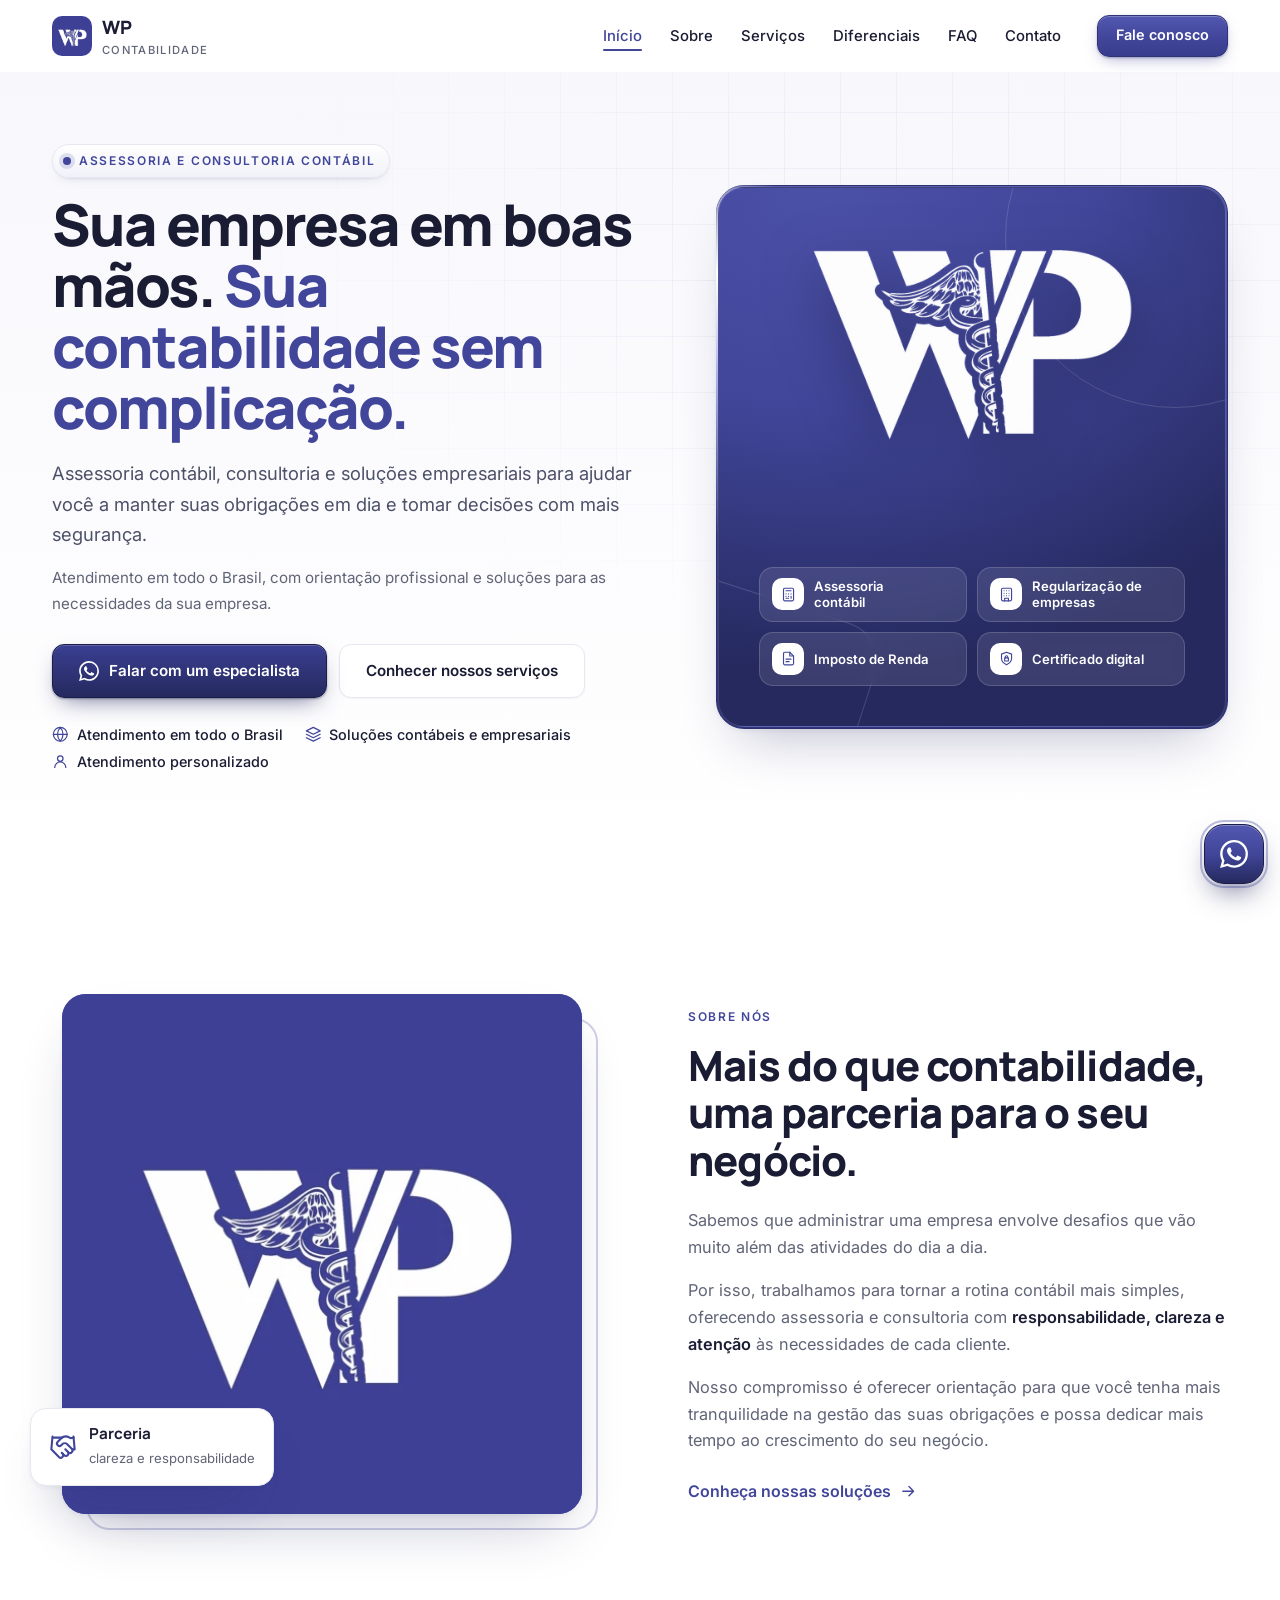
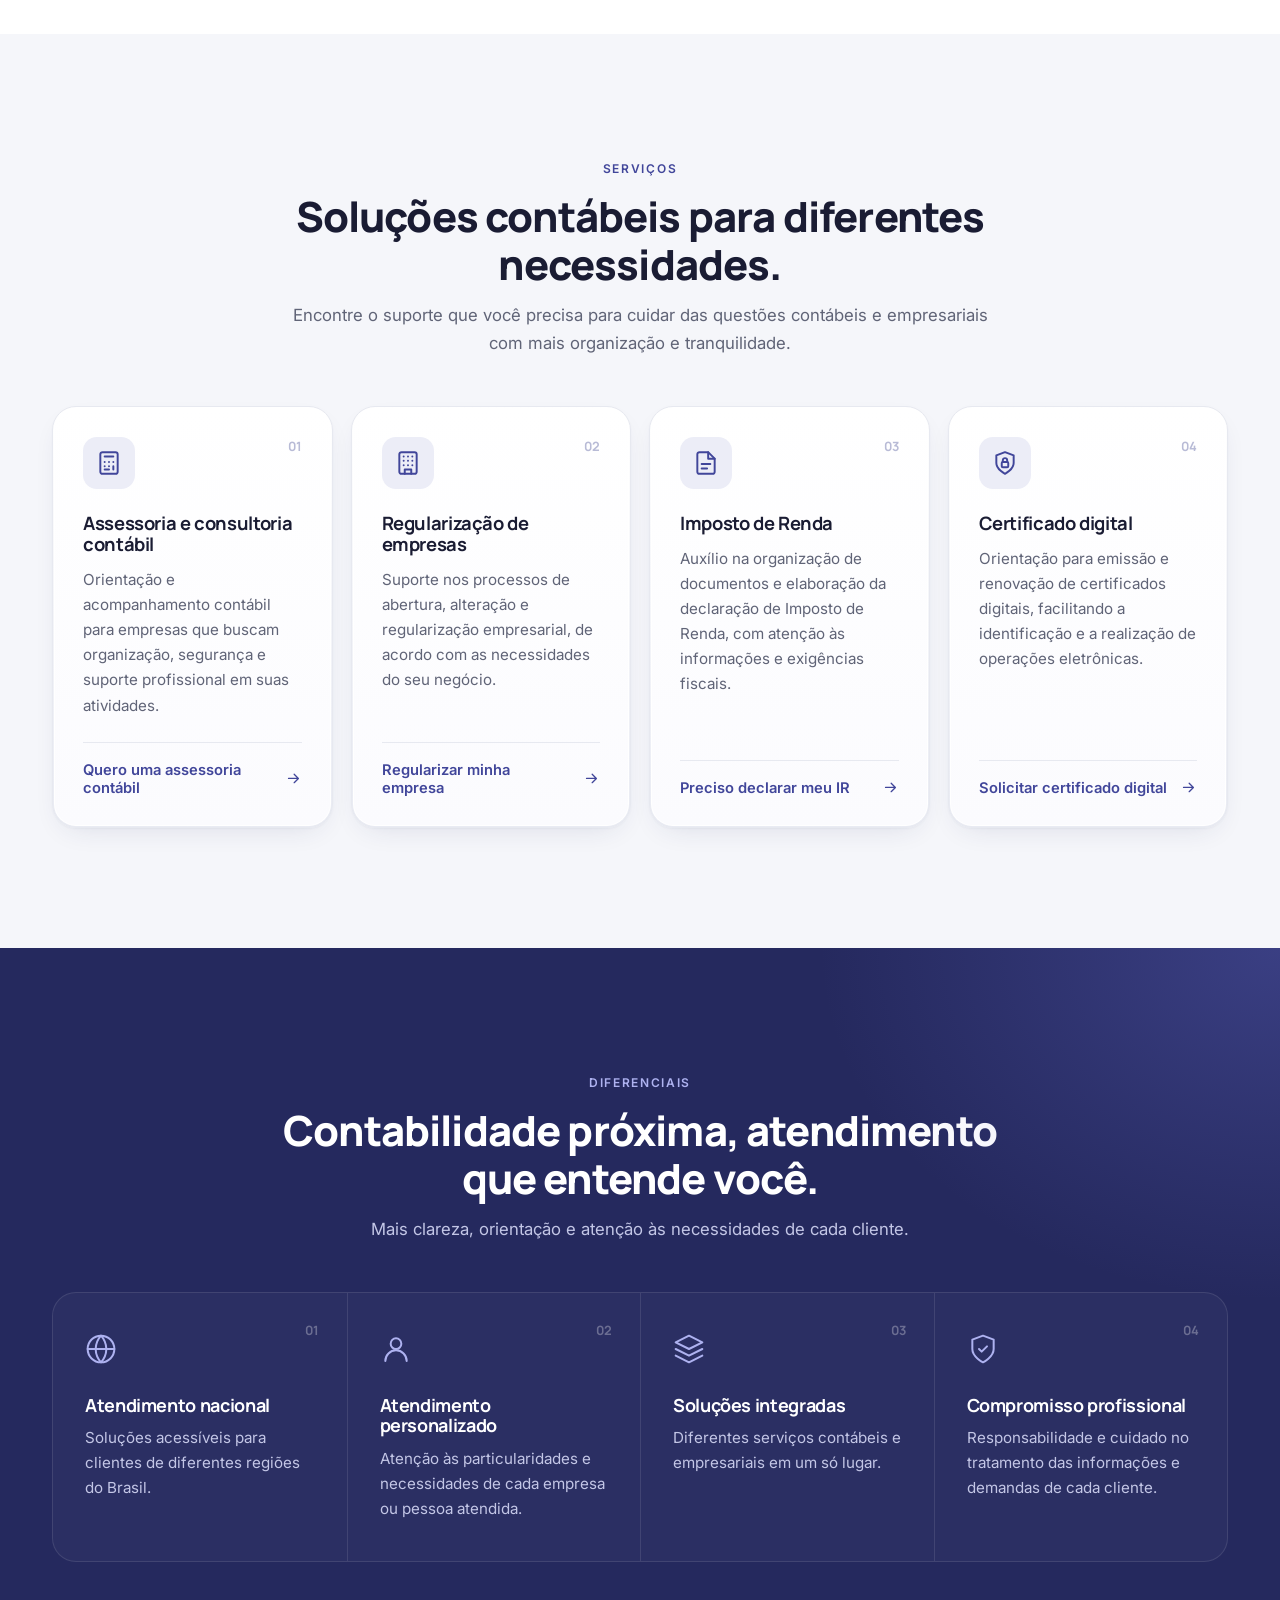
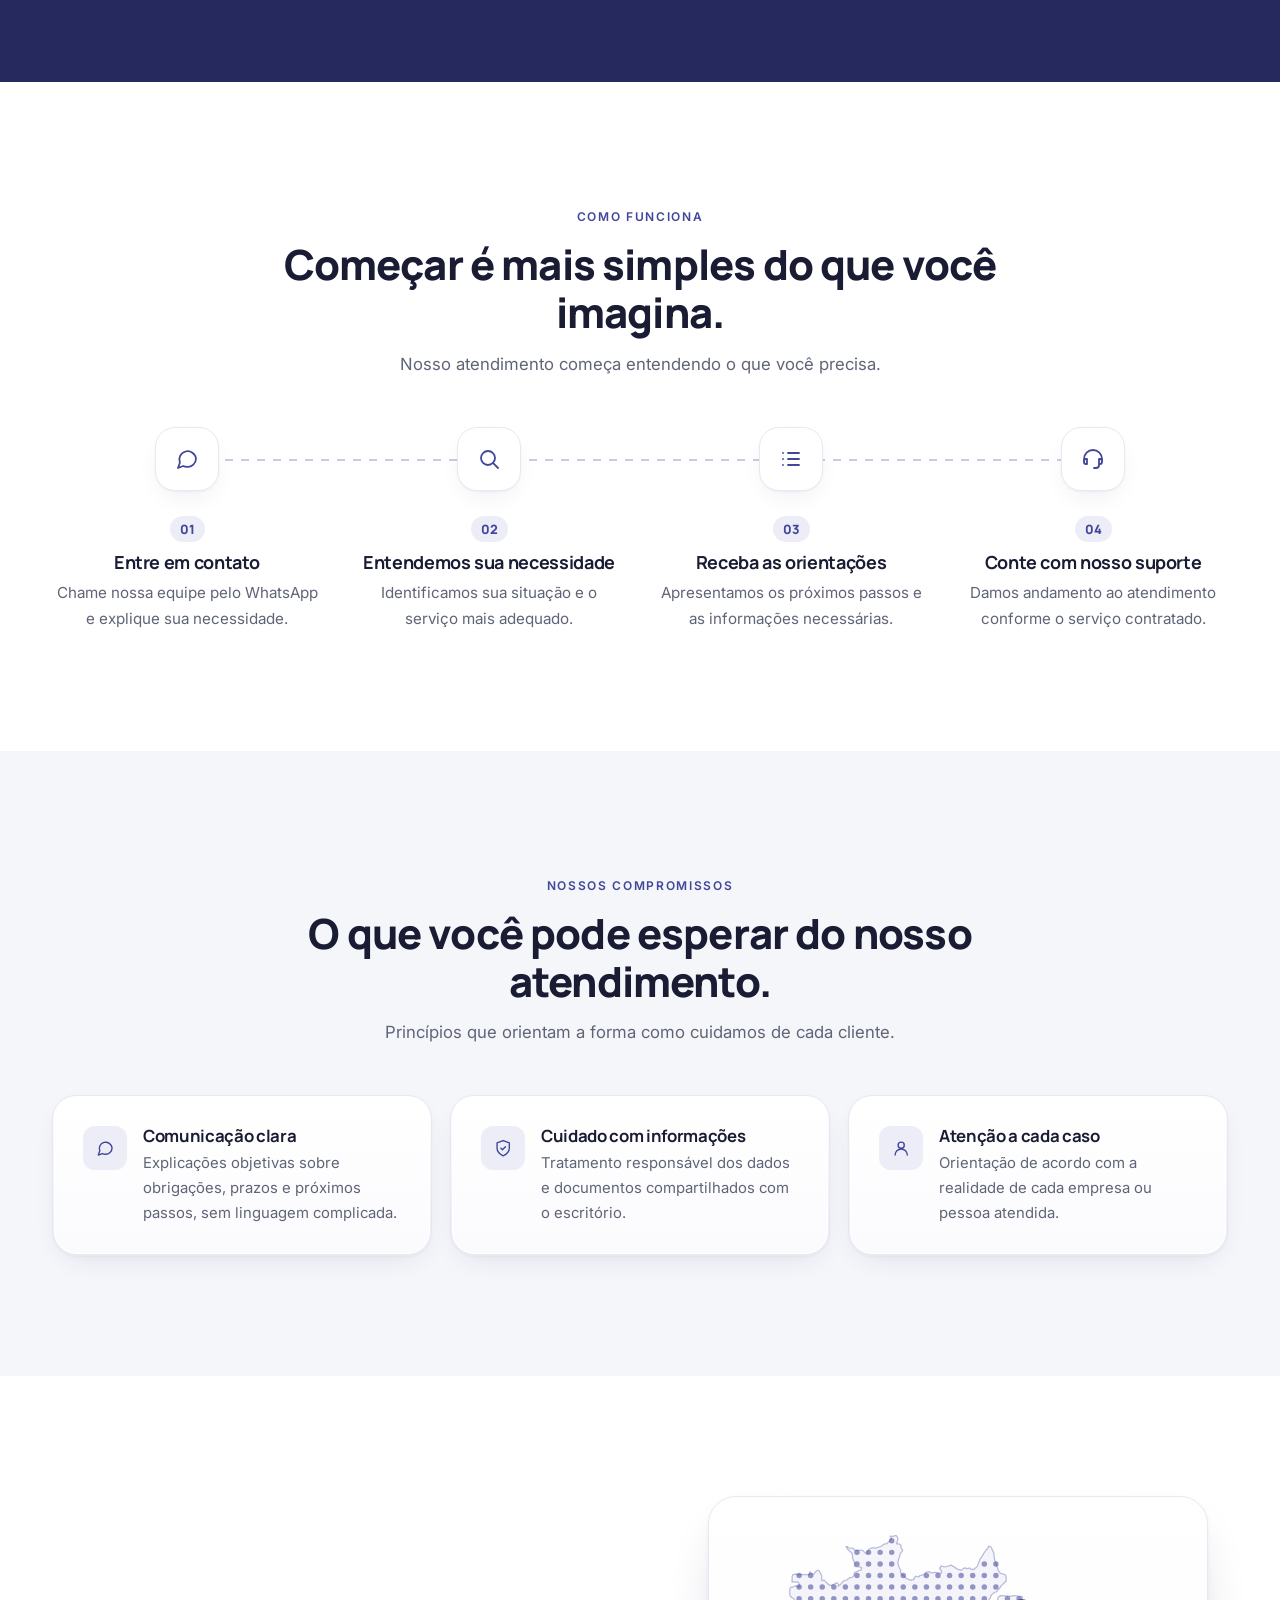
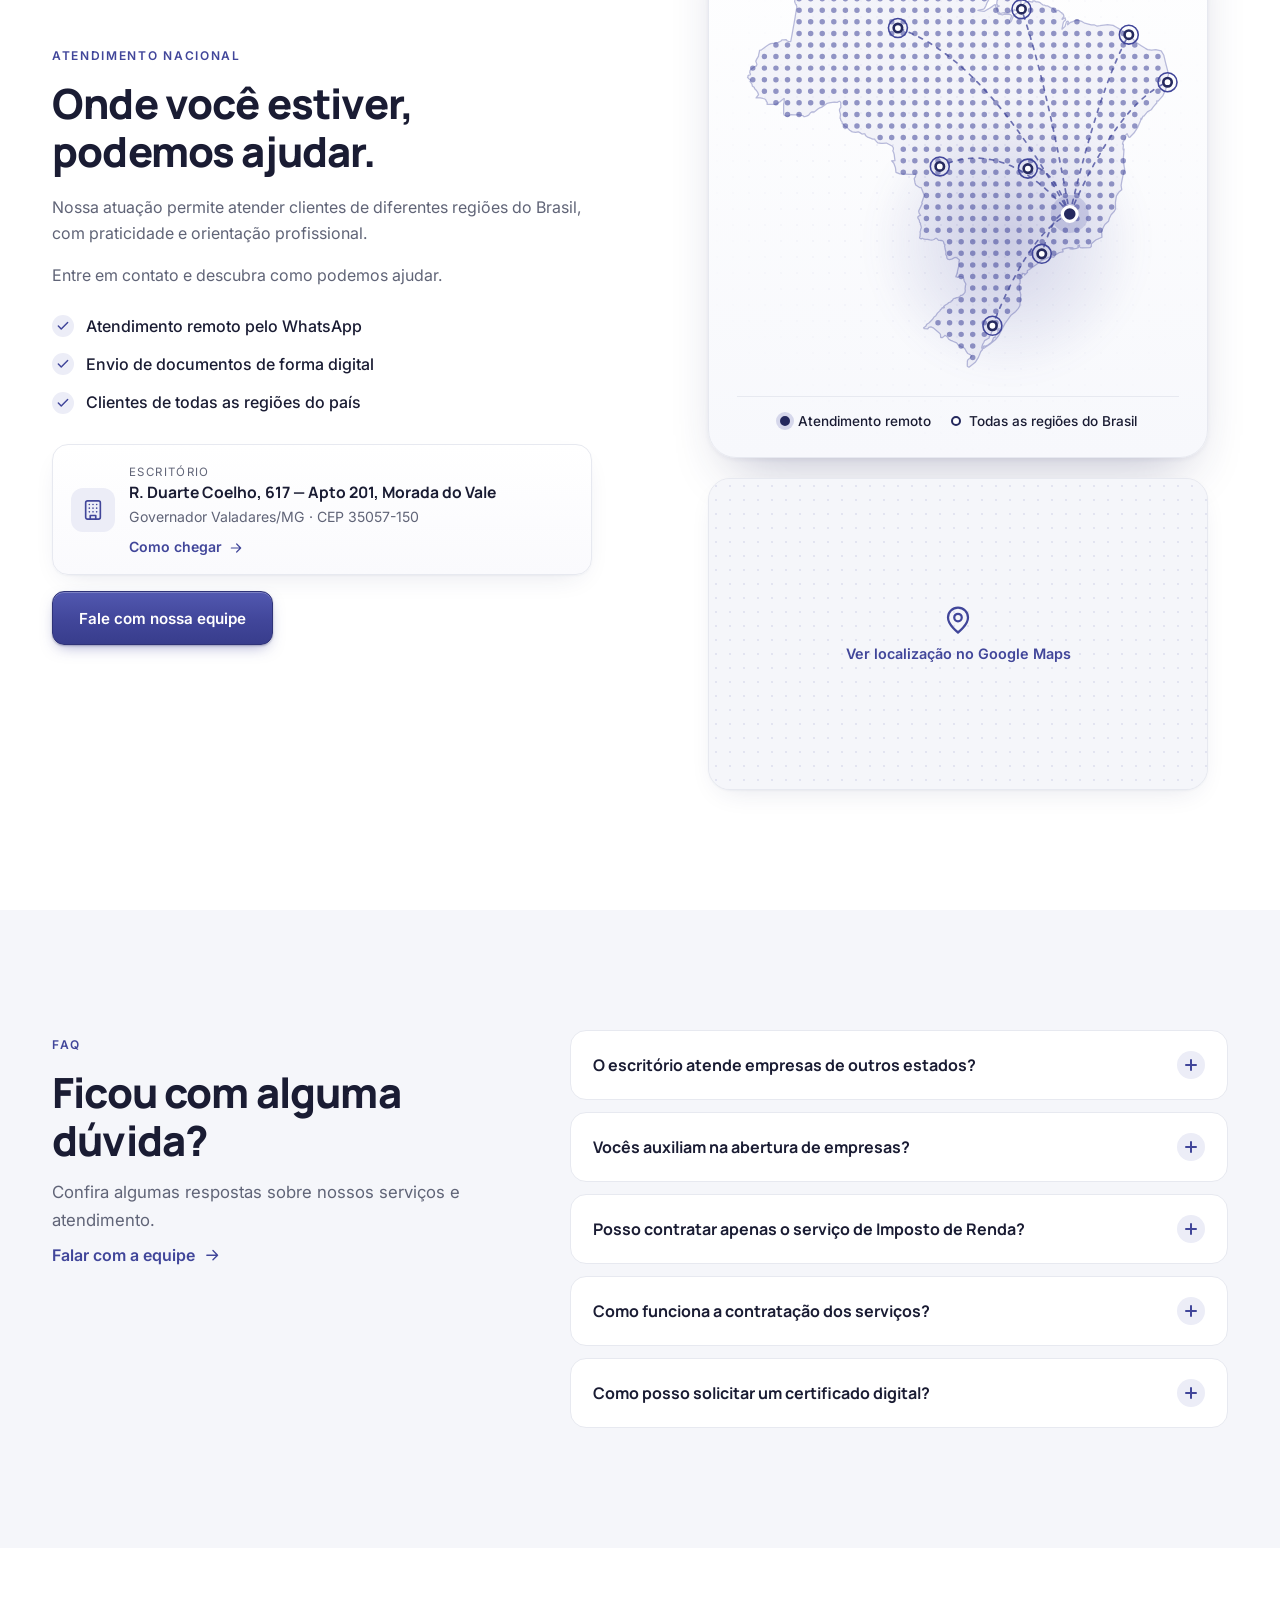
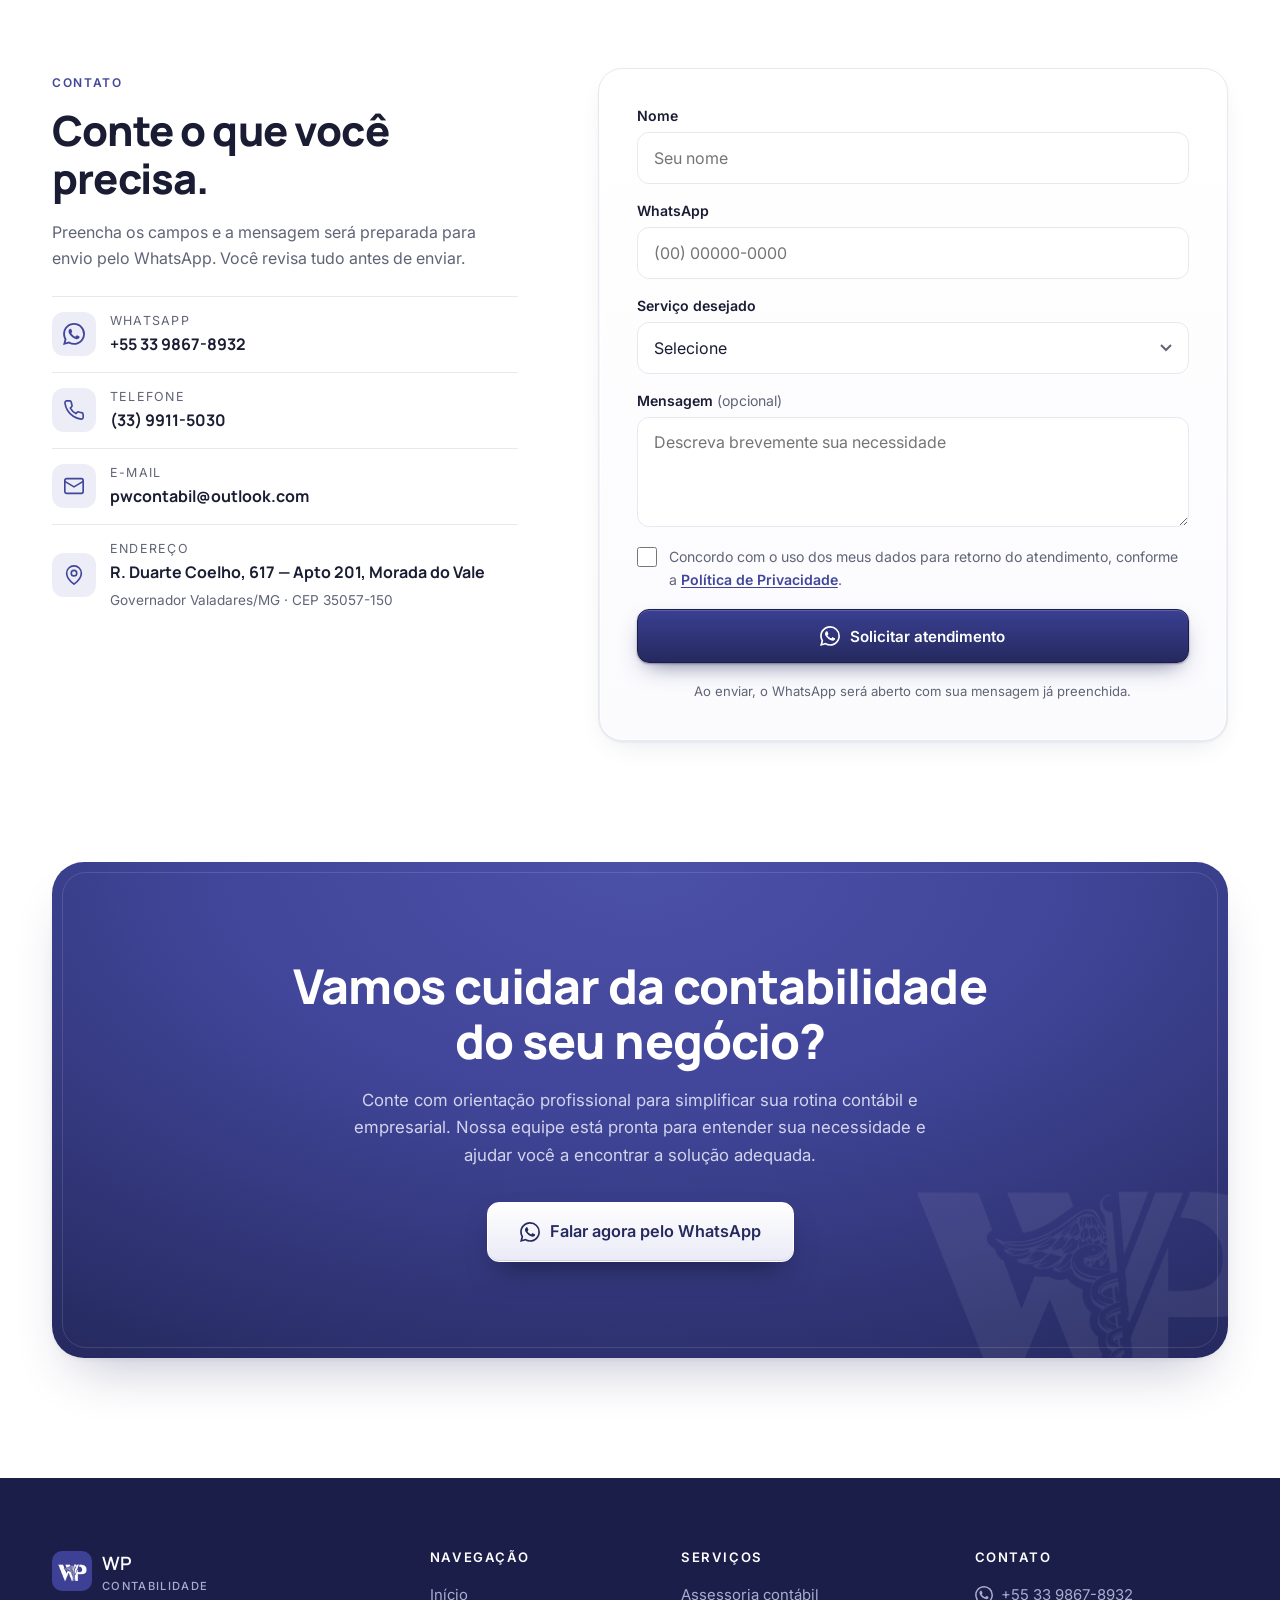
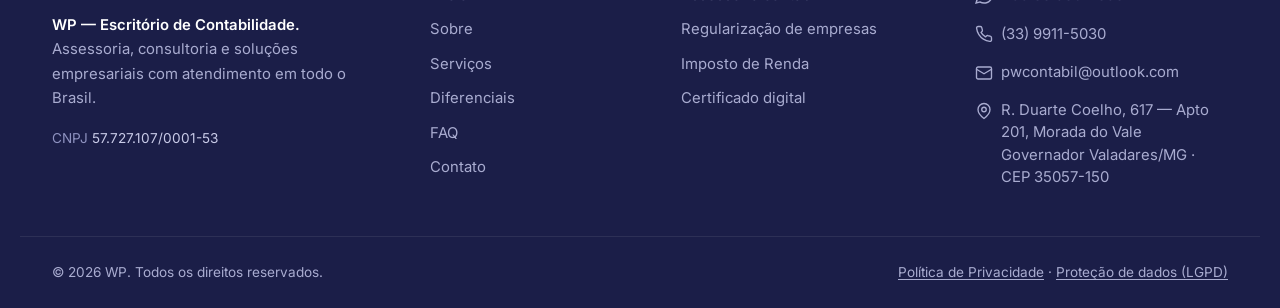
==== index.html @ 4b019ac6 "Site institucional WP Contabilidade Landing page one-page em HTML, CSS e JavaScript puros.  Co-Autho" ====
<!doctype html>
<html lang="pt-BR" class="no-js">
<script>document.documentElement.classList.remove("no-js")</script>
<head>
  <meta charset="utf-8" />
  <meta name="viewport" content="width=device-width, initial-scale=1, viewport-fit=cover" />
  <title>WP Contabilidade | Assessoria e Consultoria Contábil</title>
  <meta name="description" content="Assessoria e consultoria contábil, regularização de empresas, Imposto de Renda e certificado digital. Atendimento em todo o Brasil." />
  <meta name="keywords" content="escritório de contabilidade, assessoria contábil, consultoria contábil, regularização de empresas, declaração de imposto de renda, certificado digital" />
  <meta name="theme-color" content="#41469A" />
  <!-- Google Search Console: cole aqui a meta de verificação quando disponível -->
  <!-- <meta name="google-site-verification" content="SEU_CODIGO" /> -->

  <meta property="og:type" content="website" />
  <meta property="og:locale" content="pt_BR" />
  <meta property="og:title" content="WP Contabilidade | Assessoria e Consultoria Contábil" />
  <meta property="og:description" content="Assessoria e consultoria contábil, regularização de empresas, Imposto de Renda e certificado digital. Atendimento em todo o Brasil." />
  <meta property="og:image" content="assets/og.jpg" />
  <meta name="twitter:card" content="summary_large_image" />

  <link rel="icon" type="image/png" href="assets/favicon.png" />
  <link rel="apple-touch-icon" href="assets/apple-touch-icon.png" />
  <link rel="preconnect" href="https://fonts.googleapis.com" />
  <link rel="preconnect" href="https://fonts.gstatic.com" crossorigin />
  <link href="https://fonts.googleapis.com/css2?family=Inter:wght@400;500;600&family=Manrope:wght@500;600;700;800&display=swap" rel="stylesheet" />
  <link rel="stylesheet" href="styles.css" />

  <script type="application/ld+json">
  {
    "@context": "https://schema.org",
    "@type": "AccountingService",
    "name": "WP — Escritório de Contabilidade",
    "description": "Assessoria e consultoria contábil, regularização de empresas, Imposto de Renda e certificado digital.",
    "areaServed": { "@type": "Country", "name": "Brasil" },
    "telephone": "+55 33 9911-5030",
    "email": "pwcontabil@outlook.com",
    "taxID": "57.727.107/0001-53",
    "address": {
      "@type": "PostalAddress",
      "streetAddress": "R. Duarte Coelho, 617, Apto 201",
      "addressLocality": "Governador Valadares",
      "addressRegion": "MG",
      "postalCode": "35057-150",
      "addressCountry": "BR"
    },
    "image": "assets/icon-512.webp"
  }
  </script>
</head>
<body>
  <a class="skip" href="#conteudo">Pular para o conteúdo</a>

  <!-- 01 HEADER -->
  <header class="header" id="header">
    <div class="container header__inner">
      <a href="#inicio" class="logo" aria-label="WP Contabilidade — início">
        <img src="assets/icon-512.webp" width="40" height="40" alt="Logo WP Contabilidade" />
        <span class="logo__text"><strong>WP</strong><small>Contabilidade</small></span>
      </a>
      <nav class="nav" id="nav" aria-label="Navegação principal">
        <a href="#inicio">Início</a>
        <a href="#sobre">Sobre</a>
        <a href="#servicos">Serviços</a>
        <a href="#diferenciais">Diferenciais</a>
        <a href="#faq">FAQ</a>
        <a href="#contato">Contato</a>
        <a href="#" class="btn btn--tex btn--sm nav__cta" data-wa="default" data-track="whatsapp_click" data-label="menu_mobile">Fale conosco</a>
      </nav>
      <a href="#" class="btn btn--tex btn--sm header__cta" data-wa="default" data-track="whatsapp_click" data-label="header">Fale conosco</a>
      <button class="burger" id="burger" aria-label="Abrir menu" aria-expanded="false" aria-controls="nav"><span></span><span></span></button>
    </div>
  </header>

  <main id="conteudo">
    <!-- 02 HERO -->
    <section class="hero" id="inicio">
      <div class="hero__grid-bg" aria-hidden="true"></div>
      <div class="container hero__inner">
        <div class="hero__copy">
          <span class="eyebrow eyebrow--neu reveal"><span class="eyebrow__dot"></span>Assessoria e consultoria contábil</span>
          <h1 class="text-animate">Sua empresa em boas mãos. <span class="hl">Sua contabilidade sem complicação.</span></h1>
          <p class="lead reveal">Assessoria contábil, consultoria e soluções empresariais para ajudar você a manter suas obrigações em dia e tomar decisões com mais segurança.</p>
          <p class="hero__sub reveal">Atendimento em todo o Brasil, com orientação profissional e soluções para as necessidades da sua empresa.</p>
          <div class="hero__actions reveal">
            <a href="#" class="btn btn--wa shimmer btn--lg" data-wa="default" data-track="cta_principal" data-label="hero">
              <svg class="i" aria-hidden="true"><use href="#ic-wa"/></svg>Falar com um especialista
            </a>
            <a href="#servicos" class="btn btn--ghost btn--lg">Conhecer nossos serviços</a>
          </div>
          <ul class="hero__chips reveal">
            <li><svg class="i"><use href="#ic-globe"/></svg>Atendimento em todo o Brasil</li>
            <li><svg class="i"><use href="#ic-layers"/></svg>Soluções contábeis e empresariais</li>
            <li><svg class="i"><use href="#ic-user"/></svg>Atendimento personalizado</li>
          </ul>
        </div>

        <div class="hero__visual reveal">
          <!-- Para usar fotografia profissional: substitua o conteúdo de .hero__panel por
               <img src="assets/hero.webp" alt="Consultor contábil atendendo empresário" width="640" height="720"> -->
          <div class="tex-card hero__panel beam">
            <div class="tex-card__inner hero__panel-inner spotlight">
              <div class="hero__shape hero__shape--a"></div>
              <div class="hero__shape hero__shape--b"></div>
              <img src="assets/wp-mark-white.webp" aria-hidden="true" class="hero__mark" width="800" height="500" alt="" />
              <div class="hero__stack">
                <a href="#servico-assessoria" class="float-chip" style="--d:0s"><span><svg class="i"><use href="#ic-calc"/></svg></span>Assessoria contábil</a>
                <a href="#servico-regularizacao" class="float-chip" style="--d:.8s"><span><svg class="i"><use href="#ic-building"/></svg></span>Regularização de empresas</a>
                <a href="#servico-imposto-de-renda" class="float-chip" style="--d:1.6s"><span><svg class="i"><use href="#ic-receipt"/></svg></span>Imposto de Renda</a>
                <a href="#servico-certificado-digital" class="float-chip" style="--d:2.4s"><span><svg class="i"><use href="#ic-shield"/></svg></span>Certificado digital</a>
              </div>
            </div>
          </div>
        </div>
      </div>
    </section>

    <!-- 03 SOBRE -->
    <section class="section" id="sobre">
      <div class="container about">
        <div class="about__visual reveal">
          <!-- Para fotografia: <img src="assets/sobre.webp" alt="Equipe WP Contabilidade" loading="lazy"> -->
          <div class="about__frame">
            <img src="assets/icon-512.webp" width="512" height="512" loading="lazy" alt="Monograma WP da WP Contabilidade" />
          </div>
          <div class="about__badge">
            <svg class="i"><use href="#ic-handshake"/></svg>
            <div><strong>Parceria</strong><span>clareza e responsabilidade</span></div>
          </div>
        </div>
        <div class="about__copy">
          <span class="eyebrow reveal">Sobre nós</span>
          <h2 class="reveal">Mais do que contabilidade, uma parceria para o seu negócio.</h2>
          <p class="reveal">Sabemos que administrar uma empresa envolve desafios que vão muito além das atividades do dia a dia.</p>
          <p class="reveal">Por isso, trabalhamos para tornar a rotina contábil mais simples, oferecendo assessoria e consultoria com <strong>responsabilidade, clareza e atenção</strong> às necessidades de cada cliente.</p>
          <p class="reveal">Nosso compromisso é oferecer orientação para que você tenha mais tranquilidade na gestão das suas obrigações e possa dedicar mais tempo ao crescimento do seu negócio.</p>
          <a href="#servicos" class="link-arrow reveal">Conheça nossas soluções <svg class="i"><use href="#ic-arrow"/></svg></a>
        </div>
      </div>
    </section>

    <!-- 04 SERVIÇOS -->
    <section class="section section--mist" id="servicos">
      <div class="container">
        <div class="head reveal">
          <span class="eyebrow">Serviços</span>
          <h2>Soluções contábeis para diferentes necessidades.</h2>
          <p>Encontre o suporte que você precisa para cuidar das questões contábeis e empresariais com mais organização e tranquilidade.</p>
        </div>
        <div class="services">
          <article class="tex-card service spotlight reveal" id="servico-assessoria">
            <div class="tex-card__inner">
              <div class="service__icon"><svg class="i"><use href="#ic-calc"/></svg></div>
              <span class="service__num">01</span>
              <h3>Assessoria e consultoria contábil</h3>
              <p>Orientação e acompanhamento contábil para empresas que buscam organização, segurança e suporte profissional em suas atividades.</p>
              <a href="#" class="service__cta" data-wa="assessoria" data-track="service_click" data-label="assessoria">Quero uma assessoria contábil <svg class="i"><use href="#ic-arrow"/></svg></a>
            </div>
          </article>
          <article class="tex-card service spotlight reveal" id="servico-regularizacao">
            <div class="tex-card__inner">
              <div class="service__icon"><svg class="i"><use href="#ic-building"/></svg></div>
              <span class="service__num">02</span>
              <h3>Regularização de empresas</h3>
              <p>Suporte nos processos de abertura, alteração e regularização empresarial, de acordo com as necessidades do seu negócio.</p>
              <a href="#" class="service__cta" data-wa="regularizacao" data-track="service_click" data-label="regularizacao">Regularizar minha empresa <svg class="i"><use href="#ic-arrow"/></svg></a>
            </div>
          </article>
          <article class="tex-card service spotlight reveal" id="servico-imposto-de-renda">
            <div class="tex-card__inner">
              <div class="service__icon"><svg class="i"><use href="#ic-receipt"/></svg></div>
              <span class="service__num">03</span>
              <h3>Imposto de Renda</h3>
              <p>Auxílio na organização de documentos e elaboração da declaração de Imposto de Renda, com atenção às informações e exigências fiscais.</p>
              <a href="#" class="service__cta" data-wa="ir" data-track="service_click" data-label="imposto_renda">Preciso declarar meu IR <svg class="i"><use href="#ic-arrow"/></svg></a>
            </div>
          </article>
          <article class="tex-card service spotlight reveal" id="servico-certificado-digital">
            <div class="tex-card__inner">
              <div class="service__icon"><svg class="i"><use href="#ic-shield"/></svg></div>
              <span class="service__num">04</span>
              <h3>Certificado digital</h3>
              <p>Orientação para emissão e renovação de certificados digitais, facilitando a identificação e a realização de operações eletrônicas.</p>
              <a href="#" class="service__cta" data-wa="certificado" data-track="service_click" data-label="certificado">Solicitar certificado digital <svg class="i"><use href="#ic-arrow"/></svg></a>
            </div>
          </article>
        </div>
      </div>
    </section>

    <!-- 05 DIFERENCIAIS -->
    <section class="section section--deep" id="diferenciais">
      <div class="container">
        <div class="head head--light reveal">
          <span class="eyebrow eyebrow--light">Diferenciais</span>
          <h2>Contabilidade próxima, atendimento que entende você.</h2>
          <p>Mais clareza, orientação e atenção às necessidades de cada cliente.</p>
        </div>
        <div class="diffs">
          <div class="diff reveal"><span class="diff__n">01</span><svg class="i"><use href="#ic-globe"/></svg><h3>Atendimento nacional</h3><p>Soluções acessíveis para clientes de diferentes regiões do Brasil.</p></div>
          <div class="diff reveal"><span class="diff__n">02</span><svg class="i"><use href="#ic-user"/></svg><h3>Atendimento personalizado</h3><p>Atenção às particularidades e necessidades de cada empresa ou pessoa atendida.</p></div>
          <div class="diff reveal"><span class="diff__n">03</span><svg class="i"><use href="#ic-layers"/></svg><h3>Soluções integradas</h3><p>Diferentes serviços contábeis e empresariais em um só lugar.</p></div>
          <div class="diff reveal"><span class="diff__n">04</span><svg class="i"><use href="#ic-check-shield"/></svg><h3>Compromisso profissional</h3><p>Responsabilidade e cuidado no tratamento das informações e demandas de cada cliente.</p></div>
        </div>
      </div>
    </section>

    <!-- 06 COMO FUNCIONA -->
    <section class="section" id="como-funciona">
      <div class="container">
        <div class="head reveal">
          <span class="eyebrow">Como funciona</span>
          <h2>Começar é mais simples do que você imagina.</h2>
          <p>Nosso atendimento começa entendendo o que você precisa.</p>
        </div>
        <ol class="steps">
          <li class="step reveal"><div class="step__dot"><svg class="i"><use href="#ic-chat"/></svg></div><span class="step__n">01</span><h3>Entre em contato</h3><p>Chame nossa equipe pelo WhatsApp e explique sua necessidade.</p></li>
          <li class="step reveal"><div class="step__dot"><svg class="i"><use href="#ic-search"/></svg></div><span class="step__n">02</span><h3>Entendemos sua necessidade</h3><p>Identificamos sua situação e o serviço mais adequado.</p></li>
          <li class="step reveal"><div class="step__dot"><svg class="i"><use href="#ic-list"/></svg></div><span class="step__n">03</span><h3>Receba as orientações</h3><p>Apresentamos os próximos passos e as informações necessárias.</p></li>
          <li class="step reveal"><div class="step__dot"><svg class="i"><use href="#ic-support"/></svg></div><span class="step__n">04</span><h3>Conte com nosso suporte</h3><p>Damos andamento ao atendimento conforme o serviço contratado.</p></li>
        </ol>
      </div>
    </section>

    <!-- 07 DEPOIMENTOS / COMPROMISSOS (preenchido via config.js) -->
    <section class="section section--mist" id="depoimentos">
      <div class="container">
        <div class="head reveal" id="testimonials-head"></div>
        <div class="testimonials" id="testimonials"></div>
      </div>
    </section>

    <!-- 08 ATENDIMENTO NACIONAL -->
    <section class="section" id="atendimento">
      <div class="container location">
        <div class="location__copy">
          <span class="eyebrow reveal">Atendimento nacional</span>
          <h2 class="reveal">Onde você estiver, podemos ajudar.</h2>
          <p class="reveal">Nossa atuação permite atender clientes de diferentes regiões do Brasil, com praticidade e orientação profissional.</p>
          <p class="reveal">Entre em contato e descubra como podemos ajudar.</p>
          <ul class="checks reveal">
            <li><svg class="i"><use href="#ic-check"/></svg>Atendimento remoto pelo WhatsApp</li>
            <li><svg class="i"><use href="#ic-check"/></svg>Envio de documentos de forma digital</li>
            <li><svg class="i"><use href="#ic-check"/></svg>Clientes de todas as regiões do país</li>
          </ul>
          <div class="location__address reveal" id="address-block" hidden></div>
          <a href="#" class="btn btn--tex btn--lg reveal" data-wa="default" data-track="whatsapp_click" data-label="atendimento">Fale com nossa equipe</a>
        </div>
        <div class="location__visual reveal">
          <div class="map-card" aria-hidden="true">
<div class="map-card__glow"></div>
<svg class="br-map" viewBox="-10 -10 420 430" role="img" aria-label="Mapa do Brasil ilustrando atendimento em todas as regiões">
<path class="br-outline" d="M72.7,42.4 77.3,46.7 78.6,47.4 81.1,47.0 82.4,46.2 84.5,45.0 85.3,45.1 86.5,46.4 86.2,48.1 87.7,47.0 89.2,45.5 90.8,43.6 92.8,42.5 94.6,42.1 96.1,40.9 97.1,40.0 98.9,40.0 100.9,38.3 101.7,35.3 102.3,34.7 103.6,34.5 106.4,33.0 107.9,32.6 108.5,30.7 106.3,29.7 102.8,29.5 101.6,29.0 101.8,28.2 101.7,25.8 99.8,21.6 99.8,18.6 99.2,16.8 95.2,13.1 93.7,10.8 94.7,10.3 95.8,11.6 96.7,11.8 100.1,11.9 100.8,12.5 101.8,14.0 104.6,13.9 106.2,14.1 108.4,13.8 109.3,14.0 111.8,16.5 113.7,17.5 114.9,13.9 115.7,12.8 116.9,12.3 118.3,11.6 121.6,11.9 127.0,10.2 128.9,8.7 130.5,7.9 132.3,7.8 133.0,7.2 134.4,5.6 135.9,4.5 136.7,3.2 136.4,1.8 135.6,0.7 135.3,0.6 137.0,0.7 138.7,0.5 140.4,0.0 141.5,0.2 142.1,1.2 142.9,2.8 142.6,4.7 142.2,6.2 141.5,7.2 141.7,7.9 143.3,7.9 144.6,8.2 145.9,9.2 145.7,10.2 145.8,11.2 146.7,13.0 147.4,13.6 147.2,14.4 146.3,15.8 145.6,16.7 144.6,18.9 144.6,20.1 143.4,22.8 142.9,26.2 143.3,28.1 144.4,30.8 145.5,33.0 145.4,35.3 146.0,35.7 146.3,36.4 147.0,37.2 148.2,38.1 149.6,39.4 150.7,40.8 153.4,41.6 154.5,42.6 155.3,42.6 156.3,41.8 158.1,41.8 158.3,41.1 158.5,39.9 159.4,39.2 159.8,38.6 160.4,38.7 161.5,39.0 162.4,39.4 163.2,39.1 163.5,38.0 164.6,37.8 166.4,37.4 167.9,37.1 169.3,35.2 170.3,34.6 171.6,34.5 172.6,34.2 173.4,35.1 175.2,35.5 176.7,35.2 178.0,35.2 178.8,34.9 179.1,35.0 181.4,35.5 184.1,35.8 184.5,34.5 184.1,33.3 183.0,31.8 182.4,31.1 183.3,30.4 183.8,29.0 184.1,28.8 184.8,29.1 187.2,29.9 190.4,29.1 192.0,28.5 192.7,28.6 193.8,28.0 194.3,28.5 195.2,29.5 196.3,29.5 196.9,30.1 197.4,30.8 197.8,30.8 198.5,31.2 199.7,32.1 201.8,32.6 202.8,33.0 204.7,31.8 205.9,31.0 206.5,30.5 206.8,31.0 208.6,31.5 209.9,31.3 210.9,30.7 211.7,31.8 212.5,32.0 214.2,32.4 215.3,32.0 216.6,30.9 217.9,29.8 218.8,28.2 219.9,25.2 220.5,24.0 220.9,22.5 221.8,21.3 222.9,19.9 224.5,16.9 225.1,16.0 225.8,15.0 226.5,14.0 227.8,12.8 228.1,12.6 229.2,10.0 231.4,10.9 234.0,16.7 234.8,22.9 236.6,28.2 237.4,30.3 238.0,32.4 238.2,32.9 239.1,34.3 240.2,36.0 243.0,36.5 245.4,37.8 245.9,41.9 245.6,43.5 244.2,44.6 241.4,47.4 239.0,50.9 236.6,53.5 235.1,53.9 231.8,56.2 230.6,59.4 229.1,61.1 227.4,64.3 226.4,67.0 225.2,69.2 224.3,70.0 218.9,71.2 221.4,71.7 225.1,72.0 229.3,69.5 232.7,67.3 234.8,65.7 236.4,65.8 235.6,67.0 236.3,68.2 236.6,69.8 238.0,72.6 237.9,73.8 239.0,74.8 242.3,75.5 243.7,74.8 245.9,75.0 249.2,74.9 251.1,76.0 250.0,79.3 249.0,82.5 249.3,83.0 250.5,81.6 253.0,75.4 255.2,74.5 259.2,71.0 260.6,72.3 261.8,70.9 260.6,70.0 261.2,68.2 262.2,66.2 262.6,64.7 264.1,63.7 264.6,62.8 265.7,63.4 267.3,62.3 268.1,62.8 268.9,62.8 270.7,63.2 271.1,62.9 271.1,62.1 272.8,62.1 274.3,63.1 276.1,63.1 277.5,63.5 279.2,64.9 280.5,65.8 282.5,66.2 283.6,66.9 285.3,66.9 288.0,68.5 290.3,69.3 292.4,71.8 293.1,73.1 294.1,71.1 295.7,71.2 297.7,72.9 298.8,73.5 298.8,74.2 300.1,74.7 300.7,76.9 299.9,77.9 299.0,78.9 299.0,79.7 300.3,78.8 301.7,78.1 302.3,80.2 300.9,81.4 300.2,82.4 299.7,84.4 298.8,89.0 301.7,86.3 303.0,82.0 304.4,81.3 305.1,82.2 304.2,83.7 304.2,84.9 306.9,82.5 309.0,81.8 311.9,80.7 314.0,80.4 318.1,81.9 320.5,83.3 326.6,84.8 329.4,84.8 331.9,86.0 334.8,85.7 342.2,84.7 347.4,85.4 351.0,87.4 353.6,88.9 358.3,92.1 362.6,94.4 364.7,96.8 369.5,101.6 374.5,104.9 378.1,107.2 380.2,108.4 383.9,108.8 388.0,108.5 393.1,109.6 395.6,113.8 397.1,120.3 398.8,126.7 399.3,128.9 400.0,132.0 399.5,134.5 399.5,135.6 399.3,136.8 399.7,139.1 398.4,143.7 394.6,152.4 390.2,157.3 388.9,157.2 389.0,158.9 385.6,162.8 383.6,165.6 380.0,167.6 376.7,171.6 375.8,171.7 374.4,174.9 374.0,174.7 374.4,173.8 374.0,173.6 373.4,176.2 370.6,182.6 367.2,187.7 363.3,191.7 362.3,191.6 360.7,188.3 359.8,189.4 358.7,189.8 359.6,191.1 358.9,193.6 356.9,195.9 356.3,198.2 357.1,198.2 357.2,199.0 356.9,202.5 357.1,203.6 357.8,202.9 357.1,212.4 357.8,219.0 358.4,222.2 356.6,228.9 355.5,234.6 355.0,237.4 355.6,241.5 353.0,243.8 350.6,247.3 349.6,253.5 349.7,259.9 348.6,262.0 345.5,265.3 343.9,268.7 343.0,271.6 339.6,274.6 338.5,276.5 336.3,281.5 336.6,282.6 336.8,286.7 330.9,289.3 326.8,292.8 326.7,294.4 326.7,295.6 325.3,296.6 318.1,296.9 316.2,296.6 315.3,295.6 315.5,294.3 314.1,294.6 314.0,295.4 314.4,296.6 312.6,297.2 308.9,297.9 306.5,297.8 308.3,297.7 309.2,296.9 305.7,296.6 302.4,297.3 299.2,298.3 299.8,299.6 299.8,300.5 296.5,301.2 292.6,303.5 291.5,305.2 290.6,305.7 287.4,305.2 279.3,308.9 274.2,312.9 267.1,317.8 266.2,318.2 265.8,318.9 266.1,320.0 263.3,322.6 263.5,321.5 261.2,321.1 261.0,322.5 259.6,323.0 257.9,322.1 260.2,323.7 261.3,324.5 258.5,327.1 259.1,327.4 259.0,330.7 258.1,331.2 258.2,332.4 258.6,334.2 258.4,336.2 259.3,339.9 259.7,341.3 259.5,343.2 259.2,348.0 258.7,352.0 257.2,354.5 254.9,357.2 250.1,361.1 244.6,368.8 238.6,380.3 235.5,384.1 230.0,388.7 225.3,391.8 223.8,392.5 223.9,391.0 224.6,389.9 226.1,390.1 227.8,389.5 231.9,386.4 233.1,384.2 233.7,382.2 235.2,381.9 235.3,380.3 237.9,378.2 237.9,375.2 239.0,375.5 239.2,373.5 235.4,374.8 234.3,373.6 232.4,372.1 231.7,371.2 231.9,373.4 232.8,375.2 231.8,377.1 231.5,378.2 230.9,379.7 229.8,381.1 229.6,382.5 225.3,384.9 224.6,386.5 223.3,388.7 222.6,391.5 223.2,393.6 221.7,395.3 219.3,401.1 216.7,405.2 210.5,410.2 210.3,410.1 209.0,409.5 208.8,408.9 208.9,404.2 209.4,403.1 211.2,401.6 213.1,399.6 212.0,398.5 209.3,397.2 207.7,395.0 206.7,392.9 206.1,392.3 204.9,391.4 203.1,390.8 200.3,389.2 198.7,387.1 195.0,385.5 193.0,384.7 191.3,383.7 190.7,382.8 190.2,381.8 188.2,380.1 187.5,379.9 187.1,380.6 186.2,381.2 185.0,382.1 183.7,382.2 183.5,381.3 183.3,379.0 181.9,377.4 176.4,372.8 174.2,371.9 172.3,372.4 171.3,373.8 167.9,373.6 167.3,372.8 169.4,371.2 170.4,369.3 172.6,367.9 175.8,364.7 177.2,362.5 178.9,361.3 180.4,358.8 182.7,356.7 183.5,355.3 184.4,354.8 184.7,354.0 185.1,353.5 186.5,353.9 187.0,353.4 186.3,352.5 188.0,351.1 189.7,350.2 191.4,348.7 193.3,348.1 193.5,347.4 194.8,346.7 195.2,345.6 196.2,344.9 197.3,344.8 198.5,344.1 199.5,344.0 201.5,343.3 202.5,342.0 203.7,341.9 205.0,341.0 206.6,339.1 206.9,337.2 206.7,335.8 207.1,332.5 207.5,331.1 205.9,328.3 205.2,325.3 204.0,324.3 202.9,324.0 202.0,323.8 200.7,324.3 199.6,324.8 198.6,324.3 197.9,324.3 199.3,320.6 199.5,318.9 200.9,313.3 200.9,309.8 201.4,308.4 200.3,307.4 198.7,306.2 197.3,305.9 195.8,306.6 194.1,307.5 191.9,307.9 190.2,307.6 189.4,306.3 189.2,304.4 188.4,303.3 188.4,302.1 188.5,301.0 188.3,299.8 187.8,298.2 187.6,296.8 187.2,295.2 187.6,293.8 186.7,292.9 186.2,291.0 185.2,289.9 183.8,289.7 181.8,289.7 180.9,289.1 179.7,287.7 178.4,287.8 177.8,288.6 176.5,289.1 175.1,289.5 173.2,289.3 171.1,288.8 169.5,288.8 167.7,288.6 166.1,287.7 165.1,288.2 163.8,287.8 163.5,286.8 164.0,285.8 163.9,284.6 164.2,283.5 164.0,282.5 163.9,281.4 164.6,279.9 164.5,279.0 165.1,277.6 164.7,275.3 164.3,274.8 164.3,274.2 164.4,273.5 163.7,272.7 163.4,271.9 163.3,270.6 162.7,269.7 162.0,268.7 161.7,267.4 162.4,267.2 163.1,266.2 164.5,265.9 163.0,263.9 162.6,261.7 164.6,257.6 165.5,255.7 166.1,254.8 165.5,254.2 167.0,249.6 167.9,247.2 168.5,246.9 167.5,245.9 165.6,241.2 165.0,239.5 163.4,239.5 159.8,237.1 159.1,234.9 158.4,231.0 159.7,228.8 159.8,227.2 159.5,226.6 158.2,227.0 153.5,226.9 144.6,226.5 141.0,225.0 140.6,220.8 139.0,216.4 136.9,214.1 140.1,214.0 139.4,208.5 138.8,206.1 138.0,204.5 138.5,203.6 138.6,201.9 137.7,200.3 135.5,199.0 131.9,197.2 128.4,197.6 126.8,197.6 123.7,197.0 121.5,194.6 120.7,193.4 118.9,193.4 115.5,192.0 113.9,191.5 112.1,190.0 111.6,188.5 110.4,188.5 108.7,188.7 106.7,187.3 105.2,186.5 102.7,187.1 99.5,186.6 97.1,185.0 95.8,183.7 94.1,182.1 92.7,181.6 91.9,180.7 91.5,179.7 90.7,178.7 90.2,179.1 89.9,178.5 89.8,177.1 88.6,175.6 88.4,174.3 87.9,173.6 88.1,172.2 88.4,169.9 87.4,166.6 87.4,165.2 88.7,163.1 88.5,160.8 88.7,159.1 87.8,157.5 86.8,157.7 85.3,158.5 82.4,158.2 77.6,159.1 75.8,159.4 70.3,163.3 68.6,163.8 67.2,164.6 64.6,166.8 63.4,167.7 61.3,167.6 59.6,168.7 58.1,170.7 56.1,171.6 54.3,172.2 53.4,172.0 52.6,171.1 48.7,170.5 45.1,170.5 44.2,170.5 41.2,170.3 38.6,171.5 37.3,171.7 36.2,171.3 34.8,170.7 34.3,169.3 34.3,164.3 34.3,160.2 34.8,158.0 34.7,156.5 35.0,155.1 34.6,154.8 33.9,155.4 32.5,156.5 30.9,158.0 29.4,158.9 27.2,160.4 21.6,160.5 18.6,160.5 18.7,158.8 17.7,157.2 17.2,155.8 15.7,155.1 12.1,154.3 8.1,154.3 10.5,151.2 9.5,148.7 8.2,147.0 6.6,145.4 6.5,144.5 5.8,143.9 4.6,143.1 4.4,142.1 4.0,141.0 3.2,139.7 2.3,138.8 2.8,138.1 2.9,137.1 1.8,136.7 0.6,135.4 0.0,134.8 0.4,134.2 0.4,133.3 0.7,132.8 1.5,132.6 2.6,132.5 2.8,131.7 2.1,130.3 2.3,128.6 3.1,127.2 6.9,124.5 8.4,123.9 8.9,122.6 8.5,121.2 7.8,119.4 8.6,117.7 10.4,114.6 10.6,113.1 11.3,110.0 11.4,109.2 13.3,108.6 15.6,106.9 17.8,105.2 20.6,103.4 22.0,102.7 25.3,102.3 27.4,101.8 29.1,101.5 31.5,100.5 32.7,99.2 34.4,99.1 36.7,98.9 37.6,100.0 38.9,100.5 40.3,100.9 41.1,100.5 41.2,99.8 41.7,97.3 42.9,90.6 44.2,83.4 45.4,76.6 46.1,72.4 46.8,68.4 46.8,67.4 46.4,66.5 46.4,65.8 45.7,65.2 45.4,64.5 45.1,63.7 44.7,62.9 45.0,62.0 44.8,61.1 44.2,60.4 42.6,59.3 40.4,57.4 40.1,55.1 40.2,50.6 41.0,49.1 42.3,49.0 43.3,48.7 44.2,48.3 44.9,48.1 45.7,47.8 46.7,47.9 47.4,48.4 47.9,48.4 48.4,48.7 49.3,48.6 49.5,48.4 49.2,47.8 49.3,46.9 49.0,45.8 48.4,44.6 47.4,44.1 46.5,44.4 45.7,44.2 44.7,44.0 43.4,44.0 42.3,44.2 42.4,39.1 42.9,37.4 44.4,37.0 45.5,36.6 47.0,37.1 49.8,37.2 54.3,37.2 58.8,37.2 59.1,36.6 58.8,35.3 59.3,34.4 60.4,35.7 61.4,36.9 62.5,36.8 64.2,35.1 65.8,33.5 66.8,33.0 67.9,33.4 69.3,35.9 70.5,38.3 70.5,42.6 70.8,42.9ZM248.7,57.7 251.1,57.6 253.0,57.0 257.3,57.6 260.1,57.9 261.3,58.4 261.0,59.9 260.3,62.3 259.6,62.5 259.8,64.2 259.0,65.7 257.9,67.2 256.8,68.2 257.2,69.3 255.9,70.9 254.8,71.2 253.4,70.2 253.1,71.7 251.6,72.1 250.0,71.2 249.1,73.3 247.5,73.8 245.8,73.8 244.3,73.2 241.5,73.8 239.8,74.1 238.6,72.5 237.6,69.7 237.5,67.1 238.9,67.4 239.0,66.9 237.7,66.6 236.8,64.8 237.1,62.1 237.8,60.9 237.9,59.1 240.2,57.0 248.7,57.7Z"/>
<path class="br-dots" d="M137 5h0M104 16h0M115 16h0M126 16h0M137 16h0M104 27h0M115 27h0M126 27h0M137 27h0M225 27h0M236 27h0M49 38h0M60 38h0M104 38h0M115 38h0M126 38h0M137 38h0M148 38h0M170 38h0M181 38h0M192 38h0M203 38h0M214 38h0M225 38h0M236 38h0M49 49h0M60 49h0M71 49h0M82 49h0M93 49h0M104 49h0M115 49h0M126 49h0M137 49h0M148 49h0M159 49h0M170 49h0M181 49h0M192 49h0M203 49h0M214 49h0M225 49h0M236 49h0M49 60h0M60 60h0M71 60h0M82 60h0M93 60h0M104 60h0M115 60h0M126 60h0M137 60h0M148 60h0M159 60h0M170 60h0M181 60h0M192 60h0M203 60h0M214 60h0M225 60h0M247 60h0M258 60h0M49 71h0M60 71h0M71 71h0M82 71h0M93 71h0M104 71h0M115 71h0M126 71h0M137 71h0M148 71h0M159 71h0M170 71h0M181 71h0M192 71h0M203 71h0M214 71h0M236 71h0M247 71h0M269 71h0M280 71h0M291 71h0M49 82h0M60 82h0M71 82h0M82 82h0M93 82h0M104 82h0M115 82h0M126 82h0M137 82h0M148 82h0M159 82h0M170 82h0M181 82h0M192 82h0M203 82h0M214 82h0M225 82h0M236 82h0M247 82h0M258 82h0M269 82h0M280 82h0M291 82h0M313 82h0M49 93h0M60 93h0M71 93h0M82 93h0M93 93h0M104 93h0M115 93h0M126 93h0M137 93h0M148 93h0M159 93h0M170 93h0M181 93h0M192 93h0M203 93h0M214 93h0M225 93h0M236 93h0M247 93h0M258 93h0M269 93h0M280 93h0M291 93h0M302 93h0M313 93h0M324 93h0M335 93h0M346 93h0M357 93h0M27 104h0M38 104h0M49 104h0M60 104h0M71 104h0M82 104h0M93 104h0M104 104h0M115 104h0M126 104h0M137 104h0M148 104h0M159 104h0M170 104h0M181 104h0M192 104h0M203 104h0M214 104h0M225 104h0M236 104h0M247 104h0M258 104h0M269 104h0M280 104h0M291 104h0M302 104h0M313 104h0M324 104h0M335 104h0M346 104h0M357 104h0M368 104h0M16 115h0M27 115h0M38 115h0M49 115h0M60 115h0M71 115h0M82 115h0M93 115h0M104 115h0M115 115h0M126 115h0M137 115h0M148 115h0M159 115h0M170 115h0M181 115h0M192 115h0M203 115h0M214 115h0M225 115h0M236 115h0M247 115h0M258 115h0M269 115h0M280 115h0M291 115h0M302 115h0M313 115h0M324 115h0M335 115h0M346 115h0M357 115h0M368 115h0M379 115h0M390 115h0M5 126h0M16 126h0M27 126h0M38 126h0M49 126h0M60 126h0M71 126h0M82 126h0M93 126h0M104 126h0M115 126h0M126 126h0M137 126h0M148 126h0M159 126h0M170 126h0M181 126h0M192 126h0M203 126h0M214 126h0M225 126h0M236 126h0M247 126h0M258 126h0M269 126h0M280 126h0M291 126h0M302 126h0M313 126h0M324 126h0M335 126h0M346 126h0M357 126h0M368 126h0M379 126h0M390 126h0M5 137h0M16 137h0M27 137h0M38 137h0M49 137h0M60 137h0M71 137h0M82 137h0M93 137h0M104 137h0M115 137h0M126 137h0M137 137h0M148 137h0M159 137h0M170 137h0M181 137h0M192 137h0M203 137h0M214 137h0M225 137h0M236 137h0M247 137h0M258 137h0M269 137h0M280 137h0M291 137h0M302 137h0M313 137h0M324 137h0M335 137h0M346 137h0M357 137h0M368 137h0M379 137h0M390 137h0M16 148h0M27 148h0M38 148h0M49 148h0M60 148h0M71 148h0M82 148h0M93 148h0M104 148h0M115 148h0M126 148h0M137 148h0M148 148h0M159 148h0M170 148h0M181 148h0M192 148h0M203 148h0M214 148h0M225 148h0M236 148h0M247 148h0M258 148h0M269 148h0M280 148h0M291 148h0M302 148h0M313 148h0M324 148h0M335 148h0M346 148h0M357 148h0M368 148h0M379 148h0M390 148h0M27 159h0M38 159h0M49 159h0M60 159h0M71 159h0M93 159h0M104 159h0M115 159h0M126 159h0M137 159h0M148 159h0M159 159h0M170 159h0M181 159h0M192 159h0M203 159h0M214 159h0M225 159h0M236 159h0M247 159h0M258 159h0M269 159h0M280 159h0M291 159h0M302 159h0M313 159h0M324 159h0M335 159h0M346 159h0M357 159h0M368 159h0M379 159h0M38 170h0M49 170h0M93 170h0M104 170h0M115 170h0M126 170h0M137 170h0M148 170h0M159 170h0M170 170h0M181 170h0M192 170h0M203 170h0M214 170h0M225 170h0M236 170h0M247 170h0M258 170h0M269 170h0M280 170h0M291 170h0M302 170h0M313 170h0M324 170h0M335 170h0M346 170h0M357 170h0M368 170h0M93 181h0M104 181h0M115 181h0M126 181h0M137 181h0M148 181h0M159 181h0M170 181h0M181 181h0M192 181h0M203 181h0M214 181h0M225 181h0M236 181h0M247 181h0M258 181h0M269 181h0M280 181h0M291 181h0M302 181h0M313 181h0M324 181h0M335 181h0M346 181h0M357 181h0M368 181h0M126 192h0M137 192h0M148 192h0M159 192h0M170 192h0M181 192h0M192 192h0M203 192h0M214 192h0M225 192h0M236 192h0M247 192h0M258 192h0M269 192h0M280 192h0M291 192h0M302 192h0M313 192h0M324 192h0M335 192h0M346 192h0M357 192h0M148 203h0M159 203h0M170 203h0M181 203h0M192 203h0M203 203h0M214 203h0M225 203h0M236 203h0M247 203h0M258 203h0M269 203h0M280 203h0M291 203h0M302 203h0M313 203h0M324 203h0M335 203h0M346 203h0M148 214h0M159 214h0M170 214h0M181 214h0M192 214h0M203 214h0M214 214h0M225 214h0M236 214h0M247 214h0M258 214h0M269 214h0M280 214h0M291 214h0M302 214h0M313 214h0M324 214h0M335 214h0M346 214h0M357 214h0M148 225h0M159 225h0M170 225h0M181 225h0M192 225h0M203 225h0M214 225h0M225 225h0M236 225h0M247 225h0M258 225h0M269 225h0M280 225h0M291 225h0M302 225h0M313 225h0M324 225h0M335 225h0M346 225h0M357 225h0M170 236h0M181 236h0M192 236h0M203 236h0M214 236h0M225 236h0M236 236h0M247 236h0M258 236h0M269 236h0M280 236h0M291 236h0M302 236h0M313 236h0M324 236h0M335 236h0M346 236h0M170 247h0M181 247h0M192 247h0M203 247h0M214 247h0M225 247h0M236 247h0M247 247h0M258 247h0M269 247h0M280 247h0M291 247h0M302 247h0M313 247h0M324 247h0M335 247h0M346 247h0M170 258h0M181 258h0M192 258h0M203 258h0M214 258h0M225 258h0M236 258h0M247 258h0M258 258h0M269 258h0M280 258h0M291 258h0M302 258h0M313 258h0M324 258h0M335 258h0M346 258h0M170 269h0M181 269h0M192 269h0M203 269h0M214 269h0M225 269h0M236 269h0M247 269h0M258 269h0M269 269h0M280 269h0M291 269h0M302 269h0M313 269h0M324 269h0M335 269h0M170 280h0M181 280h0M192 280h0M203 280h0M214 280h0M225 280h0M236 280h0M247 280h0M258 280h0M269 280h0M280 280h0M291 280h0M302 280h0M313 280h0M324 280h0M335 280h0M192 291h0M203 291h0M214 291h0M225 291h0M236 291h0M247 291h0M258 291h0M269 291h0M280 291h0M291 291h0M302 291h0M313 291h0M324 291h0M192 302h0M203 302h0M214 302h0M225 302h0M236 302h0M247 302h0M258 302h0M269 302h0M280 302h0M291 302h0M203 313h0M214 313h0M225 313h0M236 313h0M247 313h0M258 313h0M269 313h0M203 324h0M214 324h0M225 324h0M236 324h0M247 324h0M258 324h0M214 335h0M225 335h0M236 335h0M247 335h0M258 335h0M203 346h0M214 346h0M225 346h0M236 346h0M247 346h0M258 346h0M192 357h0M203 357h0M214 357h0M225 357h0M236 357h0M247 357h0M181 368h0M192 368h0M203 368h0M214 368h0M225 368h0M236 368h0M192 379h0M203 379h0M214 379h0M225 379h0M203 390h0M214 390h0M214 401h0"/>
<path class="br-arc" style="--i:0" d="M306.2 264.6Q224.6 115.4 142.9 87.9"/><path class="br-arc" style="--i:1" d="M306.2 264.6Q334.2 145.4 362.3 94.2"/><path class="br-arc" style="--i:2" d="M306.2 264.6Q352.6 158.8 399.1 139.4"/><path class="br-arc" style="--i:3" d="M306.2 264.6Q286.3 213.1 266.4 221.5"/><path class="br-arc" style="--i:4" d="M306.2 264.6Q292.9 256.9 279.6 302.5"/><path class="br-arc" style="--i:5" d="M306.2 264.6Q269.4 279.3 232.7 370.8"/><path class="br-arc" style="--i:6" d="M306.2 264.6Q244.4 191.1 182.7 219.4"/><path class="br-arc" style="--i:7" d="M306.2 264.6Q283.2 135.8 260.3 70.0"/>
<g class="br-pin" style="--i:0"><circle class="br-pin__ring" cx="142.9" cy="87.9" r="9"/><circle cx="142.9" cy="87.9" r="4"/></g><g class="br-pin" style="--i:1"><circle class="br-pin__ring" cx="362.3" cy="94.2" r="9"/><circle cx="362.3" cy="94.2" r="4"/></g><g class="br-pin" style="--i:2"><circle class="br-pin__ring" cx="399.1" cy="139.4" r="9"/><circle cx="399.1" cy="139.4" r="4"/></g><g class="br-pin" style="--i:3"><circle class="br-pin__ring" cx="266.4" cy="221.5" r="9"/><circle cx="266.4" cy="221.5" r="4"/></g><g class="br-pin" style="--i:4"><circle class="br-pin__ring" cx="279.6" cy="302.5" r="9"/><circle cx="279.6" cy="302.5" r="4"/></g><g class="br-pin" style="--i:5"><circle class="br-pin__ring" cx="232.7" cy="370.8" r="9"/><circle cx="232.7" cy="370.8" r="4"/></g><g class="br-pin" style="--i:6"><circle class="br-pin__ring" cx="182.7" cy="219.4" r="9"/><circle cx="182.7" cy="219.4" r="4"/></g><g class="br-pin" style="--i:7"><circle class="br-pin__ring" cx="260.3" cy="70.0" r="9"/><circle cx="260.3" cy="70.0" r="4"/></g>
<g class="br-hub"><circle class="br-hub__glow" cx="306.2" cy="264.6" r="18"/><circle cx="306.2" cy="264.6" r="7"/></g>
</svg>
<div class="map-card__legend"><span><i class="lg lg--hub"></i>Atendimento remoto</span><span><i class="lg"></i>Todas as regiões do Brasil</span></div>
</div>
          <div class="map" id="map-block" hidden></div>
        </div>
      </div>
    </section>

    <!-- 09 FAQ -->
    <section class="section section--mist" id="faq">
      <div class="container faq-wrap">
        <div class="head head--left reveal">
          <span class="eyebrow">FAQ</span>
          <h2>Ficou com alguma dúvida?</h2>
          <p>Confira algumas respostas sobre nossos serviços e atendimento.</p>
          <a href="#" class="link-arrow" data-wa="default" data-track="whatsapp_click" data-label="faq">Falar com a equipe <svg class="i"><use href="#ic-arrow"/></svg></a>
        </div>
        <div class="faq reveal">
          <details class="faq__item"><summary>O escritório atende empresas de outros estados?<span class="faq__ic"></span></summary><div class="faq__body"><p>Sim. O escritório informa que oferece atendimento em todo o Brasil, permitindo que empresas de diferentes regiões entrem em contato.</p></div></details>
          <details class="faq__item"><summary>Vocês auxiliam na abertura de empresas?<span class="faq__ic"></span></summary><div class="faq__body"><p>Oferecemos serviços de regularização empresarial. Entre em contato para verificar os procedimentos e as condições para abertura de uma empresa.</p></div></details>
          <details class="faq__item"><summary>Posso contratar apenas o serviço de Imposto de Renda?<span class="faq__ic"></span></summary><div class="faq__body"><p>Entre em contato para consultar as condições de atendimento para declaração de Imposto de Renda.</p></div></details>
          <details class="faq__item"><summary>Como funciona a contratação dos serviços?<span class="faq__ic"></span></summary><div class="faq__body"><p>O primeiro passo é conversar com nossa equipe pelo WhatsApp. Vamos entender sua necessidade e apresentar as orientações para o atendimento.</p></div></details>
          <details class="faq__item"><summary>Como posso solicitar um certificado digital?<span class="faq__ic"></span></summary><div class="faq__body"><p>Entre em contato para receber informações sobre os tipos de certificado disponíveis e os procedimentos de emissão ou renovação.</p></div></details>
        </div>
      </div>
    </section>

    <!-- CONTATO / FORMULÁRIO -->
    <section class="section" id="contato">
      <div class="container contact">
        <div class="contact__copy reveal">
          <span class="eyebrow">Contato</span>
          <h2>Conte o que você precisa.</h2>
          <p>Preencha os campos e a mensagem será preparada para envio pelo WhatsApp. Você revisa tudo antes de enviar.</p>
          <a class="contact__line" href="#" data-wa="default" data-track="whatsapp_click" data-label="contato_numero">
            <span class="contact__ic"><svg class="i"><use href="#ic-wa"/></svg></span>
            <span><small>WhatsApp</small><strong data-wa-display></strong></span>
          </a>
          <div id="contact-lines"></div>
          <a class="contact__line" id="contact-ig" href="#" target="_blank" rel="noopener" hidden>
            <span class="contact__ic"><svg class="i"><use href="#ic-ig"/></svg></span>
            <span><small>Instagram</small><strong>Perfil oficial</strong></span>
          </a>
        </div>
        <form class="tex-card form reveal" id="contact-form" novalidate>
          <div class="tex-card__inner">
            <div class="field">
              <label for="f-name">Nome</label>
              <input id="f-name" name="name" autocomplete="name" required minlength="2" placeholder="Seu nome" />
              <small class="field__err">Informe seu nome.</small>
            </div>
            <div class="field">
              <label for="f-phone">WhatsApp</label>
              <input id="f-phone" name="phone" type="tel" inputmode="tel" autocomplete="tel" required placeholder="(00) 00000-0000" />
              <small class="field__err">Informe um número com DDD.</small>
            </div>
            <div class="field">
              <label for="f-service">Serviço desejado</label>
              <select id="f-service" name="service" required>
                <option value="">Selecione</option>
                <option>Assessoria e consultoria contábil</option>
                <option>Regularização de empresas</option>
                <option>Imposto de Renda</option>
                <option>Certificado digital</option>
                <option>Outro assunto</option>
              </select>
              <small class="field__err">Selecione um serviço.</small>
            </div>
            <div class="field">
              <label for="f-msg">Mensagem <span class="opt">(opcional)</span></label>
              <textarea id="f-msg" name="message" rows="4" maxlength="800" placeholder="Descreva brevemente sua necessidade"></textarea>
            </div>
            <label class="consent">
              <input type="checkbox" id="f-consent" required />
              <span>Concordo com o uso dos meus dados para retorno do atendimento, conforme a <a href="#privacidade" data-open-privacy>Política de Privacidade</a>.</span>
            </label>
            <small class="field__err field__err--consent">É necessário aceitar para continuar.</small>
            <button type="submit" class="btn btn--wa shimmer btn--lg btn--block"><svg class="i"><use href="#ic-wa"/></svg>Solicitar atendimento</button>
            <p class="form__note">Ao enviar, o WhatsApp será aberto com sua mensagem já preenchida.</p>
          </div>
        </form>
      </div>
    </section>

    <!-- 10 CTA FINAL -->
    <section class="cta-final">
      <div class="container">
        <div class="cta-final__box reveal">
          <img src="assets/wp-mark-white.webp" class="cta-final__mark" alt="" aria-hidden="true" loading="lazy" width="800" height="500" />
          <h2>Vamos cuidar da contabilidade do seu negócio?</h2>
          <p>Conte com orientação profissional para simplificar sua rotina contábil e empresarial. Nossa equipe está pronta para entender sua necessidade e ajudar você a encontrar a solução adequada.</p>
          <a href="#" class="btn btn--wa shimmer btn--xl" data-wa="default" data-track="cta_principal" data-label="cta_final"><svg class="i"><use href="#ic-wa"/></svg>Falar agora pelo WhatsApp</a>
        </div>
      </div>
    </section>
  </main>

  <!-- 11 FOOTER -->
  <footer class="footer">
    <div class="container footer__grid">
      <div class="footer__brand">
        <a href="#inicio" class="logo logo--light"><img src="assets/icon-512.webp" width="44" height="44" alt="Logo WP" loading="lazy" /><span class="logo__text"><strong>WP</strong><small>Contabilidade</small></span></a>
        <p><strong>WP — Escritório de Contabilidade.</strong><br />Assessoria, consultoria e soluções empresariais com atendimento em todo o Brasil.</p>
        <p class="footer__cnpj" hidden>CNPJ <span data-cnpj></span></p>
      </div>
      <div>
        <h3>Navegação</h3>
        <ul><li><a href="#inicio">Início</a></li><li><a href="#sobre">Sobre</a></li><li><a href="#servicos">Serviços</a></li><li><a href="#diferenciais">Diferenciais</a></li><li><a href="#faq">FAQ</a></li><li><a href="#contato">Contato</a></li></ul>
      </div>
      <div>
        <h3>Serviços</h3>
        <ul>
          <li><a href="#" data-wa="assessoria" data-track="service_click" data-label="footer_assessoria">Assessoria contábil</a></li>
          <li><a href="#" data-wa="regularizacao" data-track="service_click" data-label="footer_regularizacao">Regularização de empresas</a></li>
          <li><a href="#" data-wa="ir" data-track="service_click" data-label="footer_ir">Imposto de Renda</a></li>
          <li><a href="#" data-wa="certificado" data-track="service_click" data-label="footer_certificado">Certificado digital</a></li>
        </ul>
      </div>
      <div>
        <h3>Contato</h3>
        <ul id="footer-contact">
          <li><a href="#" data-wa="default" data-track="whatsapp_click" data-label="footer"><svg class="i"><use href="#ic-wa"/></svg><span data-wa-display></span></a></li>
        </ul>
      </div>
    </div>
    <div class="container footer__bottom">
      <p>© 2026 WP. Todos os direitos reservados.<span id="footer-legal"></span></p>
      <p><a href="#privacidade" data-open-privacy>Política de Privacidade</a> · <a href="#privacidade" data-open-privacy>Proteção de dados (LGPD)</a></p>
    </div>
  </footer>

  <!-- WhatsApp flutuante (inspirado no Cult UI "Family Button") -->
  <div class="fab" id="fab">
    <div class="fab__panel" id="fab-panel" role="menu" aria-label="Escolha o assunto">
      <p class="fab__title">Como podemos ajudar?</p>
      <a role="menuitem" href="#" data-wa="assessoria" data-track="service_click" data-label="fab_assessoria"><svg class="i"><use href="#ic-calc"/></svg>Assessoria contábil</a>
      <a role="menuitem" href="#" data-wa="regularizacao" data-track="service_click" data-label="fab_regularizacao"><svg class="i"><use href="#ic-building"/></svg>Regularização de empresas</a>
      <a role="menuitem" href="#" data-wa="ir" data-track="service_click" data-label="fab_ir"><svg class="i"><use href="#ic-receipt"/></svg>Imposto de Renda</a>
      <a role="menuitem" href="#" data-wa="certificado" data-track="service_click" data-label="fab_certificado"><svg class="i"><use href="#ic-shield"/></svg>Certificado digital</a>
      <a role="menuitem" href="#" data-wa="default" data-track="whatsapp_click" data-label="fab_outro" class="fab__other"><svg class="i"><use href="#ic-chat"/></svg>Outro assunto</a>
    </div>
    <button class="fab__btn" id="fab-btn" aria-expanded="false" aria-controls="fab-panel" aria-label="Falar pelo WhatsApp">
      <svg class="fab__wa" aria-hidden="true"><use href="#ic-wa"/></svg>
      <svg class="fab__x i" aria-hidden="true"><path d="M6 6l12 12M18 6 6 18"/></svg>
    </button>
  </div>

  <!-- Política de privacidade -->
  <dialog class="privacy" id="privacy" aria-labelledby="privacy-title">
    <div class="privacy__head">
      <h2 id="privacy-title">Política de Privacidade</h2>
      <button class="privacy__close" data-close-privacy aria-label="Fechar">×</button>
    </div>
    <div class="privacy__body">
      <p>Esta política explica como a <strong>WP — Escritório de Contabilidade</strong> <span class="nowrap">(CNPJ <span data-cnpj></span>)</span> trata os dados pessoais fornecidos por meio deste site, em conformidade com a Lei Geral de Proteção de Dados (Lei nº 13.709/2018 — LGPD).</p>
      <h3>Dados coletados</h3>
      <p>Pelo formulário de contato: nome, número de WhatsApp, serviço de interesse e a mensagem que você escrever. Este site não armazena esses dados em servidor: eles são usados apenas para montar a mensagem aberta no seu WhatsApp, que você decide enviar.</p>
      <h3>Finalidade</h3>
      <p>Os dados são utilizados exclusivamente para responder à sua solicitação e prestar informações sobre os serviços.</p>
      <h3>Compartilhamento</h3>
      <p>Não vendemos nem compartilhamos seus dados com terceiros para fins comerciais. A conversa ocorre pelo WhatsApp, sujeito também às políticas da plataforma.</p>
      <h3>Métricas</h3>
      <p>O site pode utilizar ferramentas de análise de navegação (como Google Analytics e Meta Pixel) para entender o uso das páginas e melhorar o atendimento.</p>
      <h3>Seus direitos</h3>
      <p>Você pode solicitar acesso, correção ou exclusão dos seus dados a qualquer momento pelo nosso WhatsApp ou pelo e-mail <a data-email href="#"></a>.</p>
    </div>
  </dialog>

  <!-- Sprite de ícones (traços no estilo Lucide) -->
  <svg width="0" height="0" style="position:absolute" aria-hidden="true">
    <defs>
      <symbol id="ic-wa" viewBox="0 0 24 24"><path fill="currentColor" stroke="none" d="M17.472 14.382c-.297-.149-1.758-.867-2.03-.967-.273-.099-.471-.148-.67.15-.197.297-.767.966-.94 1.164-.173.199-.347.223-.644.075-.297-.15-1.255-.463-2.39-1.475-.883-.788-1.48-1.761-1.653-2.059-.173-.297-.018-.458.13-.606.134-.133.298-.347.446-.52.149-.174.198-.298.298-.497.099-.198.05-.371-.025-.52-.075-.149-.669-1.612-.916-2.207-.242-.579-.487-.5-.669-.51-.173-.008-.371-.01-.57-.01-.198 0-.52.074-.792.372-.272.297-1.04 1.016-1.04 2.479 0 1.462 1.065 2.875 1.213 3.074.149.198 2.096 3.2 5.077 4.487.709.306 1.262.489 1.694.625.712.227 1.36.195 1.871.118.571-.085 1.758-.719 2.006-1.413.248-.694.248-1.289.173-1.413-.074-.124-.272-.198-.57-.347m-5.421 7.403h-.004a9.87 9.87 0 0 1-5.031-1.378l-.361-.214-3.741.982.998-3.648-.235-.374a9.86 9.86 0 0 1-1.51-5.26c.001-5.45 4.436-9.884 9.888-9.884 2.64 0 5.122 1.03 6.988 2.898a9.825 9.825 0 0 1 2.893 6.994c-.003 5.45-4.437 9.884-9.885 9.884m8.413-18.297A11.815 11.815 0 0 0 12.05 0C5.495 0 .16 5.335.157 11.892c0 2.096.547 4.142 1.588 5.945L.057 24l6.305-1.654a11.882 11.882 0 0 0 5.683 1.448h.005c6.554 0 11.89-5.335 11.893-11.893a11.821 11.821 0 0 0-3.48-8.413z"/></symbol>
      <symbol id="ic-ig" viewBox="0 0 24 24"><rect x="2" y="2" width="20" height="20" rx="5"/><circle cx="12" cy="12" r="4"/><circle cx="17.5" cy="6.5" r=".5" fill="currentColor"/></symbol>
      <symbol id="ic-globe" viewBox="0 0 24 24"><circle cx="12" cy="12" r="10"/><path d="M2 12h20M12 2a15.3 15.3 0 0 1 4 10 15.3 15.3 0 0 1-4 10 15.3 15.3 0 0 1-4-10 15.3 15.3 0 0 1 4-10z"/></symbol>
      <symbol id="ic-layers" viewBox="0 0 24 24"><path d="m12 2 10 5-10 5L2 7z"/><path d="m2 17 10 5 10-5M2 12l10 5 10-5"/></symbol>
      <symbol id="ic-user" viewBox="0 0 24 24"><circle cx="12" cy="8" r="4"/><path d="M4 21a8 8 0 0 1 16 0"/></symbol>
      <symbol id="ic-calc" viewBox="0 0 24 24"><rect x="4" y="2" width="16" height="20" rx="2"/><path d="M8 6h8M8 11h.01M12 11h.01M16 11h.01M8 15h.01M12 15h.01M16 15v3M8 18h4"/></symbol>
      <symbol id="ic-building" viewBox="0 0 24 24"><rect x="4" y="2" width="16" height="20" rx="2"/><path d="M9 22v-4h6v4M8 6h.01M16 6h.01M12 6h.01M8 10h.01M16 10h.01M12 10h.01M8 14h.01M16 14h.01M12 14h.01"/></symbol>
      <symbol id="ic-receipt" viewBox="0 0 24 24"><path d="M14 2H6a2 2 0 0 0-2 2v16a2 2 0 0 0 2 2h12a2 2 0 0 0 2-2V8z"/><path d="M14 2v6h6M8 13h8M8 17h5"/></symbol>
      <symbol id="ic-shield" viewBox="0 0 24 24"><path d="M12 22s8-4 8-10V5l-8-3-8 3v7c0 6 8 10 8 10z"/><rect x="9" y="11" width="6" height="5" rx="1"/><path d="M10 11V9.5a2 2 0 0 1 4 0V11"/></symbol>
      <symbol id="ic-check-shield" viewBox="0 0 24 24"><path d="M12 22s8-4 8-10V5l-8-3-8 3v7c0 6 8 10 8 10z"/><path d="m9 12 2 2 4-4"/></symbol>
      <symbol id="ic-arrow" viewBox="0 0 24 24"><path d="M5 12h14M13 6l6 6-6 6"/></symbol>
      <symbol id="ic-check" viewBox="0 0 24 24"><path d="M20 6 9 17l-5-5"/></symbol>
      <symbol id="ic-chat" viewBox="0 0 24 24"><path d="M21 11.5a8.4 8.4 0 0 1-9 8.4 8.6 8.6 0 0 1-3.8-.9L3 21l1.9-5.2A8.4 8.4 0 1 1 21 11.5z"/></symbol>
      <symbol id="ic-search" viewBox="0 0 24 24"><circle cx="11" cy="11" r="7"/><path d="m21 21-4.3-4.3"/></symbol>
      <symbol id="ic-list" viewBox="0 0 24 24"><path d="M9 6h11M9 12h11M9 18h11M4 6h.01M4 12h.01M4 18h.01"/></symbol>
      <symbol id="ic-support" viewBox="0 0 24 24"><path d="M3 14v-2a9 9 0 0 1 18 0v2"/><path d="M21 15a2 2 0 0 1-2 2h-1v-5h1a2 2 0 0 1 2 2zM3 15a2 2 0 0 0 2 2h1v-5H5a2 2 0 0 0-2 2zM18 17v1a3 3 0 0 1-3 3h-2"/></symbol>
      <symbol id="ic-handshake" viewBox="0 0 24 24"><path d="m11 17 2 2a1 1 0 1 0 3-3"/><path d="m14 14 2.5 2.5a1 1 0 1 0 3-3l-3.88-3.88a3 3 0 0 0-4.24 0l-.88.88a1 1 0 1 1-3-3l2.81-2.81a5.79 5.79 0 0 1 7.06-.87l.47.28a2 2 0 0 0 1.42.25L21 4"/><path d="m21 3 1 11h-2M3 3 2 14l6.5 6.5a1 1 0 1 0 3-3M3 4h8"/></symbol>
      <symbol id="ic-pin" viewBox="0 0 24 24"><path d="M20 10c0 6-8 12-8 12s-8-6-8-12a8 8 0 0 1 16 0z"/><circle cx="12" cy="10" r="3"/></symbol>
      <symbol id="ic-phone" viewBox="0 0 24 24"><path d="M22 16.9v3a2 2 0 0 1-2.2 2 19.8 19.8 0 0 1-8.6-3.1 19.5 19.5 0 0 1-6-6A19.8 19.8 0 0 1 2.1 4.2 2 2 0 0 1 4.1 2h3a2 2 0 0 1 2 1.7c.1 1 .4 1.9.7 2.8a2 2 0 0 1-.5 2.1L8 9.9a16 16 0 0 0 6 6l1.3-1.3a2 2 0 0 1 2.1-.4c.9.3 1.8.6 2.8.7a2 2 0 0 1 1.7 2z"/></symbol>
      <symbol id="ic-mail" viewBox="0 0 24 24"><rect x="2" y="4" width="20" height="16" rx="2"/><path d="m22 7-10 6L2 7"/></symbol>
      <symbol id="ic-star" viewBox="0 0 24 24"><path fill="currentColor" d="m12 2 3.1 6.3 6.9 1-5 4.9 1.2 6.8L12 17.8 5.8 21l1.2-6.8-5-4.9 6.9-1z"/></symbol>
      <symbol id="ic-brazil" viewBox="0 0 200 200"><path d="M96 14l18 6 14-4 10 10 18 4 4 14 18 12 10 4-2 14-12 12-6 20-14 8-6 16-16 12-8 18-12 10-10-8 4-14-12-8-14 4-2-16 10-10-6-12-14-4-6-12-14-6-6-14 8-10 4-14 12-6 10 4 6-12 14-2 10-10z"/></symbol>
    </defs>
  </svg>

  <script src="config.js"></script>
  <script src="main.js" defer></script>
</body>
</html>
---- styles.css ----
/* =========================================================
   WP Contabilidade — estilos
   Componentes "tex-card" e "btn--tex" inspirados em Cult UI
   (Texture Card / Texture Button), adaptados para CSS puro.
   ========================================================= */
:root{
  --brand:#41469A; --deep:#25295E; --deeper:#1B1E48; --mist:#F5F6FA; --soft:#ECEDF7;
  --white:#fff; --text:#606477; --ink:#1A1C33; --line:#E7E9F0;
  --wa:#25D366; --wa-d:#1EBE5A;
  --r-sm:10px; --r:16px; --r-lg:24px;
  --shadow:0 1px 2px rgba(37,41,94,.04),0 10px 30px -14px rgba(37,41,94,.16);
  --shadow-lg:0 2px 4px rgba(37,41,94,.05),0 28px 56px -24px rgba(37,41,94,.32);
  --ease:cubic-bezier(.22,.61,.36,1);
  --head-h:72px;
}
*,*::before,*::after{box-sizing:border-box}
html{scroll-behavior:smooth;scroll-padding-top:calc(var(--head-h) + 8px);-webkit-text-size-adjust:100%}
body{margin:0;font:400 16px/1.65 Inter,system-ui,sans-serif;color:var(--text);background:var(--white);-webkit-font-smoothing:antialiased;overflow-x:hidden}
img{max-width:100%;height:auto;display:block}
[hidden]{display:none!important}
a{color:inherit;text-decoration:none}
h1,h2,h3{font-family:Manrope,system-ui,sans-serif;color:var(--ink);margin:0;letter-spacing:-.02em;line-height:1.15}
h2{font-size:clamp(1.75rem,1.2rem + 2.2vw,2.6rem);font-weight:800}
h3{font-size:1.125rem;font-weight:700}
p{margin:0 0 1rem}
.i{width:1.15em;height:1.15em;fill:none;stroke:currentColor;stroke-width:1.8;stroke-linecap:round;stroke-linejoin:round;flex:none}
.container{width:100%;max-width:1240px;margin:0 auto;padding:0 20px}
@media(min-width:768px){.container{padding:0 32px}}
.skip{position:absolute;left:-999px;top:8px;background:var(--brand);color:#fff;padding:8px 14px;border-radius:8px;z-index:100}
.skip:focus{left:8px}
:focus-visible{outline:2px solid var(--brand);outline-offset:3px;border-radius:6px}

/* ---------- Eyebrow ---------- */
.eyebrow{display:inline-flex;align-items:center;gap:8px;font:600 .75rem/1 Inter,sans-serif;letter-spacing:.14em;text-transform:uppercase;color:var(--brand);margin-bottom:16px}
.eyebrow__dot{width:8px;height:8px;border-radius:50%;background:var(--brand);box-shadow:0 0 0 4px rgba(65,70,154,.15)}
.eyebrow--light{color:#AEB2F0}

/* ---------- Buttons ---------- */
.btn{--h:48px;display:inline-flex;align-items:center;justify-content:center;gap:10px;min-height:var(--h);padding:0 22px;border-radius:12px;font:600 .95rem/1 Inter,sans-serif;border:1px solid transparent;cursor:pointer;transition:transform .2s var(--ease),box-shadow .2s var(--ease),background .2s,color .2s,border-color .2s;white-space:nowrap}
.btn:active{transform:translateY(1px) scale(.99)}
.btn--sm{--h:42px;padding:0 18px;font-size:.9rem}
.btn--lg{--h:54px;padding:0 26px}
.btn--xl{--h:60px;padding:0 32px;font-size:1.02rem}
.btn--block{width:100%}
.btn .i{width:20px;height:20px}
/* Texture button (Cult UI) — camada interna com brilho e borda dupla */
.btn--tex{color:#fff;background:linear-gradient(180deg,#5258B0 0%,var(--brand) 55%,#383D8C 100%);border-color:#2F3378;box-shadow:inset 0 1px 0 rgba(255,255,255,.25),0 1px 2px rgba(37,41,94,.3),0 6px 16px -6px rgba(65,70,154,.55)}
.btn--tex:hover{transform:translateY(-1px);box-shadow:inset 0 1px 0 rgba(255,255,255,.3),0 2px 4px rgba(37,41,94,.3),0 12px 24px -8px rgba(65,70,154,.6)}
.btn--wa{color:#fff;background:linear-gradient(180deg,#3A3F92 0%,var(--deep) 100%);border-color:#1B1E48;box-shadow:inset 0 1px 0 rgba(255,255,255,.18),0 1px 2px rgba(27,30,72,.4),0 10px 24px -10px rgba(37,41,94,.7)}
.btn--wa:hover{transform:translateY(-1px);box-shadow:inset 0 1px 0 rgba(255,255,255,.22),0 2px 4px rgba(27,30,72,.4),0 16px 30px -12px rgba(37,41,94,.75)}
.cta-final .btn--wa{color:var(--deep);background:linear-gradient(180deg,#fff 0%,#E9EAF6 100%);border-color:#fff;box-shadow:inset 0 -1px 0 rgba(37,41,94,.12),0 14px 30px -12px rgba(0,0,0,.5)}
.btn--wa .i{fill:currentColor;stroke:none}
.btn--ghost{background:#fff;color:var(--ink);border-color:var(--line);box-shadow:0 1px 2px rgba(37,41,94,.05)}
.btn--ghost:hover{border-color:#C9CCE2;color:var(--brand);transform:translateY(-1px)}
.link-arrow{display:inline-flex;align-items:center;gap:8px;font-weight:600;color:var(--brand);margin-top:8px}
.link-arrow .i{transition:transform .2s var(--ease)}
.link-arrow:hover .i{transform:translateX(4px)}

/* ---------- Texture card (Cult UI) ---------- */
.tex-card{border-radius:var(--r-lg);padding:1px;background:linear-gradient(180deg,#fff,#E9EBF3);box-shadow:var(--shadow);border:1px solid var(--line)}
.tex-card__inner{height:100%;border-radius:calc(var(--r-lg) - 2px);background:linear-gradient(180deg,#fff 0%,#FBFBFE 100%);border:1px solid rgba(255,255,255,.9);padding:28px}

/* ---------- Header ---------- */
.header{position:fixed;inset:0 0 auto;z-index:50;height:var(--head-h);background:rgba(255,255,255,.92);backdrop-filter:saturate(1.6) blur(12px);-webkit-backdrop-filter:saturate(1.6) blur(12px);border-bottom:1px solid transparent;transition:border-color .25s,box-shadow .25s}
.header.is-scrolled{border-color:var(--line);box-shadow:0 6px 24px -18px rgba(37,41,94,.4)}
.header__inner{height:100%;display:flex;align-items:center;gap:24px}
.logo{display:flex;align-items:center;gap:10px;flex:none}
.logo img{width:40px;height:40px;border-radius:10px}
.logo__text{display:flex;flex-direction:column;line-height:1}
.logo__text strong{font:800 1.15rem Manrope,sans-serif;color:var(--ink);letter-spacing:-.02em}
.logo__text small{font:500 .7rem Inter,sans-serif;letter-spacing:.12em;text-transform:uppercase;color:var(--text);margin-top:3px}
.logo--light .logo__text strong{color:#fff}.logo--light .logo__text small{color:#A9ACD0}
.nav{margin-left:auto;display:flex;align-items:center;gap:4px}
.nav a:not(.btn){position:relative;padding:10px 12px;font:500 .93rem Inter,sans-serif;color:var(--ink);border-radius:8px;transition:color .2s}
.nav a:not(.btn)::after{content:"";position:absolute;left:12px;right:12px;bottom:4px;height:2px;border-radius:2px;background:var(--brand);transform:scaleX(0);transition:transform .25s var(--ease)}
.nav a:not(.btn):hover,.nav a.is-active{color:var(--brand)}
.nav a.is-active::after,.nav a:not(.btn):hover::after{transform:scaleX(1)}
.nav__cta{display:none}
.burger{display:none}
@media(max-width:991px){
  :root{--head-h:64px}
  .logo img{width:36px;height:36px}
  .header__cta{display:none}
  .burger{display:grid;place-content:center;gap:6px;margin-left:auto;width:44px;height:44px;border:1px solid var(--line);background:#fff;border-radius:12px;cursor:pointer}
  .burger span{display:block;width:20px;height:2px;background:var(--ink);border-radius:2px;transition:transform .25s var(--ease)}
  .burger[aria-expanded=true] span:first-child{transform:translateY(4px) rotate(45deg)}
  .burger[aria-expanded=true] span:last-child{transform:translateY(-4px) rotate(-45deg)}
  .nav{position:fixed;top:var(--head-h);left:0;right:0;flex-direction:column;align-items:stretch;gap:0;background:#fff;padding:12px 20px 24px;border-bottom:1px solid var(--line);box-shadow:0 24px 40px -24px rgba(37,41,94,.35);transform:translateY(-8px);opacity:0;visibility:hidden;transition:opacity .2s,transform .25s var(--ease),visibility .25s}
  .nav.is-open{opacity:1;visibility:visible;transform:none}
  .nav a:not(.btn){padding:14px 4px;font-size:1.05rem;border-bottom:1px solid var(--line);border-radius:0}
  .nav a:not(.btn)::after{display:none}
  .nav__cta{display:flex;margin-top:16px;--h:52px}
}

/* ---------- Hero ---------- */
.hero{position:relative;padding:calc(var(--head-h) + 40px) 0 64px;background:linear-gradient(180deg,#F7F7FC 0%,#fff 100%);overflow:hidden}
.hero__grid-bg{position:absolute;inset:0;background-image:linear-gradient(rgba(65,70,154,.06) 1px,transparent 1px),linear-gradient(90deg,rgba(65,70,154,.06) 1px,transparent 1px);background-size:56px 56px;mask-image:radial-gradient(ellipse 70% 60% at 70% 30%,#000 20%,transparent 75%);-webkit-mask-image:radial-gradient(ellipse 70% 60% at 70% 30%,#000 20%,transparent 75%)}
.hero__inner{position:relative;display:grid;gap:48px;align-items:center}
.hero h1{font-size:clamp(2.1rem,1.3rem + 3.6vw,3.6rem);font-weight:800;letter-spacing:-.035em;line-height:1.06;margin-bottom:20px}
.hero h1 .hl{color:var(--brand)}
.lead{font-size:clamp(1.02rem,.95rem + .3vw,1.15rem);color:#4D5168;max-width:56ch}
.hero__sub{font-size:.95rem;max-width:56ch}
.hero__actions{display:flex;flex-wrap:wrap;gap:12px;margin:28px 0 28px}
.hero__chips{list-style:none;padding:0;margin:0;display:flex;flex-wrap:wrap;gap:10px 22px}
.hero__chips li{display:flex;align-items:center;gap:8px;font:500 .9rem Inter,sans-serif;color:var(--ink)}
.hero__chips .i{color:var(--brand)}
.hero__visual{position:relative}
.hero__panel{border-radius:28px;background:linear-gradient(180deg,#5A5FB4,#2F3378);border-color:#2C3070;box-shadow:var(--shadow-lg)}
.hero__panel-inner{position:relative;overflow:hidden;min-height:420px;border-radius:26px;background:radial-gradient(120% 90% at 20% 0%,#4C51A8 0%,var(--brand) 45%,var(--deep) 100%);border-color:rgba(255,255,255,.12);padding:32px;display:flex;flex-direction:column;justify-content:space-between}
.hero__mark{width:78%;max-width:420px;margin:12px auto 0;filter:drop-shadow(0 18px 30px rgba(0,0,0,.25))}
.hero__shape{position:absolute;border:1px solid rgba(255,255,255,.14);border-radius:50%}
.hero__shape--a{width:340px;height:340px;right:-120px;top:-120px}
.hero__shape--b{width:220px;height:220px;left:-80px;bottom:-90px;border-radius:40px;transform:rotate(18deg)}
.hero__stack{position:relative;display:grid;grid-template-columns:1fr 1fr;gap:10px;margin-top:24px}
.float-chip{display:flex;align-items:center;gap:10px;padding:10px 12px;border-radius:14px;background:rgba(255,255,255,.1);border:1px solid rgba(255,255,255,.16);color:#fff;font:600 .82rem/1.25 Inter,sans-serif;backdrop-filter:blur(6px);animation:float 6s var(--ease) infinite;animation-delay:var(--d)}
.float-chip span{display:grid;place-items:center;width:32px;height:32px;border-radius:10px;background:#fff;color:var(--brand);flex:none}
@keyframes float{0%,100%{transform:translateY(0)}50%{transform:translateY(-4px)}}
@media(min-width:992px){
  .hero{padding:calc(var(--head-h) + 72px) 0 104px}
  .hero__inner{grid-template-columns:1.08fr .92fr;gap:64px}
  .hero__panel-inner{min-height:540px;padding:40px}
}
@media(max-width:560px){
  .hero{padding-top:calc(var(--head-h) + 28px)}
  .hero__actions .btn{width:100%}
  .hero__chips{flex-direction:column;gap:10px}
  .hero__panel-inner{min-height:0;padding:24px}
  .hero__stack{grid-template-columns:1fr 1fr;gap:8px}
  .float-chip{font-size:.75rem;padding:8px}
  .float-chip span{width:28px;height:28px}
}

/* ---------- Sections ---------- */
.section{padding:80px 0}
@media(min-width:992px){.section{padding:120px 0}}
.section--mist{background:var(--mist)}
.section--deep{background:var(--deep);position:relative;overflow:hidden}
.section--deep::before{content:"";position:absolute;inset:0;background:radial-gradient(60% 80% at 100% 0%,rgba(98,104,200,.35),transparent 60%);pointer-events:none}
.head{text-align:center;max-width:720px;margin:0 auto 48px}
.head h2{margin-bottom:14px}
.head p{font-size:1.05rem;margin:0}
.head--light h2{color:#fff}.head--light p{color:#C3C6E6}
.head--left{text-align:left;margin:0}

/* ---------- About ---------- */
.about{display:grid;gap:48px;align-items:center}
.about__copy p{font-size:1.02rem}
.about__copy p strong{color:var(--ink);font-weight:600}
.about__copy h2{margin-bottom:22px}
.about__visual{position:relative;max-width:520px;width:100%;margin:0 auto}
.about__frame{position:relative;aspect-ratio:1/1;border-radius:var(--r-lg);overflow:hidden;background:var(--brand);box-shadow:var(--shadow-lg)}
.about__frame img{width:100%;height:100%;object-fit:cover}
.about__visual::before{content:"";position:absolute;inset:24px -16px -16px 24px;border:2px solid var(--brand);border-radius:var(--r-lg);opacity:.25;z-index:-1}
.about__badge{position:absolute;left:-8px;bottom:28px;display:flex;align-items:center;gap:12px;background:#fff;border:1px solid var(--line);border-radius:16px;padding:14px 18px;box-shadow:var(--shadow-lg)}
.about__badge .i{width:28px;height:28px;color:var(--brand)}
.about__badge strong{display:block;font:700 .95rem Manrope,sans-serif;color:var(--ink)}
.about__badge span{font-size:.82rem}
@media(min-width:992px){.about{grid-template-columns:1fr 1fr;gap:96px}.about__badge{left:-32px}}

/* ---------- Services ---------- */
.services{display:grid;gap:18px}
@media(min-width:640px){.services{grid-template-columns:repeat(2,1fr)}}
@media(min-width:1100px){.services{grid-template-columns:repeat(4,1fr)}}
.service{transition:transform .3s var(--ease),box-shadow .3s var(--ease)}
.service .tex-card__inner{display:flex;flex-direction:column;position:relative}
.service:hover{transform:translateY(-6px);box-shadow:var(--shadow-lg)}
.service__icon{display:grid;place-items:center;width:52px;height:52px;border-radius:14px;background:var(--soft);color:var(--brand);margin-bottom:24px;transition:background .3s,color .3s}
.service__icon .i{width:26px;height:26px}
.service:hover .service__icon{background:var(--brand);color:#fff}
.service__num{position:absolute;top:28px;right:28px;font:700 .8rem Manrope,sans-serif;color:#B8BBD6}
.service h3{margin-bottom:12px;font-size:1.15rem}
.service p{font-size:.95rem;flex:1;margin-bottom:24px}
.service__cta{display:flex;align-items:center;justify-content:space-between;gap:8px;padding-top:18px;border-top:1px solid var(--line);font:600 .92rem Inter,sans-serif;color:var(--brand)}
.service__cta .i{transition:transform .2s var(--ease)}
.service__cta:hover .i{transform:translateX(4px)}

/* ---------- Differentials ---------- */
.diffs{position:relative;display:grid;gap:16px}
@media(min-width:640px){.diffs{grid-template-columns:repeat(2,1fr)}}
@media(min-width:1100px){.diffs{grid-template-columns:repeat(4,1fr);gap:0;border:1px solid rgba(255,255,255,.1);border-radius:var(--r-lg);background:rgba(255,255,255,.03)}}
.diff{position:relative;padding:28px;border:1px solid rgba(255,255,255,.1);border-radius:var(--r);background:rgba(255,255,255,.04);transition:background .3s}
@media(min-width:1100px){.diff{border:0;border-radius:0;background:none;padding:40px 32px}.diff+.diff{border-left:1px solid rgba(255,255,255,.1)}}
.diff:hover{background:rgba(255,255,255,.06)}
.diff .i{width:32px;height:32px;color:#AEB2F0;margin-bottom:22px;stroke-width:1.5}
.diff__n{position:absolute;top:28px;right:28px;font:700 .8rem Manrope,sans-serif;color:rgba(255,255,255,.3)}
.diff h3{color:#fff;margin-bottom:10px}
.diff p{color:#C3C6E6;font-size:.95rem;margin:0}

/* ---------- Steps ---------- */
.steps{list-style:none;padding:0;margin:0;display:grid;gap:0;position:relative}
.step{position:relative;padding:0 0 36px 72px}
.step:last-child{padding-bottom:0}
.step::before{content:"";position:absolute;left:25px;top:52px;bottom:0;width:2px;background:linear-gradient(var(--line),var(--line))}
.step:last-child::before{display:none}
.step__dot{position:absolute;left:0;top:0;display:grid;place-items:center;width:52px;height:52px;border-radius:16px;background:#fff;border:1px solid var(--line);color:var(--brand);box-shadow:var(--shadow)}
.step__dot .i{width:24px;height:24px}
.step__n{display:inline-block;font:800 .8rem Manrope,sans-serif;color:var(--brand);background:var(--soft);padding:4px 10px;border-radius:999px;margin-bottom:10px}
.step h3{margin-bottom:8px}
.step p{font-size:.95rem;margin:0}
@media(min-width:992px){
  .steps{grid-template-columns:repeat(4,1fr);gap:32px}
  .steps::before{content:"";position:absolute;top:32px;left:12%;right:12%;height:2px;background:repeating-linear-gradient(90deg,#C9CCE2 0 8px,transparent 8px 16px)}
  .step{padding:0;text-align:center}
  .step::before{display:none}
  .step__dot{position:relative;margin:0 auto 24px;width:64px;height:64px;border-radius:20px}
  .step:hover .step__dot{background:var(--brand);color:#fff;border-color:var(--brand)}
  .step__dot{transition:background .3s,color .3s}
}

/* ---------- Testimonials / commitments ---------- */
.testimonials{display:grid;gap:18px}
@media(min-width:768px){.testimonials{grid-template-columns:repeat(3,1fr)}}
.tcard .tex-card__inner{display:flex;flex-direction:column;gap:16px}
.tcard__stars{display:flex;gap:2px;color:#F5B300}
.tcard__stars .i{stroke:none}
.tcard blockquote{margin:0;color:var(--ink);font-size:1rem}
.tcard footer{margin-top:auto;border-top:1px solid var(--line);padding-top:14px}
.tcard footer strong{display:block;color:var(--ink);font-family:Manrope,sans-serif}
.tcard footer span{font-size:.85rem}
.commit .tex-card__inner{display:flex;gap:16px;align-items:flex-start}
.commit__ic{display:grid;place-items:center;width:44px;height:44px;border-radius:12px;background:var(--soft);color:var(--brand);flex:none}
.commit h3{margin-bottom:6px;font-size:1.05rem}
.commit p{margin:0;font-size:.93rem}

/* ---------- Location ---------- */
.location{display:grid;gap:48px;align-items:center}
.location h2{margin-bottom:18px}
.checks{list-style:none;padding:0;margin:24px 0 28px;display:grid;gap:12px}
.checks li{display:flex;gap:12px;align-items:center;color:var(--ink);font-weight:500}
.checks .i{width:22px;height:22px;padding:4px;border-radius:50%;background:var(--soft);color:var(--brand);stroke-width:2.5}
.location__address{display:flex;gap:12px;align-items:flex-start;padding:16px;border:1px solid var(--line);border-radius:var(--r);margin-bottom:24px;color:var(--ink)}
.location__address .i{color:var(--brand);margin-top:3px}
.map{border-radius:var(--r-lg);overflow:hidden;border:1px solid var(--line);aspect-ratio:4/3;margin-top:24px}
.map iframe{width:100%;height:100%;border:0}
@media(min-width:992px){.location{grid-template-columns:1fr 1fr;gap:96px}}

/* ---------- FAQ ---------- */
.faq-wrap{display:grid;gap:40px}
@media(min-width:992px){.faq-wrap{grid-template-columns:.8fr 1.2fr;gap:80px;align-items:start}.faq-wrap .head{position:sticky;top:calc(var(--head-h) + 32px)}}
.faq{display:grid;gap:12px}
.faq__item{background:#fff;border:1px solid var(--line);border-radius:var(--r);transition:border-color .25s,box-shadow .25s}
.faq__item[open]{border-color:#CDD0E6;box-shadow:var(--shadow)}
.faq__item summary{list-style:none;cursor:pointer;display:flex;align-items:center;justify-content:space-between;gap:16px;padding:20px 22px;font:700 1rem/1.4 Manrope,sans-serif;color:var(--ink)}
.faq__item summary::-webkit-details-marker{display:none}
.faq__ic{position:relative;width:28px;height:28px;border-radius:50%;background:var(--soft);flex:none;transition:background .25s,transform .3s var(--ease)}
.faq__ic::before,.faq__ic::after{content:"";position:absolute;left:50%;top:50%;width:12px;height:2px;background:var(--brand);border-radius:2px;transform:translate(-50%,-50%)}
.faq__ic::after{transform:translate(-50%,-50%) rotate(90deg);transition:transform .3s var(--ease)}
.faq__item[open] .faq__ic{background:var(--brand)}
.faq__item[open] .faq__ic::before,.faq__item[open] .faq__ic::after{background:#fff}
.faq__item[open] .faq__ic::after{transform:translate(-50%,-50%) rotate(0)}
.faq__body{display:grid;grid-template-rows:0fr;transition:grid-template-rows .3s var(--ease)}
.faq__body>p{overflow:hidden;margin:0;padding:0 22px}
.faq__item.is-open .faq__body{grid-template-rows:1fr}
.faq__item.is-open .faq__body>p{padding-bottom:22px}

/* ---------- Contact ---------- */
.contact{display:grid;gap:40px;align-items:start}
@media(min-width:992px){.contact{grid-template-columns:.85fr 1.15fr;gap:80px}}
.contact__copy h2{margin-bottom:16px}
.contact__line{display:flex;align-items:center;gap:14px;padding:14px 0;border-top:1px solid var(--line)}
.contact__line:first-of-type{margin-top:24px}
.contact__ic{display:grid;place-items:center;width:44px;height:44px;border-radius:12px;background:var(--soft);color:var(--brand)}
.contact__line small{display:block;font-size:.78rem;text-transform:uppercase;letter-spacing:.1em}
.contact__line strong{color:var(--ink);font-family:Manrope,sans-serif}
.contact__ic svg[class] , .contact__line .i{width:22px;height:22px}
.contact__line:first-of-type .i{fill:currentColor;stroke:none}
.form .tex-card__inner{display:grid;gap:18px}
@media(min-width:640px){.form .tex-card__inner{padding:36px}}
.field{display:grid;gap:8px}
.field label{font:600 .88rem Inter,sans-serif;color:var(--ink)}
.opt{font-weight:400;color:var(--text)}
.field input,.field select,.field textarea{width:100%;font:400 1rem Inter,sans-serif;color:var(--ink);background:#fff;border:1px solid var(--line);border-radius:12px;padding:14px 16px;min-height:52px;transition:border-color .2s,box-shadow .2s;appearance:none;-webkit-appearance:none}
.field select{background:#fff url("data:image/svg+xml,%3Csvg xmlns='http://www.w3.org/2000/svg' width='12' height='8' fill='none' stroke='%23606477' stroke-width='2'%3E%3Cpath d='m1 1 5 5 5-5'/%3E%3C/svg%3E") no-repeat right 16px center;padding-right:40px}
.field textarea{resize:vertical;min-height:110px}
.field input:focus,.field select:focus,.field textarea:focus{outline:none;border-color:var(--brand);box-shadow:0 0 0 4px rgba(65,70,154,.12)}
.field__err{display:none;color:#C0392B;font-size:.82rem}
.is-invalid input,.is-invalid select{border-color:#E1A4A0}
.is-invalid .field__err,.field__err--consent.show{display:block}
.consent{display:flex;gap:12px;align-items:flex-start;font-size:.88rem;cursor:pointer}
.consent input{width:20px;height:20px;margin:2px 0 0;accent-color:var(--brand);flex:none}
.consent a{color:var(--brand);font-weight:600;text-decoration:underline;text-underline-offset:2px}
.form__note{font-size:.82rem;text-align:center;margin:0}

/* ---------- CTA final ---------- */
.cta-final{padding:0 0 80px}
@media(min-width:992px){.cta-final{padding-bottom:120px}}
.cta-final__box{position:relative;overflow:hidden;text-align:center;padding:64px 24px;border-radius:32px;background:radial-gradient(90% 120% at 50% 0%,#4C51A8 0%,var(--brand) 40%,var(--deep) 100%);box-shadow:var(--shadow-lg)}
.cta-final__box::before{content:"";position:absolute;inset:10px;border:1px solid rgba(255,255,255,.12);border-radius:24px;pointer-events:none}
.cta-final__mark{position:absolute;right:-60px;bottom:-60px;width:380px;opacity:.07;pointer-events:none}
.cta-final h2{position:relative;color:#fff;max-width:720px;margin:0 auto 18px;font-size:clamp(1.9rem,1.2rem + 2.8vw,3rem)}
.cta-final p{position:relative;color:#D2D4EE;max-width:620px;margin:0 auto 32px;font-size:1.05rem}
.cta-final .btn{position:relative}
@media(min-width:768px){.cta-final__box{padding:96px 48px}}
@media(max-width:560px){.cta-final .btn{width:100%;white-space:normal}}

/* ---------- Footer ---------- */
.footer{background:var(--deeper);color:#A9ACD0;padding:72px 0 0;font-size:.93rem}
.footer__grid{display:grid;gap:40px;padding-bottom:48px}
@media(min-width:640px){.footer__grid{grid-template-columns:1fr 1fr}}
@media(min-width:992px){.footer__grid{grid-template-columns:1.6fr 1fr 1.2fr 1.2fr}}
.footer__brand p{margin-top:20px;max-width:340px}
.footer__brand strong{color:#fff;font-weight:600}
.footer h3{color:#fff;font-size:.82rem;text-transform:uppercase;letter-spacing:.12em;margin-bottom:18px;font-family:Inter,sans-serif;font-weight:600}
.footer ul{list-style:none;margin:0;padding:0;display:grid;gap:10px}
.footer ul a{display:inline-flex;align-items:center;gap:8px;transition:color .2s}
.footer ul a:hover{color:#fff}
.footer ul a [href="#ic-wa"]{}
.footer li .i{width:18px;height:18px}
#footer-contact li:first-child .i{fill:currentColor;stroke:none}
.footer__bottom{display:flex;flex-wrap:wrap;gap:12px 24px;justify-content:space-between;padding:24px 20px calc(24px + env(safe-area-inset-bottom));border-top:1px solid rgba(255,255,255,.08);font-size:.85rem}
@media(min-width:768px){.footer__bottom{padding-left:32px;padding-right:32px}}
.footer__bottom p{margin:0}
.footer__bottom a{text-decoration:underline;text-underline-offset:2px}
.footer__bottom a:hover{color:#fff}
@media(max-width:767px){.footer{padding-bottom:84px}}

/* ---------- Privacy dialog ---------- */
.privacy{width:min(680px,calc(100% - 32px));max-height:85vh;padding:0;border:0;border-radius:var(--r-lg);box-shadow:var(--shadow-lg);color:var(--text)}
.privacy::backdrop{background:rgba(27,30,72,.55);backdrop-filter:blur(3px)}
.privacy__head{position:sticky;top:0;display:flex;align-items:center;justify-content:space-between;padding:20px 24px;background:#fff;border-bottom:1px solid var(--line)}
.privacy__head h2{font-size:1.3rem}
.privacy__close{width:40px;height:40px;border-radius:10px;border:1px solid var(--line);background:#fff;font-size:1.5rem;line-height:1;cursor:pointer;color:var(--ink)}
.privacy__body{padding:24px}
.privacy__body h3{font-size:1rem;margin:20px 0 6px}
.privacy__body p{font-size:.94rem}

/* ---------- Reveal ---------- */
.reveal{opacity:0;transform:translateY(16px);transition:opacity .6s var(--ease),transform .6s var(--ease);transition-delay:var(--rd,0s)}
.reveal.is-visible{opacity:1;transform:none}
.no-js .reveal{opacity:1;transform:none}

@media (prefers-reduced-motion:reduce){
  html{scroll-behavior:auto}
  *,*::before,*::after{animation:none!important;transition-duration:.01ms!important}
  .reveal{opacity:1;transform:none}
}
@media(max-width:991px){.about__visual{max-width:340px}.about__visual::before{inset:16px -10px -10px 16px}}

/* =========================================================
   Componentes inspirados em Cult UI (versões em CSS/JS puro)
   ========================================================= */
/* Neumorph Eyebrow */
.eyebrow--neu{padding:8px 14px 8px 10px;border-radius:999px;background:linear-gradient(180deg,#fff,#F1F2F9);border:1px solid var(--line);box-shadow:inset 0 1px 0 #fff,0 1px 2px rgba(37,41,94,.06),0 6px 14px -8px rgba(37,41,94,.2)}

/* Text Animate (blur-in por palavra) */
.text-animate .w{display:inline-block;opacity:0;filter:blur(8px);transform:translateY(10px);animation:wordIn .7s var(--ease) forwards;animation-delay:calc(var(--wi) * 55ms + 120ms)}
@keyframes wordIn{to{opacity:1;filter:none;transform:none}}

/* Shimmer button */
.shimmer{position:relative;overflow:hidden;isolation:isolate}
.shimmer::after{content:"";position:absolute;inset:0;z-index:-1;background:linear-gradient(110deg,transparent 35%,rgba(255,255,255,.22) 50%,transparent 65%);transform:translateX(-120%);animation:shimmer 3.6s ease-in-out infinite 1.5s}
@keyframes shimmer{0%{transform:translateX(-120%)}40%,100%{transform:translateX(120%)}}

/* Border Beam */
.beam{position:relative;isolation:isolate}
.beam::before{content:"";position:absolute;inset:-1px;border-radius:inherit;padding:1.5px;background:conic-gradient(from var(--a,0deg),transparent 0 70%,#AEB2F0 80%,#fff 85%,transparent 90%);-webkit-mask:linear-gradient(#000 0 0) content-box,linear-gradient(#000 0 0);-webkit-mask-composite:xor;mask-composite:exclude;animation:beam 6s linear infinite;z-index:2;pointer-events:none}
@property --a{syntax:"<angle>";inherits:false;initial-value:0deg}
@keyframes beam{to{--a:360deg}}

/* Spotlight (segue o cursor) */
.spotlight{position:relative}
.spotlight::after{content:"";position:absolute;inset:0;border-radius:inherit;pointer-events:none;opacity:0;transition:opacity .3s;background:radial-gradient(320px circle at var(--mx,50%) var(--my,50%),rgba(65,70,154,.09),transparent 60%)}
.hero__panel-inner.spotlight::after{background:radial-gradient(360px circle at var(--mx,50%) var(--my,50%),rgba(255,255,255,.12),transparent 60%)}
.spotlight:hover::after{opacity:1}
.service.spotlight{position:relative}
.service .tex-card__inner{position:relative;z-index:1}

/* Mapa do Brasil (dot matrix) */
.map-card{position:relative;max-width:500px;margin:0 auto;padding:28px;border-radius:28px;background:linear-gradient(180deg,#fff,#F7F8FC);border:1px solid var(--line);box-shadow:var(--shadow-lg);overflow:hidden}
.map-card::before{content:"";position:absolute;inset:0;background-image:radial-gradient(rgba(65,70,154,.08) 1px,transparent 1px);background-size:16px 16px;mask-image:radial-gradient(circle at 50% 50%,#000,transparent 75%);-webkit-mask-image:radial-gradient(circle at 50% 50%,#000,transparent 75%)}
.map-card__glow{position:absolute;width:60%;aspect-ratio:1;left:30%;top:35%;border-radius:50%;background:radial-gradient(circle,rgba(65,70,154,.22),transparent 65%);filter:blur(10px)}
.br-map{position:relative;width:100%;height:auto;display:block;overflow:visible}
.br-outline{fill:rgba(65,70,154,.05);stroke:rgba(65,70,154,.35);stroke-width:1.2;stroke-linejoin:round}
.br-dots{stroke:var(--brand);stroke-width:5.2;stroke-linecap:round;opacity:.55}
.br-arc{fill:none;stroke:var(--brand);stroke-width:1.6;stroke-linecap:round;stroke-dasharray:4 6;opacity:.75;animation:dash 1.6s linear infinite}
@keyframes dash{to{stroke-dashoffset:-20}}
.br-pin circle:last-child{fill:#fff;stroke:var(--deep);stroke-width:2.5}
.br-pin__ring{fill:none;stroke:var(--brand);stroke-width:1.5;transform-box:fill-box;transform-origin:center;animation:pin 2.8s var(--ease) infinite;animation-delay:calc(var(--i) * .35s)}
@keyframes pin{0%{transform:scale(.4);opacity:.9}100%{transform:scale(2.2);opacity:0}}
.br-hub circle:last-child{fill:var(--deep);stroke:#fff;stroke-width:3}
.br-hub__glow{fill:rgba(65,70,154,.18)}
.map-card__legend{position:relative;display:flex;flex-wrap:wrap;gap:8px 20px;justify-content:center;margin-top:18px;padding-top:16px;border-top:1px solid var(--line);font:500 .85rem Inter,sans-serif;color:var(--ink)}
.map-card__legend span{display:flex;align-items:center;gap:8px}
.lg{width:10px;height:10px;border-radius:50%;background:#fff;border:2.5px solid var(--deep)}
.lg--hub{background:var(--deep);box-shadow:0 0 0 4px rgba(65,70,154,.18)}

/* Floating action (Family Button) */
.fab{position:fixed;right:max(16px,env(safe-area-inset-right));bottom:max(16px,env(safe-area-inset-bottom));z-index:60;display:flex;flex-direction:column;align-items:flex-end;gap:12px;transform:translateY(20px) scale(.6);opacity:0;transition:transform .4s var(--ease),opacity .4s}
.fab.is-in{transform:none;opacity:1}
.fab.is-hidden:not(.is-open){transform:translateY(20px) scale(.6);opacity:0;pointer-events:none}
.fab__btn{position:relative;display:grid;place-items:center;width:60px;height:60px;border-radius:20px;border:1px solid #1B1E48;color:#fff;cursor:pointer;background:linear-gradient(180deg,#5258B0 0%,var(--brand) 50%,var(--deep) 100%);box-shadow:inset 0 1px 0 rgba(255,255,255,.28),0 14px 30px -10px rgba(37,41,94,.75);transition:transform .25s var(--ease),border-radius .3s var(--ease)}
.fab__btn:hover{transform:translateY(-2px)}
.fab__btn::before{content:"";position:absolute;inset:-5px;border-radius:24px;border:2px solid rgba(65,70,154,.35);animation:fabPulse 2.8s var(--ease) infinite}
@keyframes fabPulse{0%{transform:scale(.9);opacity:1}70%,100%{transform:scale(1.25);opacity:0}}
.fab__wa{width:28px;height:28px;fill:currentColor;transition:transform .3s var(--ease),opacity .2s}
.fab__x{position:absolute;width:24px;height:24px;opacity:0;transform:rotate(-90deg);transition:transform .3s var(--ease),opacity .2s;stroke-width:2.2}
.fab.is-open .fab__btn{border-radius:50%}
.fab.is-open .fab__btn::before{display:none}
.fab.is-open .fab__wa{opacity:0;transform:rotate(90deg)}
.fab.is-open .fab__x{opacity:1;transform:none}
.fab__panel{width:min(290px,calc(100vw - 32px));padding:10px;border-radius:22px;background:#fff;border:1px solid var(--line);box-shadow:var(--shadow-lg),0 30px 60px -30px rgba(37,41,94,.45);transform-origin:bottom right;transform:scale(.85) translateY(12px);opacity:0;visibility:hidden;transition:transform .3s var(--ease),opacity .2s,visibility .3s}
.fab.is-open .fab__panel{transform:none;opacity:1;visibility:visible}
.fab__title{margin:6px 10px 8px;font:700 .95rem Manrope,sans-serif;color:var(--ink)}
.fab__panel a{display:flex;align-items:center;gap:12px;padding:12px 10px;border-radius:12px;font:500 .92rem Inter,sans-serif;color:var(--ink);transition:background .2s,color .2s}
.fab__panel a .i{width:34px;height:34px;padding:8px;border-radius:10px;background:var(--soft);color:var(--brand);transition:background .2s,color .2s}
.fab__panel a:hover{background:var(--mist);color:var(--brand)}
.fab__panel a:hover .i{background:var(--brand);color:#fff}
.fab.is-open .fab__panel a{animation:itemIn .35s var(--ease) both}
.fab.is-open .fab__panel a:nth-of-type(2){animation-delay:.04s}.fab.is-open .fab__panel a:nth-of-type(3){animation-delay:.08s}.fab.is-open .fab__panel a:nth-of-type(4){animation-delay:.12s}.fab.is-open .fab__panel a:nth-of-type(5){animation-delay:.16s}
@keyframes itemIn{from{opacity:0;transform:translateY(6px)}}
@media(max-width:767px){.fab__btn{width:56px;height:56px;border-radius:18px}}
@media (prefers-reduced-motion:reduce){.text-animate .w{opacity:1;filter:none;transform:none}}
/* Chips do hero clicáveis */
a.float-chip{cursor:pointer;transition:background .2s,border-color .2s,transform .2s var(--ease)}
a.float-chip::after{content:"→";margin-left:auto;opacity:0;transform:translateX(-4px);transition:.2s}
a.float-chip:hover,a.float-chip:focus-visible{background:rgba(255,255,255,.2);border-color:rgba(255,255,255,.35);animation-play-state:paused}
a.float-chip:hover::after,a.float-chip:focus-visible::after{opacity:1;transform:none}
/* Destaque do card de serviço ao chegar pelo link */
.service.is-target{animation:targetPulse 1.6s var(--ease)}
@keyframes targetPulse{0%,100%{box-shadow:var(--shadow)}25%,60%{box-shadow:0 0 0 3px var(--brand),var(--shadow-lg);transform:translateY(-6px)}}
/* Correção: itens de grid não podem ultrapassar a largura da tela */
.hero__inner>*,.about>*,.location>*,.contact>*,.faq-wrap>*,.hero__stack>*,.services>*,.diffs>*,.testimonials>*{min-width:0}
.float-chip{min-width:0;overflow-wrap:anywhere}
@media(max-width:560px){.btn{white-space:normal;text-align:center;line-height:1.25;padding-top:10px;padding-bottom:10px}}
a,button,summary{-webkit-tap-highlight-color:rgba(65,70,154,.15);touch-action:manipulation}
/* Correção: a área invisível do menu flutuante não pode capturar toques */
.fab{pointer-events:none}
.fab__btn{pointer-events:auto}
.fab__panel{pointer-events:none}
.fab.is-open .fab__panel{pointer-events:auto}
.fab.is-hidden:not(.is-open) .fab__btn{pointer-events:none}
.eyebrow{line-height:1.35}

/* Endereço e dados cadastrais */
.location__address{display:grid;grid-template-columns:auto 1fr;gap:4px 14px;align-items:center;padding:18px;border:1px solid var(--line);border-radius:var(--r);background:linear-gradient(180deg,#fff,#FAFAFD);box-shadow:var(--shadow);margin:0 0 16px}
.addr__ic{grid-row:span 2;display:grid;place-items:center;width:44px;height:44px;border-radius:12px;background:var(--soft);color:var(--brand)}
.addr__ic .i{width:22px;height:22px;margin:0}
.addr__txt{min-width:0}
.addr__txt small{display:block;font-size:.72rem;letter-spacing:.12em;text-transform:uppercase;color:var(--text)}
.addr__txt strong{display:block;font:700 .98rem/1.35 Manrope,sans-serif;color:var(--ink)}
.addr__txt span{font-size:.88rem;color:var(--text)}
.addr__go{grid-column:2;display:inline-flex;align-items:center;gap:6px;font:600 .88rem Inter,sans-serif;color:var(--brand);margin-top:4px;width:max-content}
.addr__go .i{width:16px;height:16px;transition:transform .2s var(--ease)}
.addr__go:hover .i{transform:translateX(3px)}
.location .map{margin:0 0 28px;aspect-ratio:16/9;box-shadow:var(--shadow);background:var(--mist)}
.contact__sub{font:400 .85rem Inter,sans-serif;color:var(--text)}
.contact__line strong{overflow-wrap:anywhere}
.contact__line:not(:first-of-type) .i{fill:none;stroke:currentColor}
.footer__cnpj{margin-top:10px!important;font-size:.85rem;color:#8E92C0}
.footer__cnpj span{color:#C9CBE8}
.footer__addr{align-items:flex-start!important;line-height:1.5}
.footer__addr .i{margin-top:3px}
.footer ul a{overflow-wrap:anywhere}
.nowrap{white-space:nowrap}
.privacy a{color:var(--brand);font-weight:600}
#contact-lines .contact__line .i{fill:none;stroke:currentColor}
#contact-lines .contact__line:first-of-type{margin-top:0}
.location__visual{display:grid;gap:20px;min-width:0}
.location .map{position:relative;margin:0;max-width:500px;width:100%;justify-self:center;aspect-ratio:16/10;border-radius:22px}
.map__fallback{position:absolute;inset:0;display:flex;flex-direction:column;align-items:center;justify-content:center;gap:10px;font:600 .9rem Inter,sans-serif;color:var(--brand);background:radial-gradient(rgba(65,70,154,.1) 1px,transparent 1px) 0 0/14px 14px,var(--mist)}
.map__fallback .i{width:30px;height:30px}
.map iframe{position:relative;z-index:1}
.location__visual .map-card{width:100%}
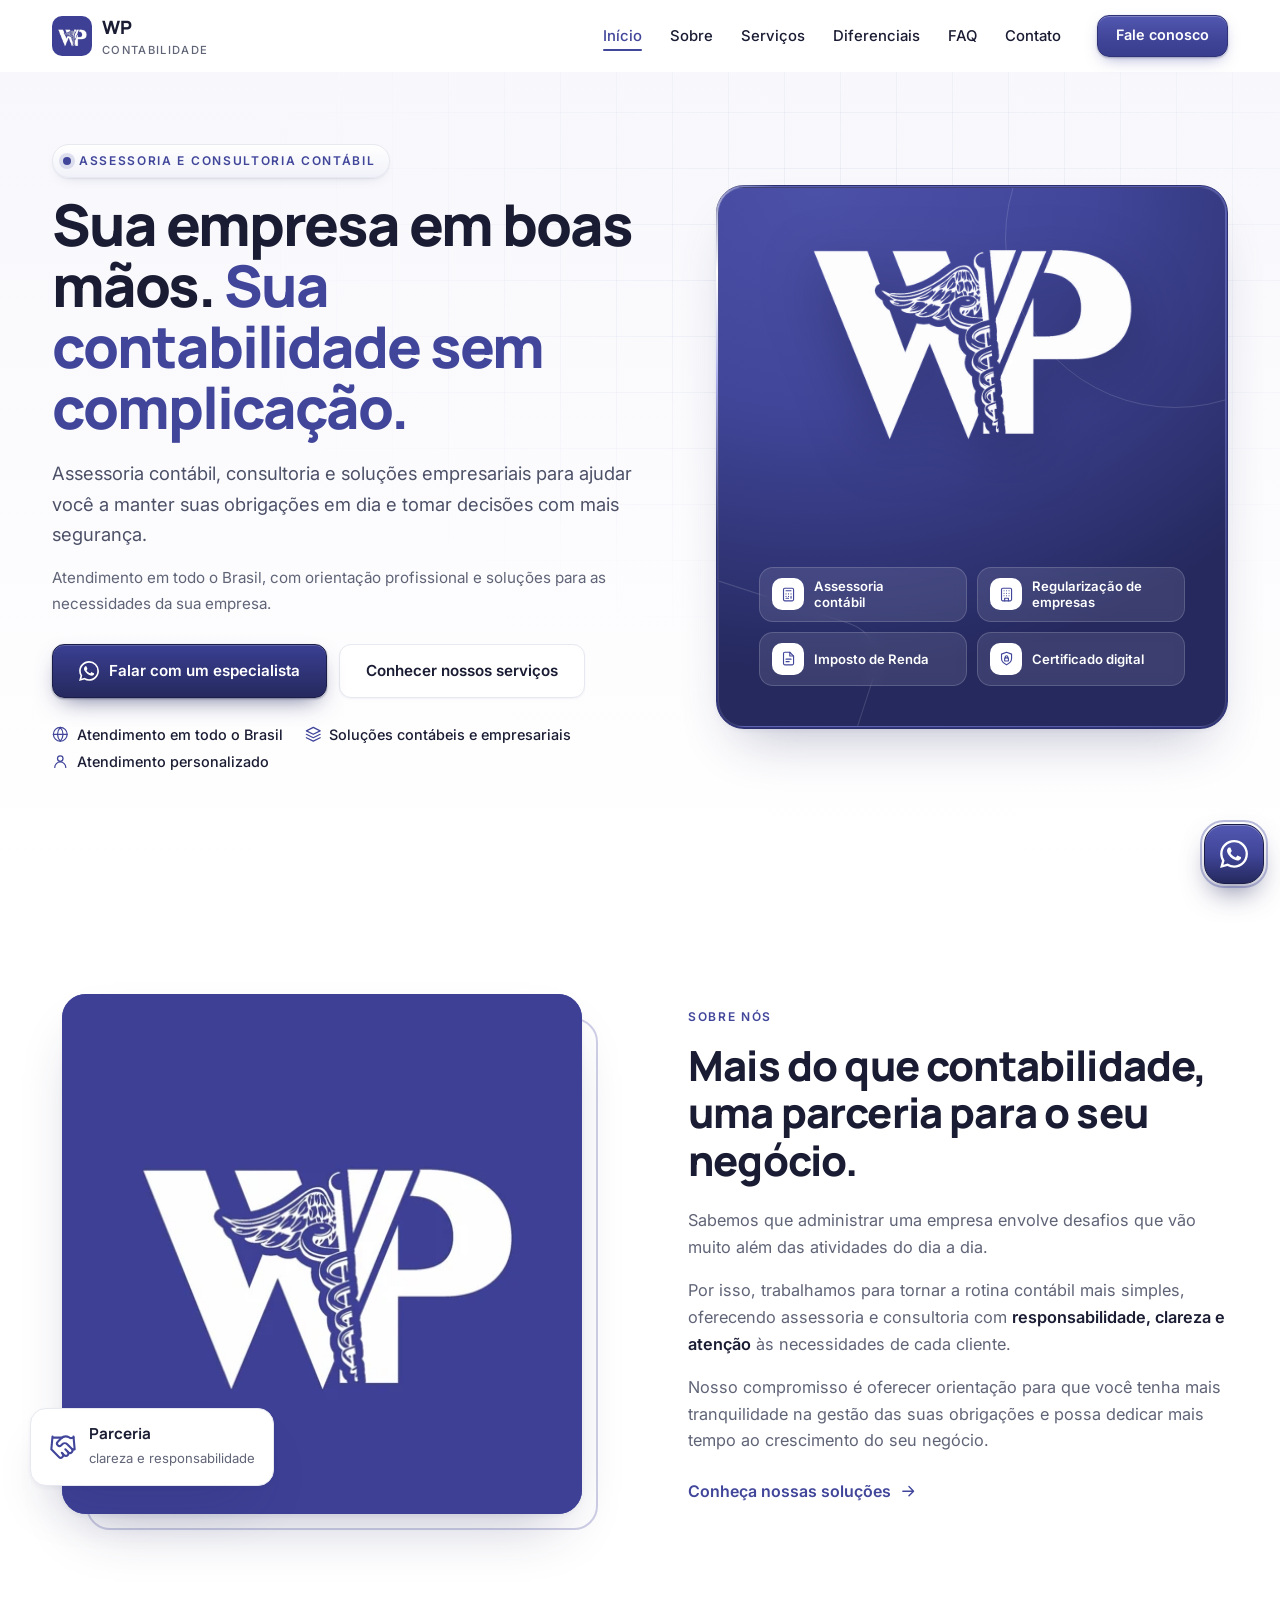
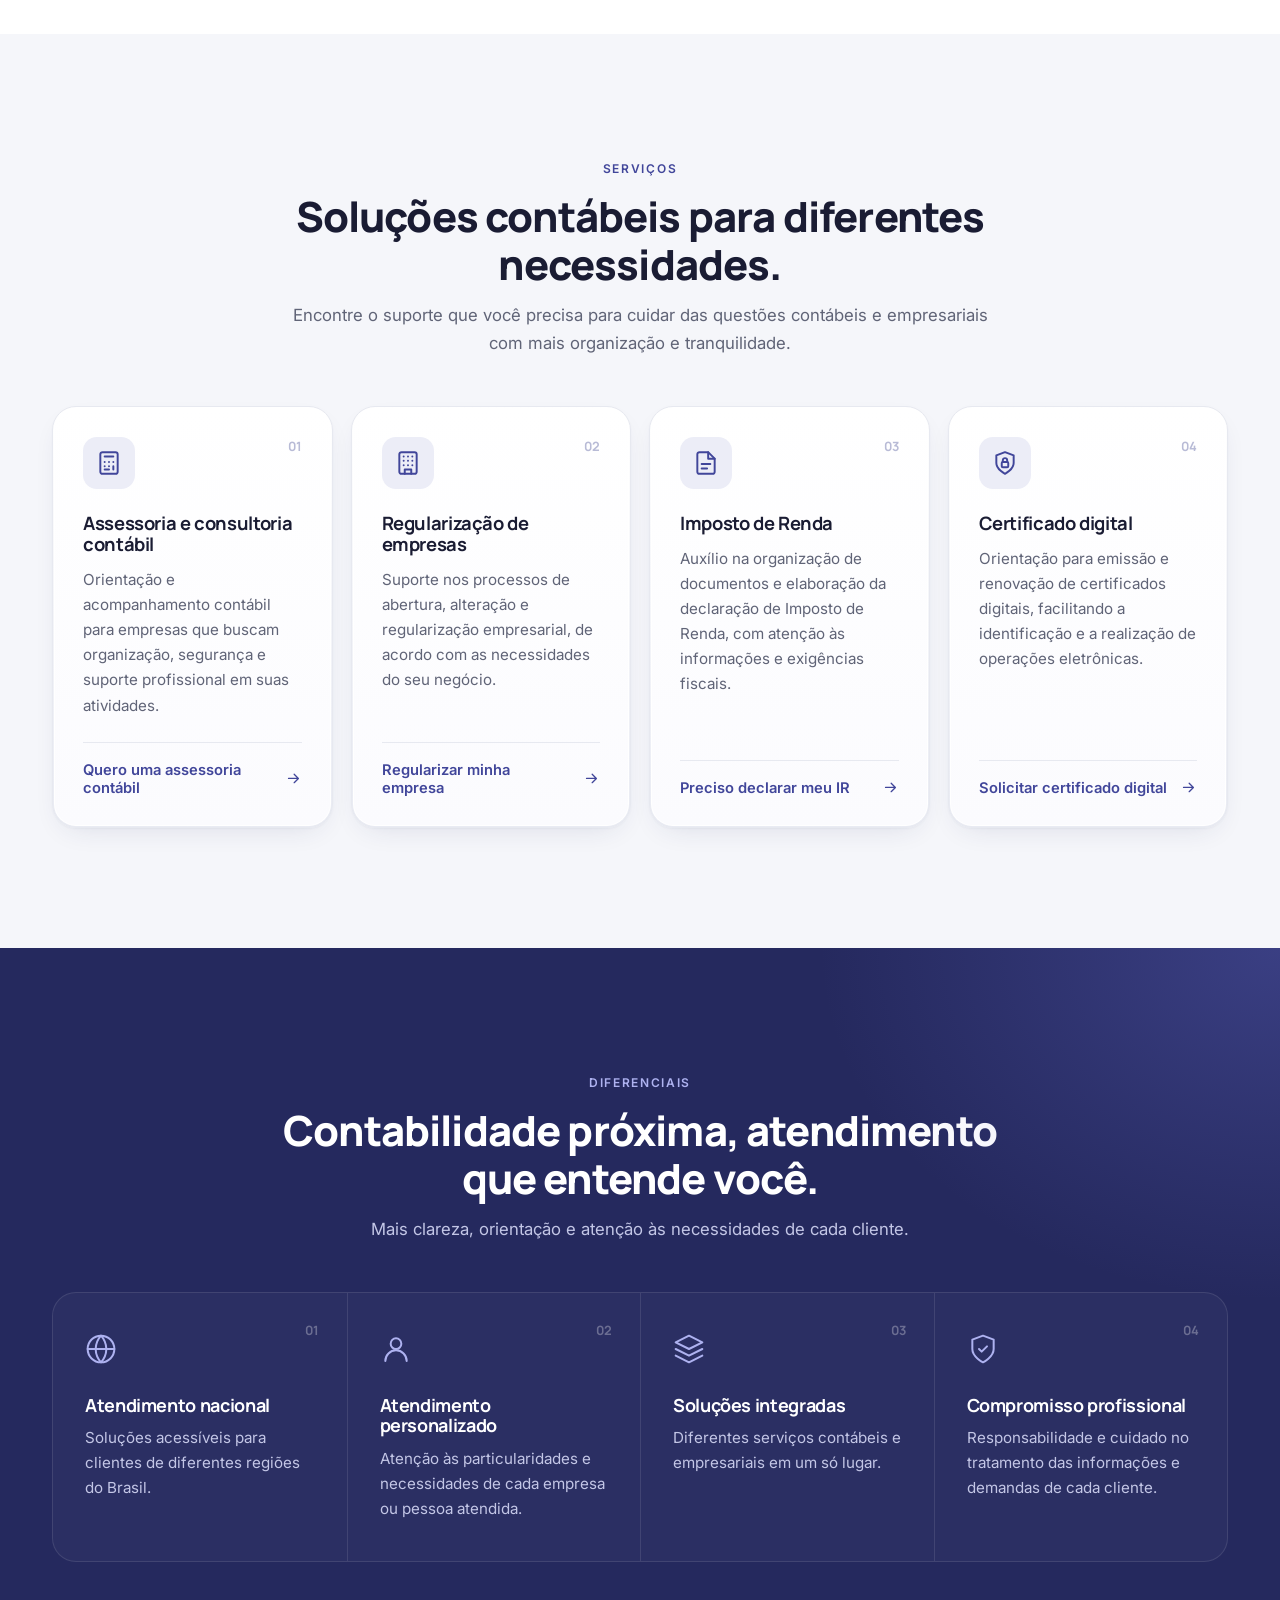
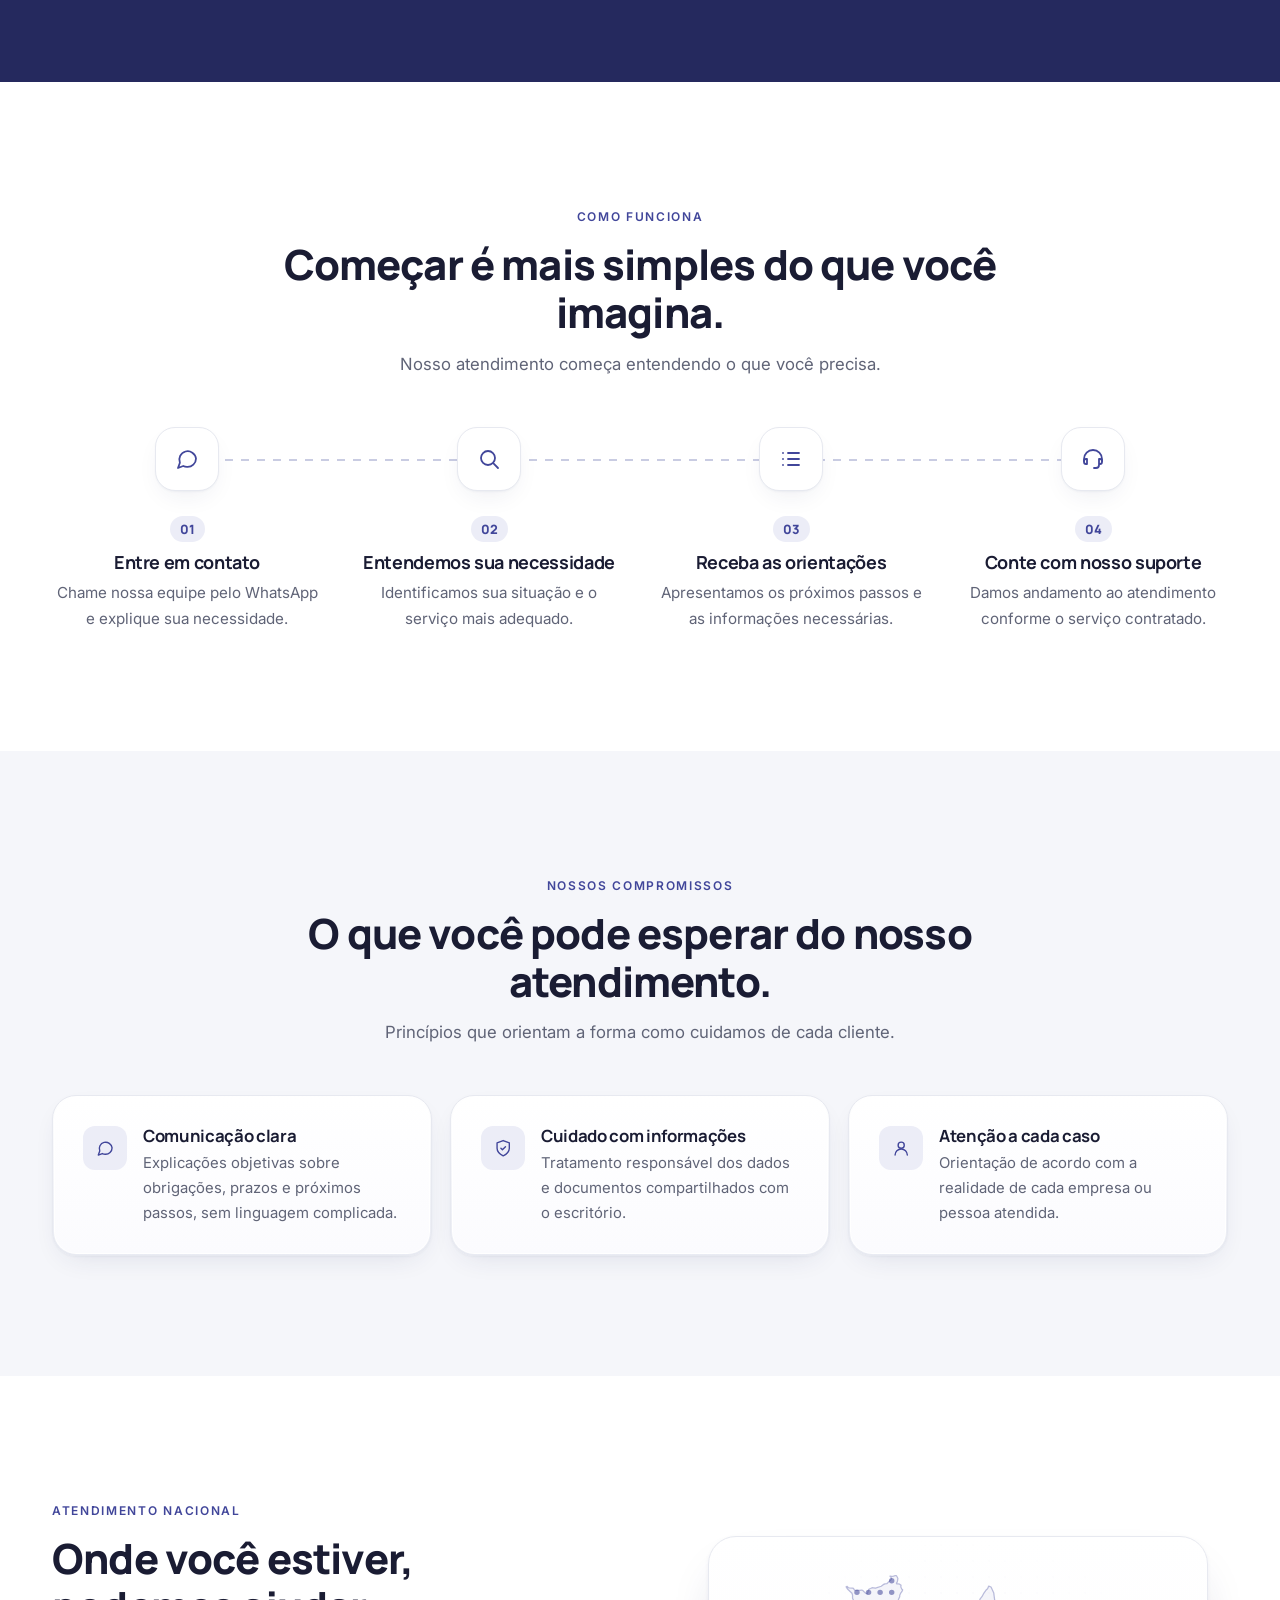
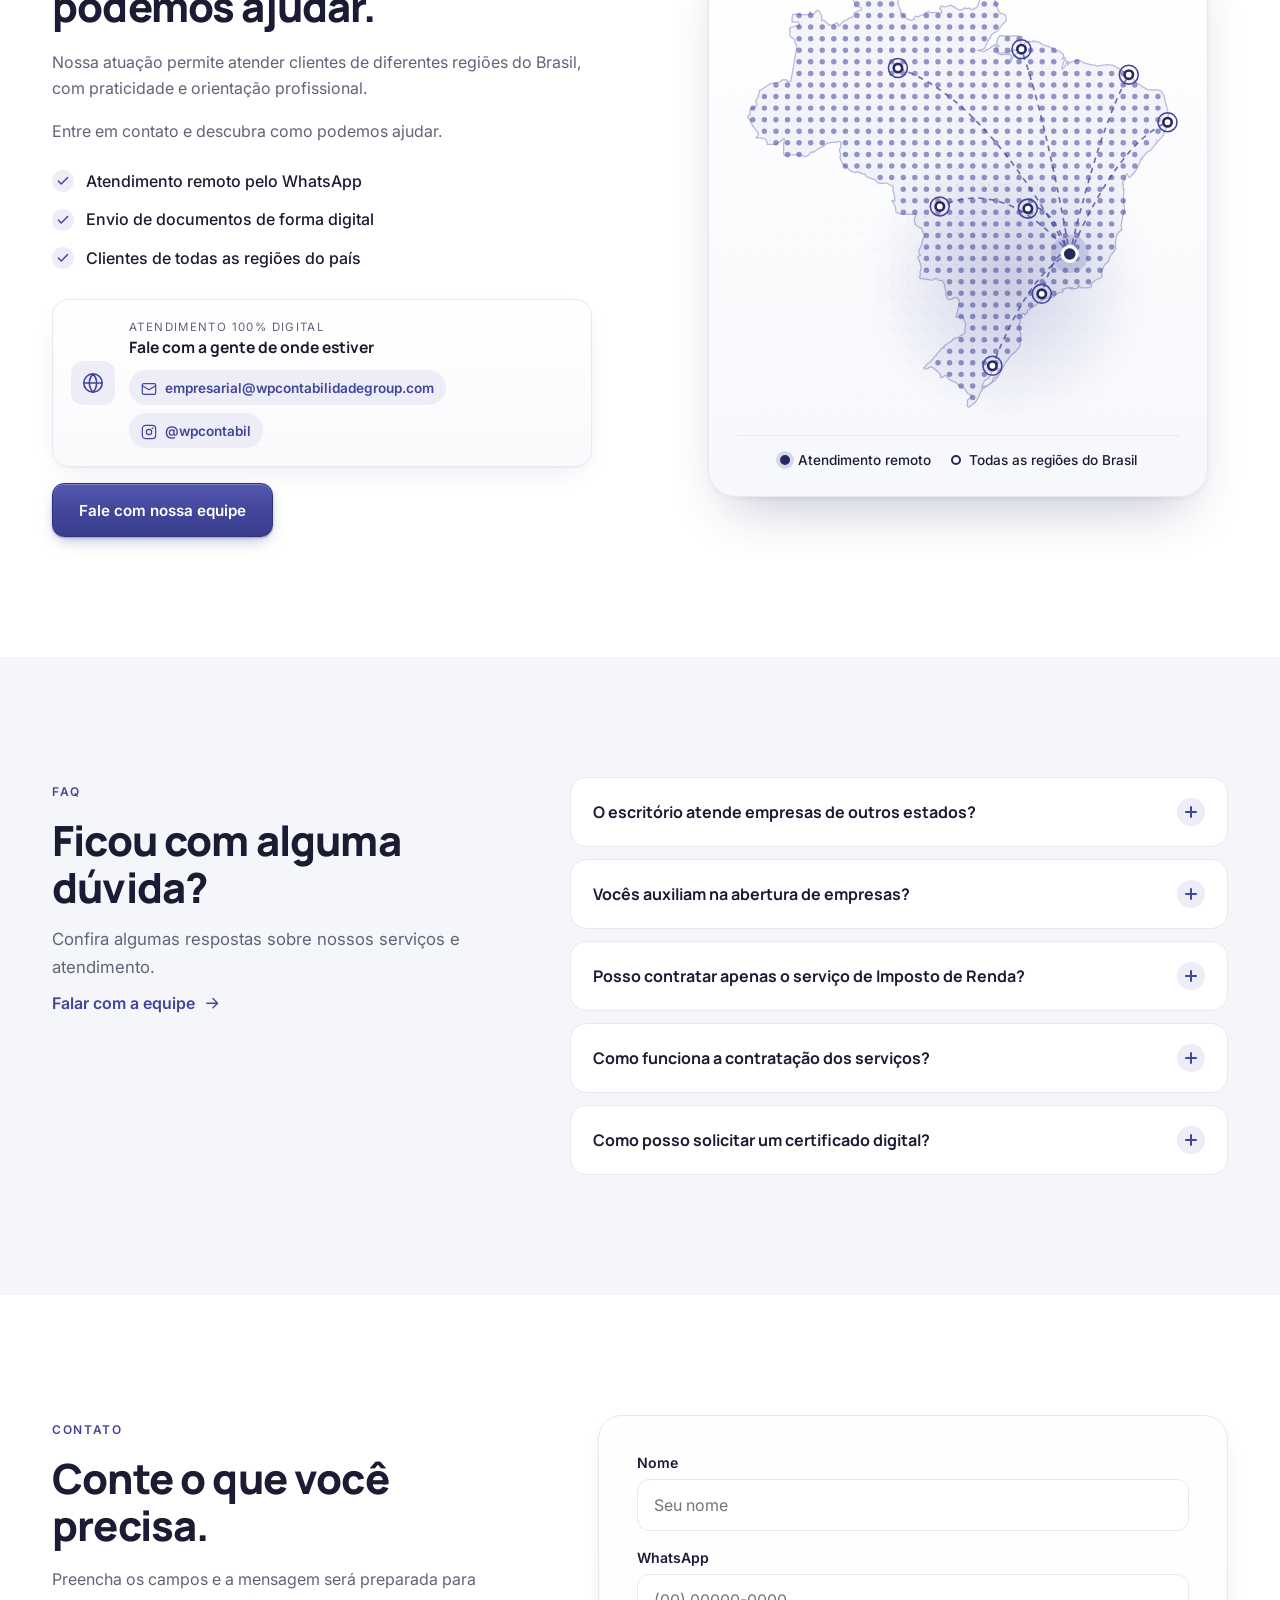
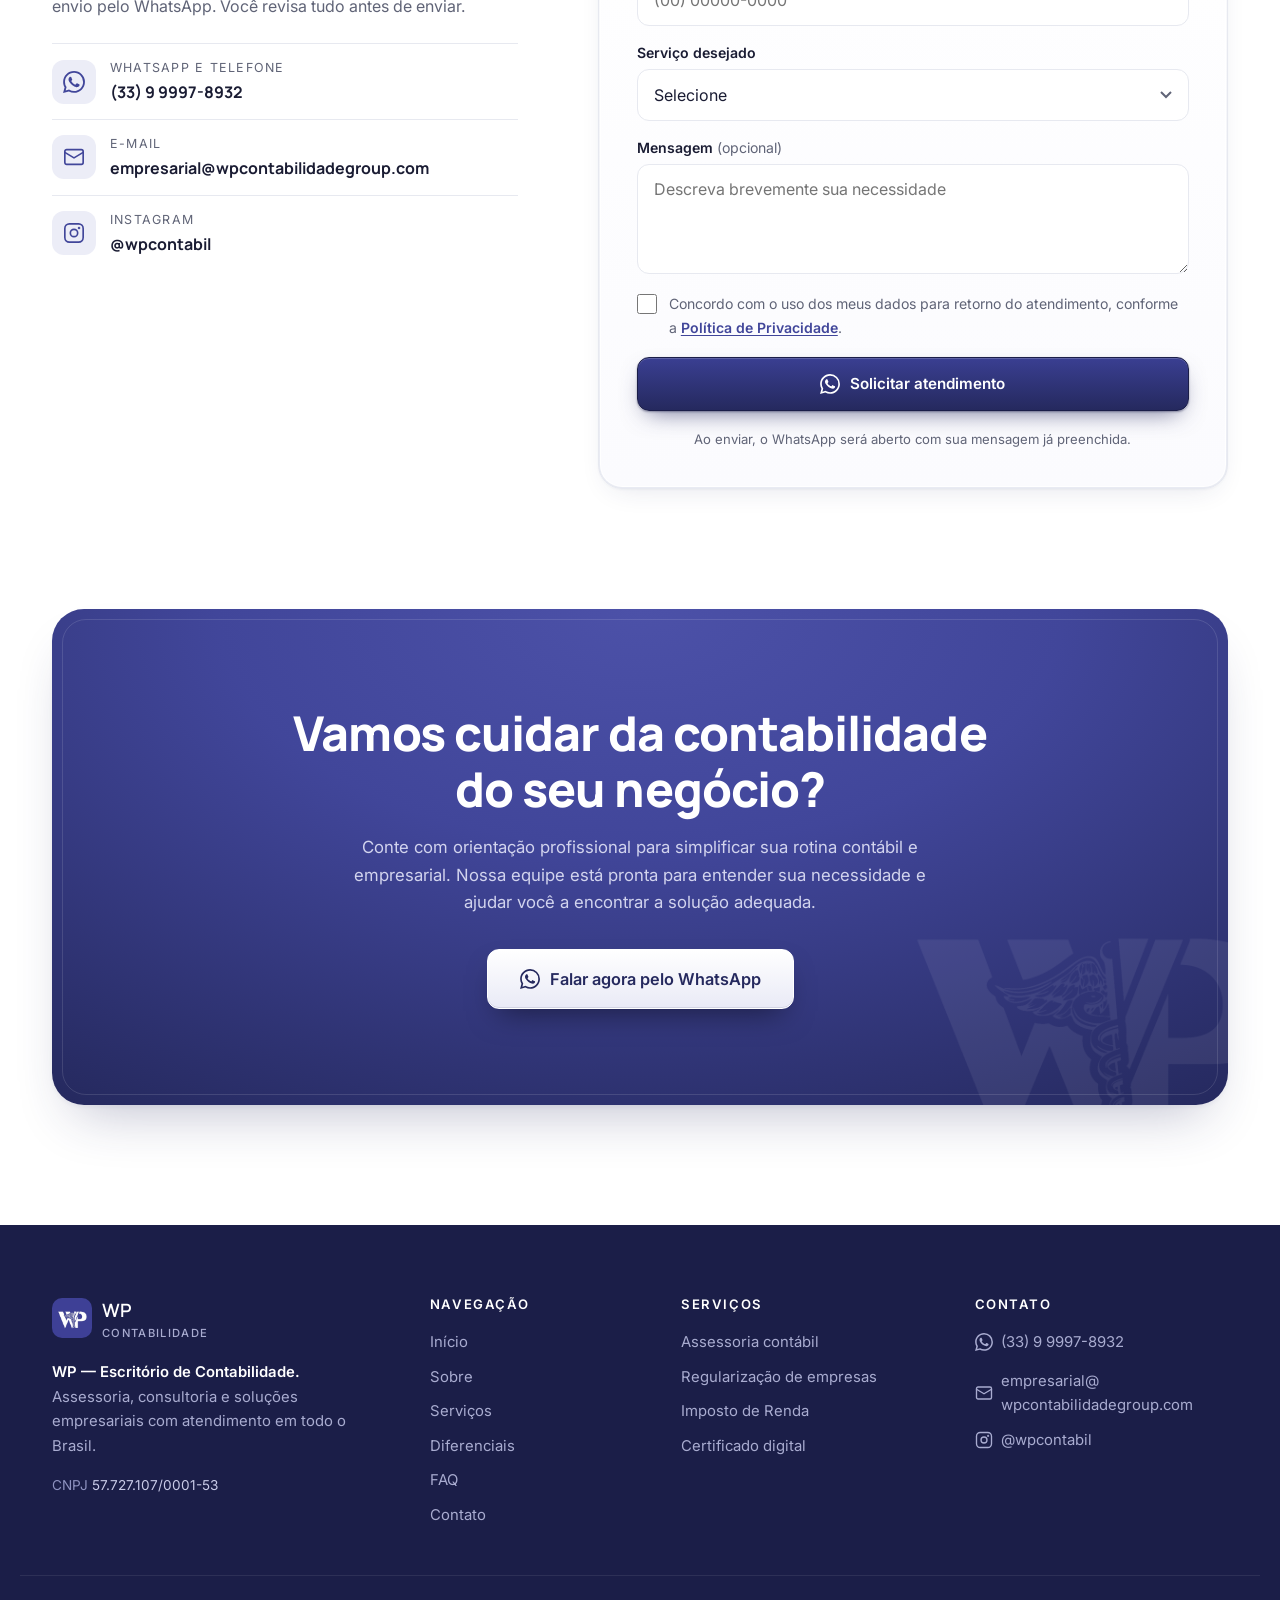
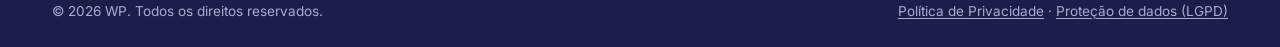
==== commit 1b082c01: "Atualiza contatos: WhatsApp, e-mail e Instagram; remove endereço físico - WhatsApp/telefone: (33) 9 " ====
--- a/index.html
+++ b/index.html
@@ -32,17 +32,10 @@
     "name": "WP — Escritório de Contabilidade",
     "description": "Assessoria e consultoria contábil, regularização de empresas, Imposto de Renda e certificado digital.",
     "areaServed": { "@type": "Country", "name": "Brasil" },
-    "telephone": "+55 33 9911-5030",
-    "email": "pwcontabil@outlook.com",
+    "telephone": "+55 33 99997-8932",
+    "email": "empresarial@wpcontabilidadegroup.com",
+    "sameAs": ["https://www.instagram.com/wpcontabil/"],
     "taxID": "57.727.107/0001-53",
-    "address": {
-      "@type": "PostalAddress",
-      "streetAddress": "R. Duarte Coelho, 617, Apto 201",
-      "addressLocality": "Governador Valadares",
-      "addressRegion": "MG",
-      "postalCode": "35057-150",
-      "addressCountry": "BR"
-    },
     "image": "assets/icon-512.webp"
   }
   </script>
@@ -257,7 +250,6 @@
 </svg>
 <div class="map-card__legend"><span><i class="lg lg--hub"></i>Atendimento remoto</span><span><i class="lg"></i>Todas as regiões do Brasil</span></div>
 </div>
-          <div class="map" id="map-block" hidden></div>
         </div>
       </div>
     </section>
@@ -290,13 +282,9 @@
           <p>Preencha os campos e a mensagem será preparada para envio pelo WhatsApp. Você revisa tudo antes de enviar.</p>
           <a class="contact__line" href="#" data-wa="default" data-track="whatsapp_click" data-label="contato_numero">
             <span class="contact__ic"><svg class="i"><use href="#ic-wa"/></svg></span>
-            <span><small>WhatsApp</small><strong data-wa-display></strong></span>
+            <span><small>WhatsApp e telefone</small><strong data-wa-display></strong></span>
           </a>
           <div id="contact-lines"></div>
-          <a class="contact__line" id="contact-ig" href="#" target="_blank" rel="noopener" hidden>
-            <span class="contact__ic"><svg class="i"><use href="#ic-ig"/></svg></span>
-            <span><small>Instagram</small><strong>Perfil oficial</strong></span>
-          </a>
         </div>
         <form class="tex-card form reveal" id="contact-form" novalidate>
           <div class="tex-card__inner">
--- a/styles.css
+++ b/styles.css
@@ -461,3 +461,18 @@
 .map__fallback .i{width:30px;height:30px}
 .map iframe{position:relative;z-index:1}
 .location__visual .map-card{width:100%}
+
+/* Canais digitais (substitui o endereço físico) */
+.addr__links{grid-column:2;display:flex;flex-wrap:wrap;gap:8px;margin-top:8px;min-width:0}
+.addr__links a{display:inline-flex;align-items:center;gap:8px;max-width:100%;padding:8px 12px;border-radius:999px;background:var(--soft);color:var(--brand);font:600 .85rem Inter,sans-serif;transition:background .2s,color .2s}
+.addr__links a span{overflow-wrap:anywhere}
+.addr__links a:hover{background:var(--brand);color:#fff}
+.addr__links .i{width:16px;height:16px;flex:none}
+@media(max-width:480px){.location__address{grid-template-columns:1fr}.addr__ic{grid-row:auto}.addr__links{grid-column:1}}
+/* Título do hero: nunca corta em telas estreitas ou com fonte do sistema aumentada */
+.hero h1{overflow-wrap:break-word;hyphens:manual}
+@media(max-width:480px){.hero h1{font-size:min(2.1rem,9vw);letter-spacing:-.03em}}
+/* Textos longos (e-mail) nos links do rodapé, contato e canais digitais */
+.footer ul a,.footer ul a span{min-width:0}
+.footer ul a span,.contact__line strong,.addr__links a span{overflow-wrap:normal;word-break:normal}
+.contact__line > span:last-child{min-width:0}
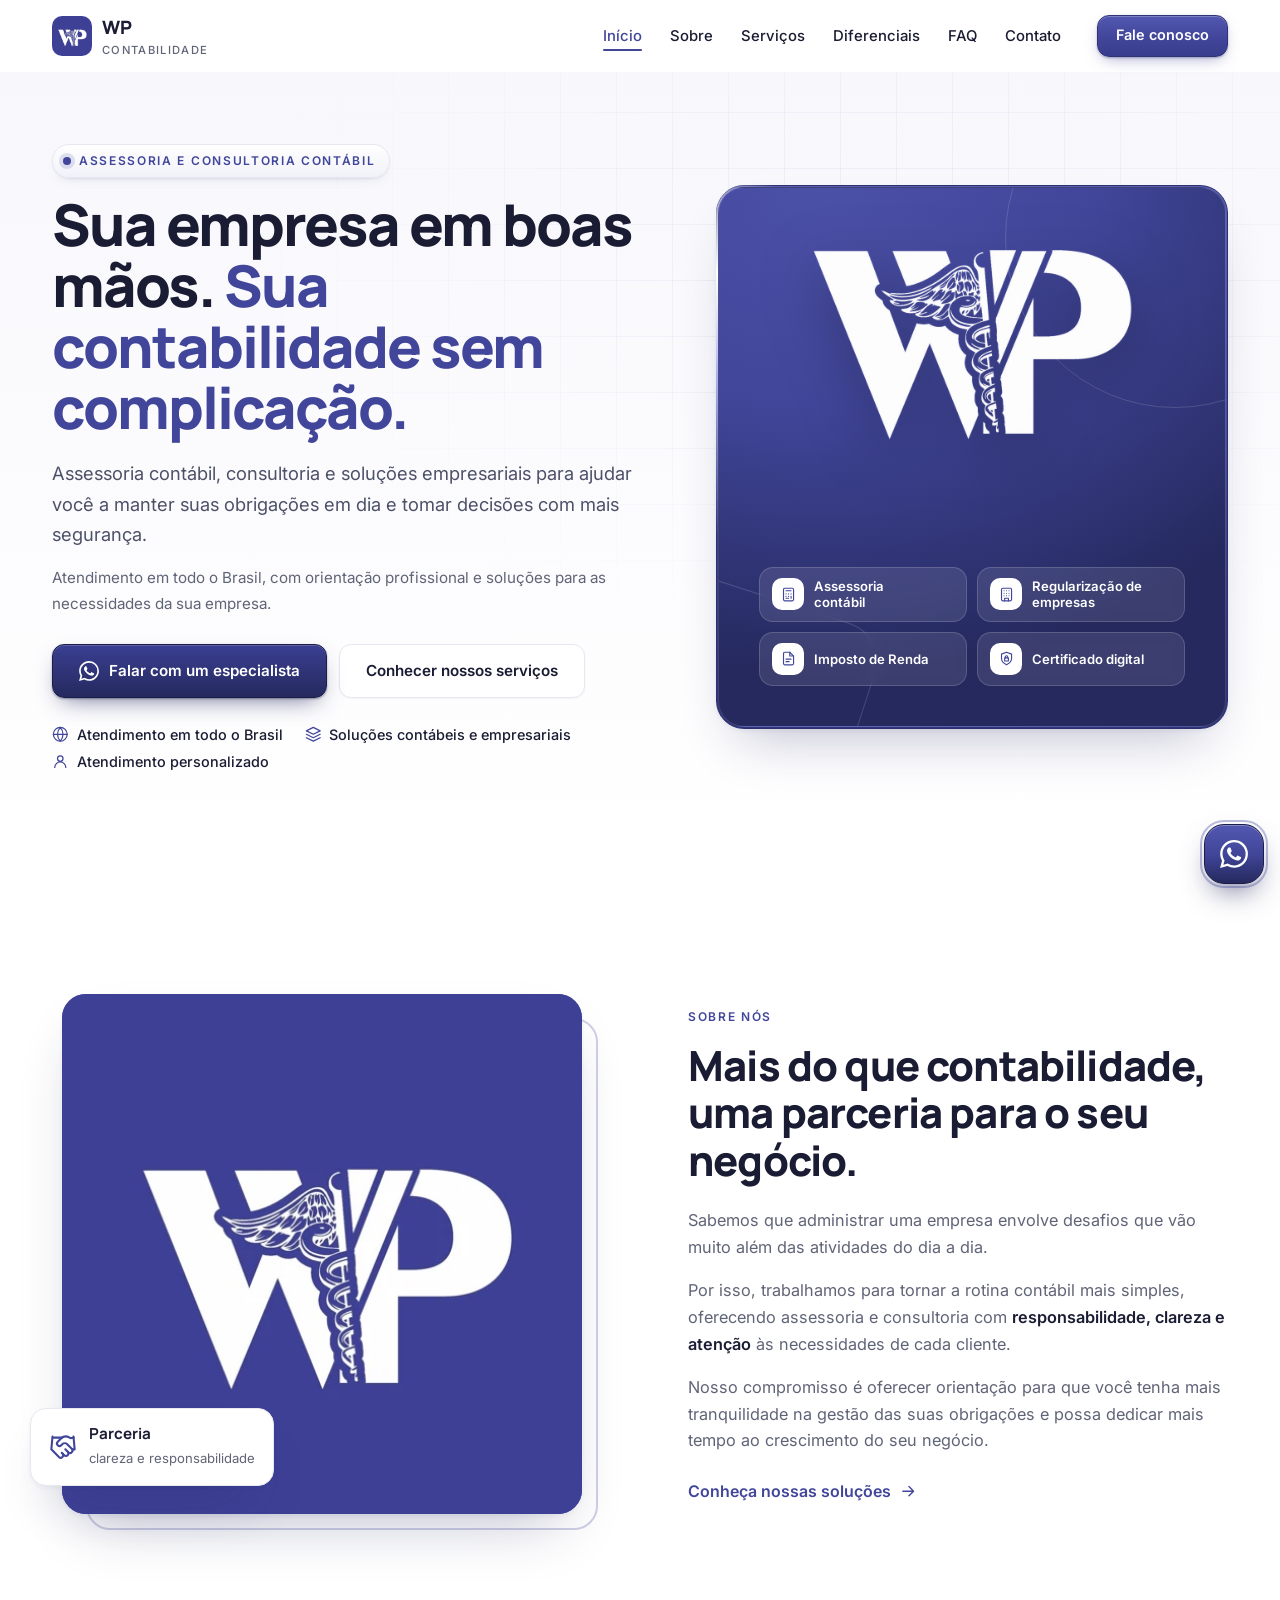
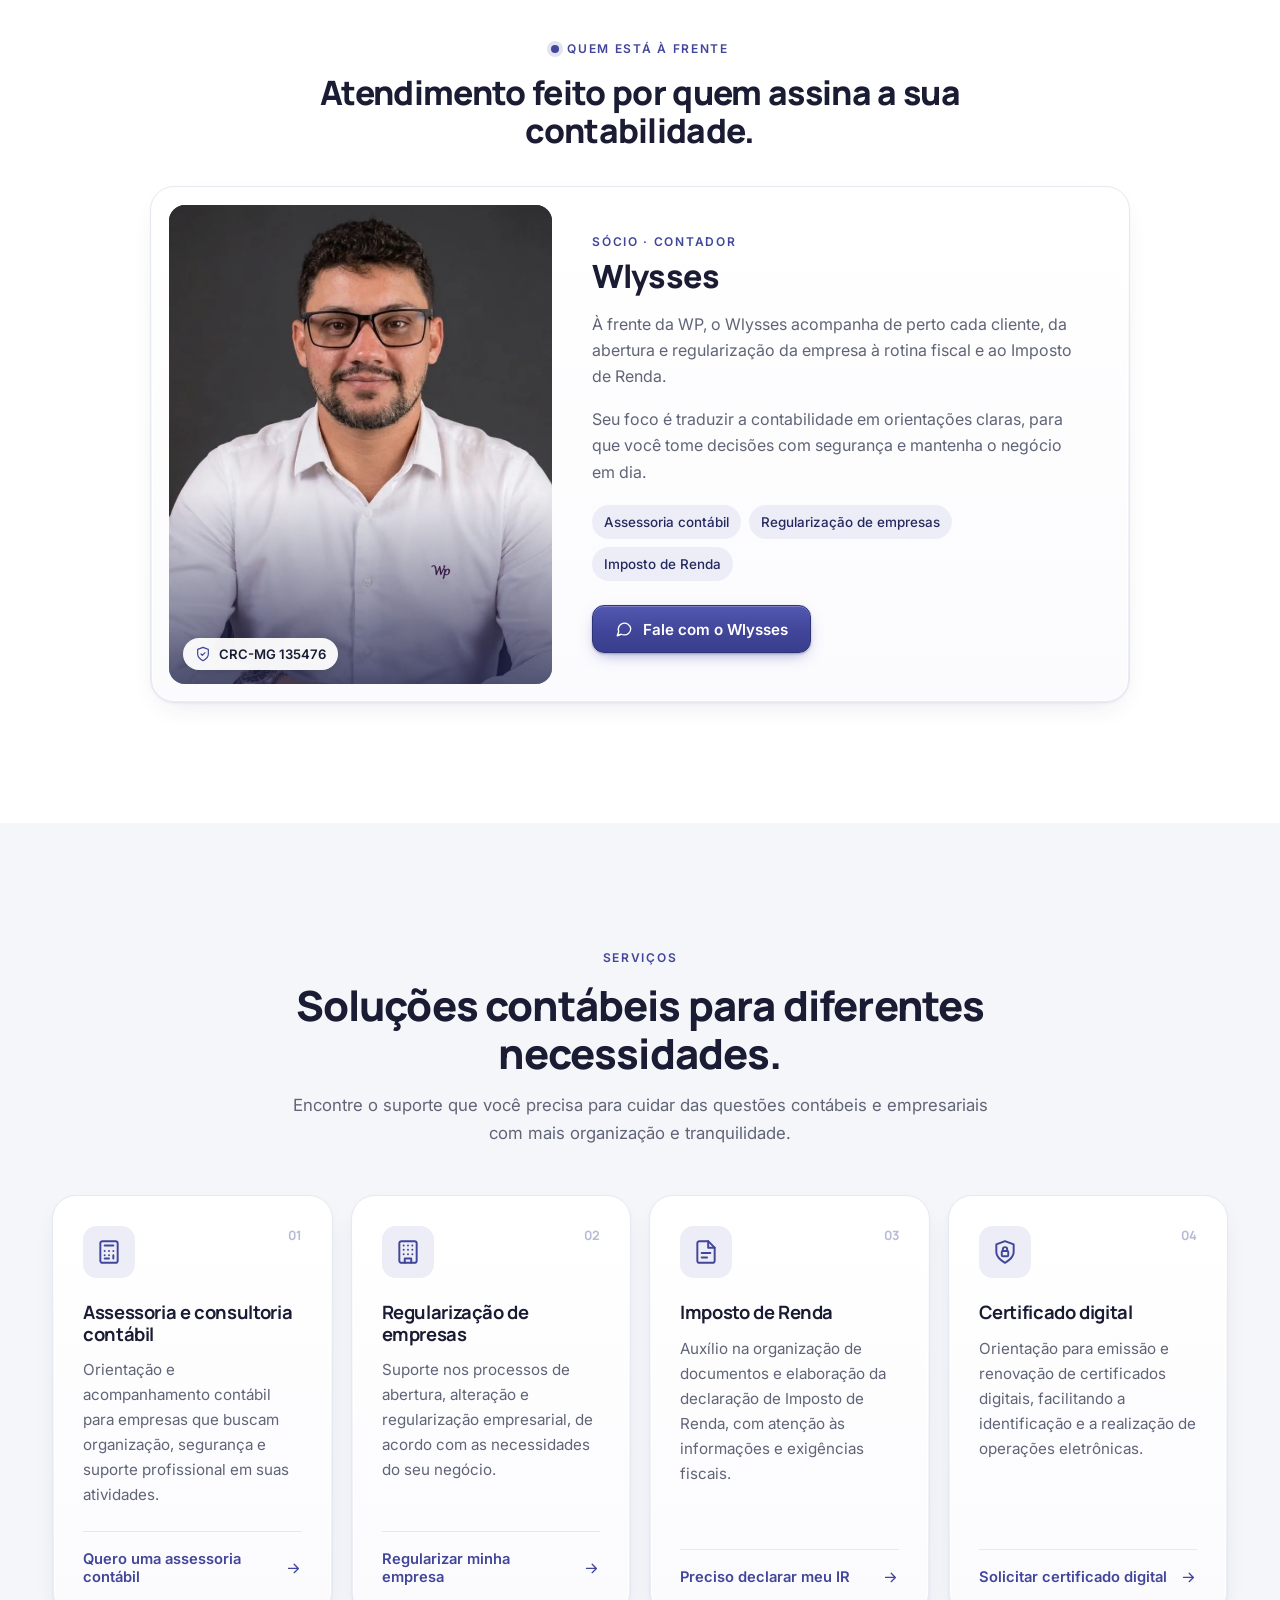
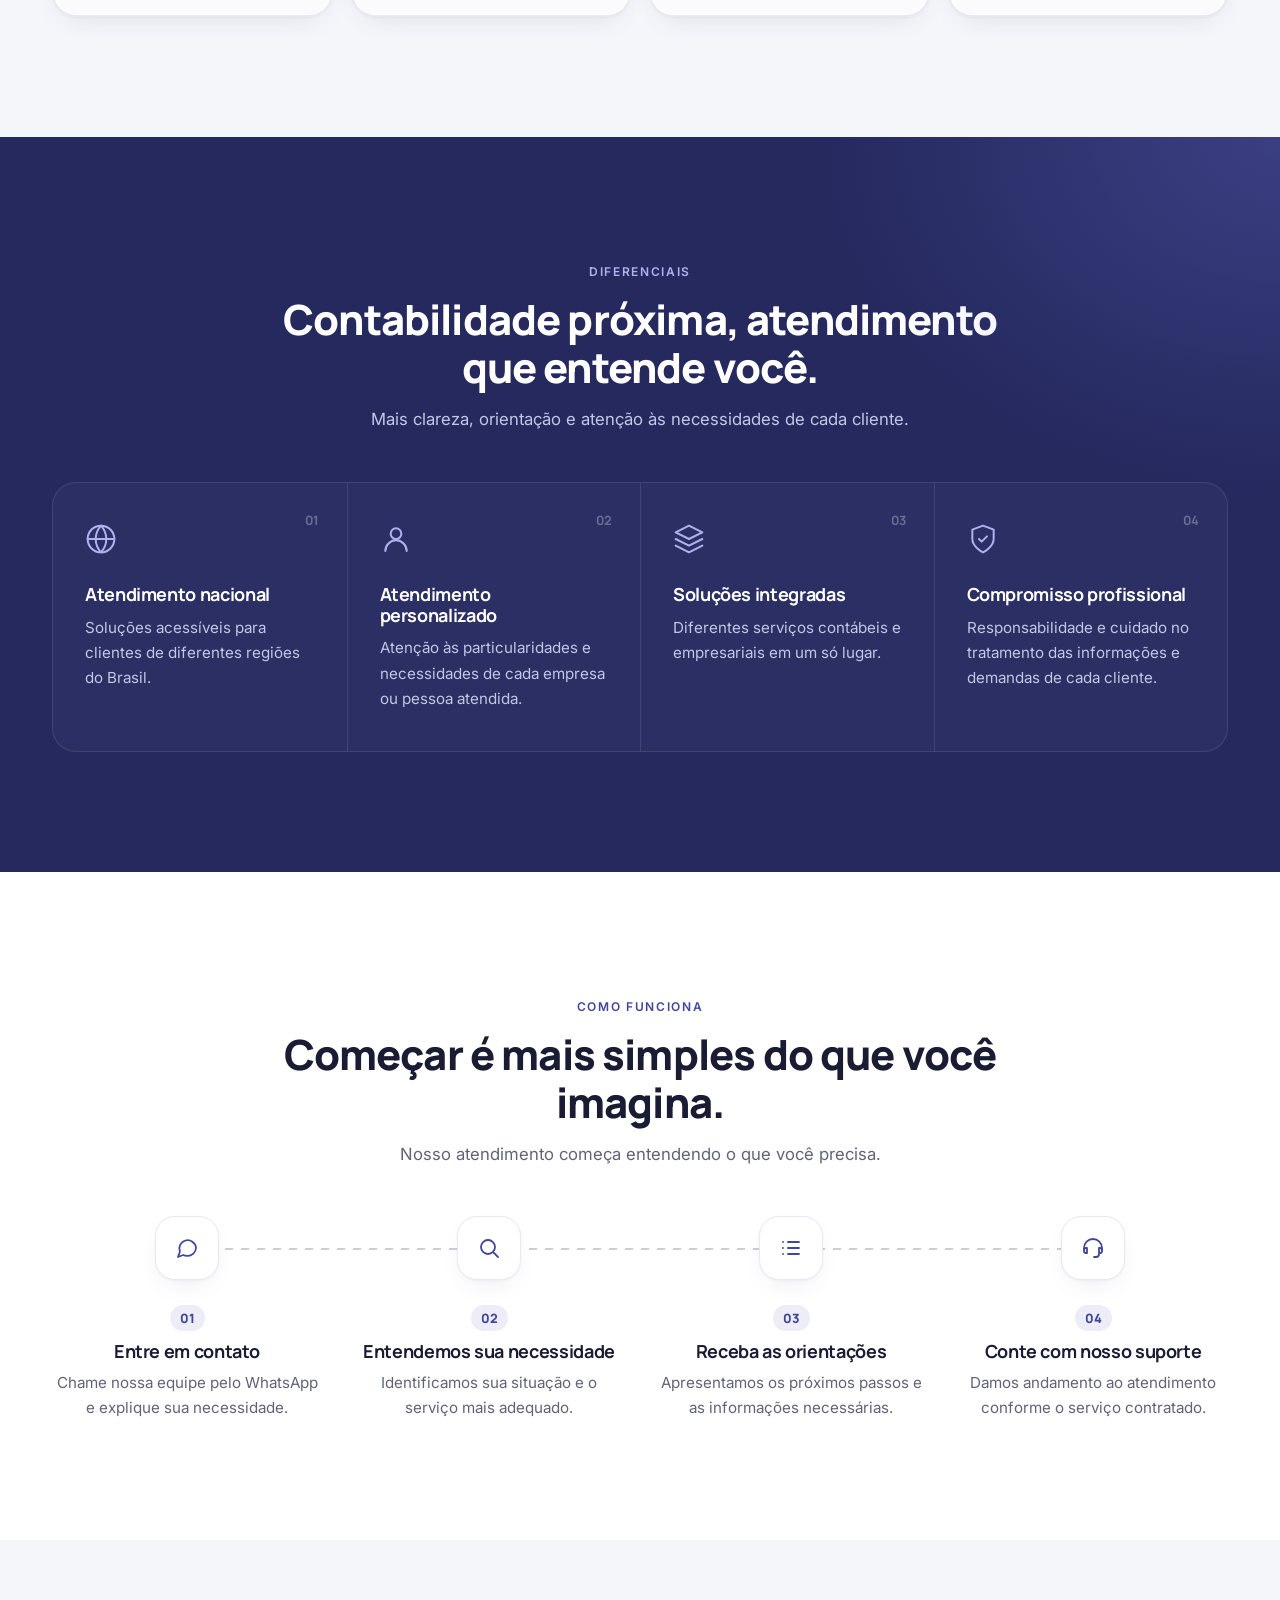
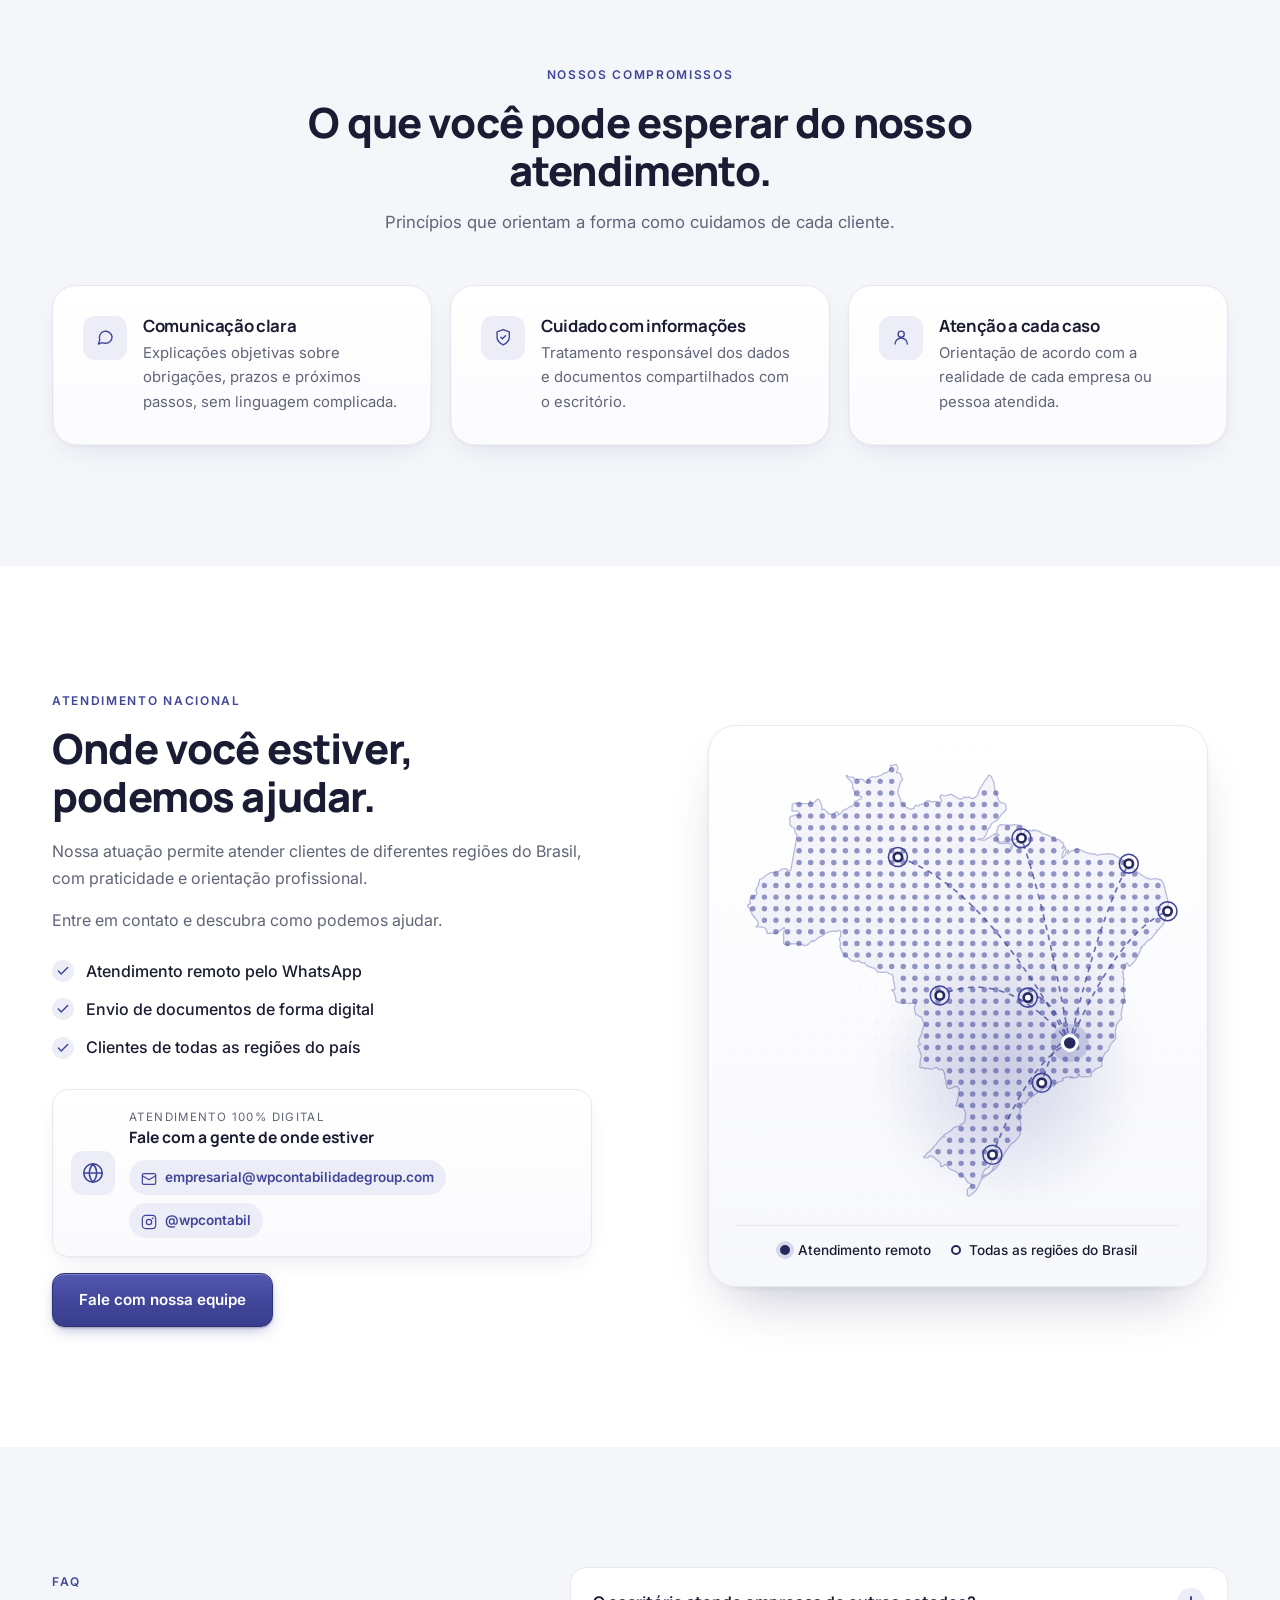
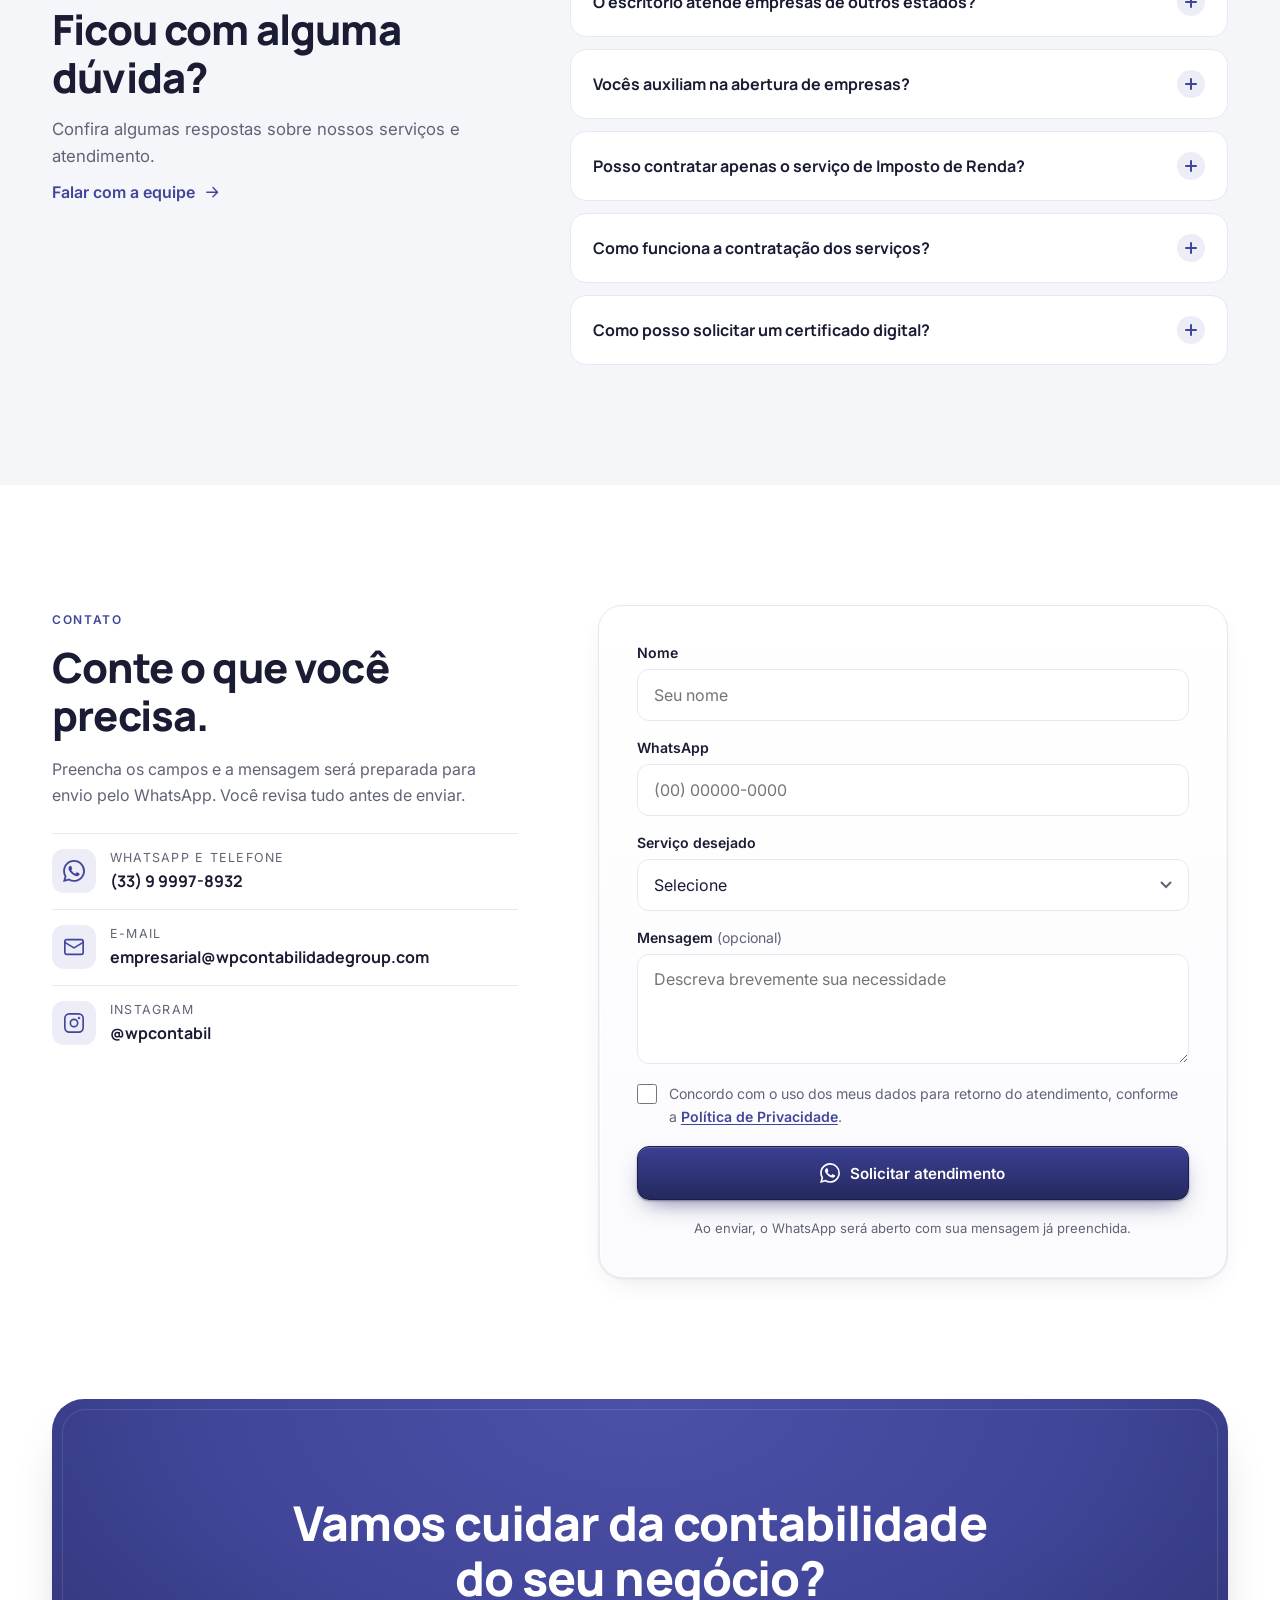
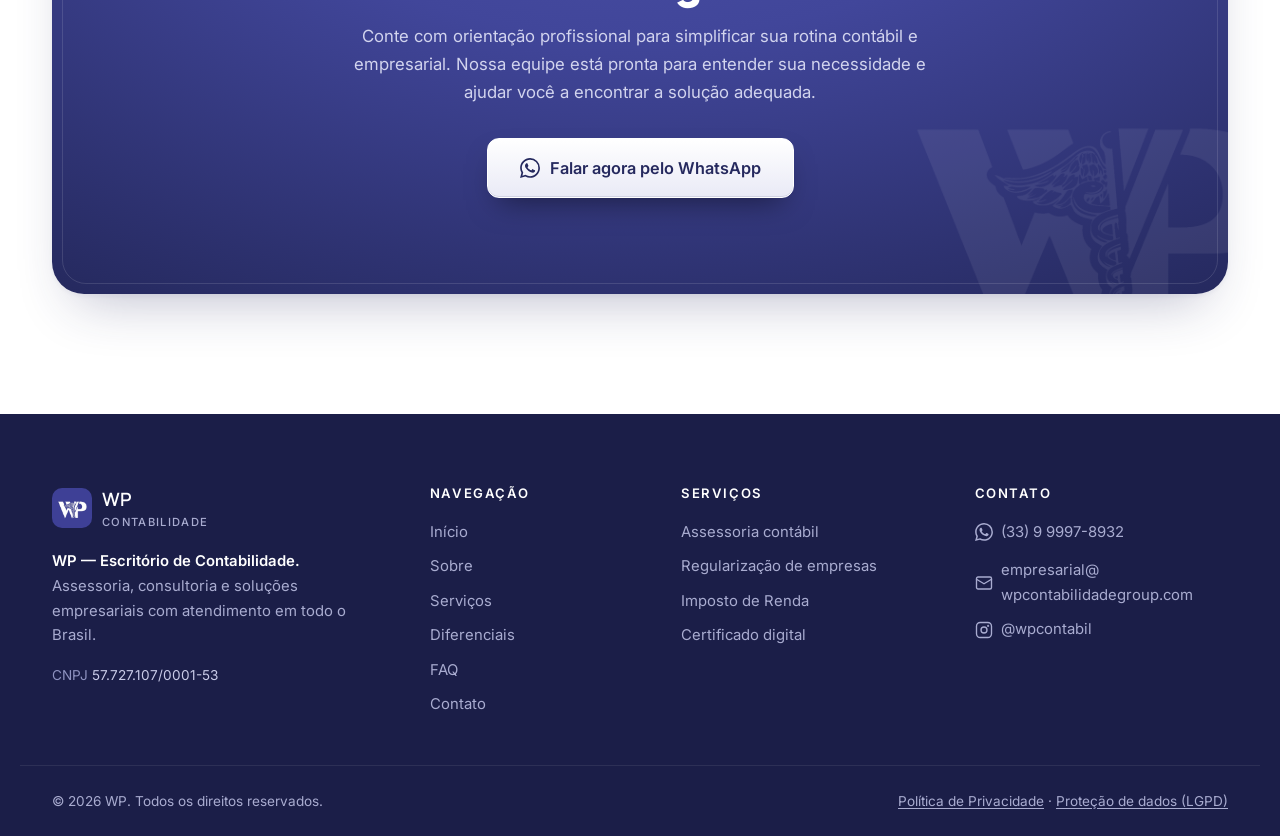
==== commit 877a97b2: "Adiciona card de apresentação do sócio Wlysses (CRC-MG 135476) Co-Authored-By: Claude Opus 5.5 <nore" ====
--- a/index.html
+++ b/index.html
@@ -127,6 +127,36 @@
           <p class="reveal">Por isso, trabalhamos para tornar a rotina contábil mais simples, oferecendo assessoria e consultoria com <strong>responsabilidade, clareza e atenção</strong> às necessidades de cada cliente.</p>
           <p class="reveal">Nosso compromisso é oferecer orientação para que você tenha mais tranquilidade na gestão das suas obrigações e possa dedicar mais tempo ao crescimento do seu negócio.</p>
           <a href="#servicos" class="link-arrow reveal">Conheça nossas soluções <svg class="i"><use href="#ic-arrow"/></svg></a>
+        </div>
+      </div>
+
+      <!-- Sócios: para adicionar outro sócio, duplique o <article class="partner"> -->
+      <div class="container team" id="socios">
+        <div class="team__head reveal">
+          <span class="eyebrow"><span class="eyebrow__dot"></span>Quem está à frente</span>
+          <h2>Atendimento feito por quem assina a sua contabilidade.</h2>
+        </div>
+        <div class="team__grid">
+          <article class="tex-card partner reveal">
+            <div class="tex-card__inner partner__inner">
+              <figure class="partner__photo">
+                <img src="assets/wlysses.webp" width="720" height="900" loading="lazy" alt="Wlysses, contador e sócio da WP Contabilidade" />
+                <figcaption class="partner__crc"><svg class="i"><use href="#ic-check-shield"/></svg>CRC-MG 135476</figcaption>
+              </figure>
+              <div class="partner__body">
+                <span class="partner__role">Sócio · Contador</span>
+                <h3 class="partner__name">Wlysses</h3>
+                <p>À frente da WP, o Wlysses acompanha de perto cada cliente, da abertura e regularização da empresa à rotina fiscal e ao Imposto de Renda.</p>
+                <p>Seu foco é traduzir a contabilidade em orientações claras, para que você tome decisões com segurança e mantenha o negócio em dia.</p>
+                <ul class="partner__tags" aria-label="Áreas de atuação">
+                  <li>Assessoria contábil</li>
+                  <li>Regularização de empresas</li>
+                  <li>Imposto de Renda</li>
+                </ul>
+                <a href="#" class="btn btn--tex partner__cta" data-wa="default" data-track="whatsapp_click" data-label="socio_wlysses"><svg class="i"><use href="#ic-chat"/></svg>Fale com o Wlysses</a>
+              </div>
+            </div>
+          </article>
         </div>
       </div>
     </section>
--- a/styles.css
+++ b/styles.css
@@ -156,6 +156,33 @@
 .about__badge strong{display:block;font:700 .95rem Manrope,sans-serif;color:var(--ink)}
 .about__badge span{font-size:.82rem}
 @media(min-width:992px){.about{grid-template-columns:1fr 1fr;gap:96px}.about__badge{left:-32px}}
+
+/* ---------- Sócios ---------- */
+.team{margin-top:88px}
+@media(min-width:992px){.team{margin-top:120px}}
+.team__head{max-width:640px;margin:0 auto 36px;text-align:center}
+.team__head h2{font-size:clamp(1.5rem,1.1rem + 1.6vw,2.1rem)}
+.team__grid{display:grid;gap:24px;max-width:980px;margin:0 auto}
+.partner__inner{display:grid;gap:28px;padding:16px}
+.partner__photo{position:relative;margin:0;border-radius:calc(var(--r-lg) - 8px);overflow:hidden;background:var(--deep);aspect-ratio:4/5;max-height:440px}
+.partner__photo img{width:100%;height:100%;object-fit:cover;object-position:50% 20%}
+.partner__photo::after{content:"";position:absolute;inset:auto 0 0;height:40%;background:linear-gradient(0deg,rgba(27,30,72,.75),transparent);pointer-events:none}
+.partner__crc{position:absolute;left:14px;bottom:14px;z-index:1;display:inline-flex;align-items:center;gap:8px;padding:8px 12px;border-radius:999px;background:rgba(255,255,255,.95);color:var(--ink);font:600 .82rem/1 Inter,sans-serif;box-shadow:0 6px 18px -8px rgba(0,0,0,.45)}
+.partner__crc .i{width:16px;height:16px;color:var(--brand)}
+.partner__body{display:flex;flex-direction:column;padding:4px 12px 16px}
+.partner__role{font:600 .75rem/1 Inter,sans-serif;letter-spacing:.14em;text-transform:uppercase;color:var(--brand);margin-bottom:10px}
+.partner__name{font-size:clamp(1.6rem,1.3rem + 1vw,2rem);font-weight:800;margin-bottom:16px}
+.partner__body p{font-size:1rem}
+.partner__tags{list-style:none;display:flex;flex-wrap:wrap;gap:8px;padding:0;margin:4px 0 24px}
+.partner__tags li{padding:6px 12px;border-radius:999px;background:var(--soft);color:var(--deep);font-size:.84rem;font-weight:500}
+.partner__cta{align-self:flex-start}
+.partner__cta .i{width:18px;height:18px}
+@media(min-width:768px){
+  .partner__inner{grid-template-columns:minmax(260px,.85fr) 1.15fr;align-items:center;gap:40px;padding:16px}
+  .partner__photo{max-height:none;height:100%;min-height:420px}
+  .partner__body{padding:24px 24px 24px 0}
+}
+@media(max-width:560px){.partner__cta{align-self:stretch}}
 
 /* ---------- Services ---------- */
 .services{display:grid;gap:18px}
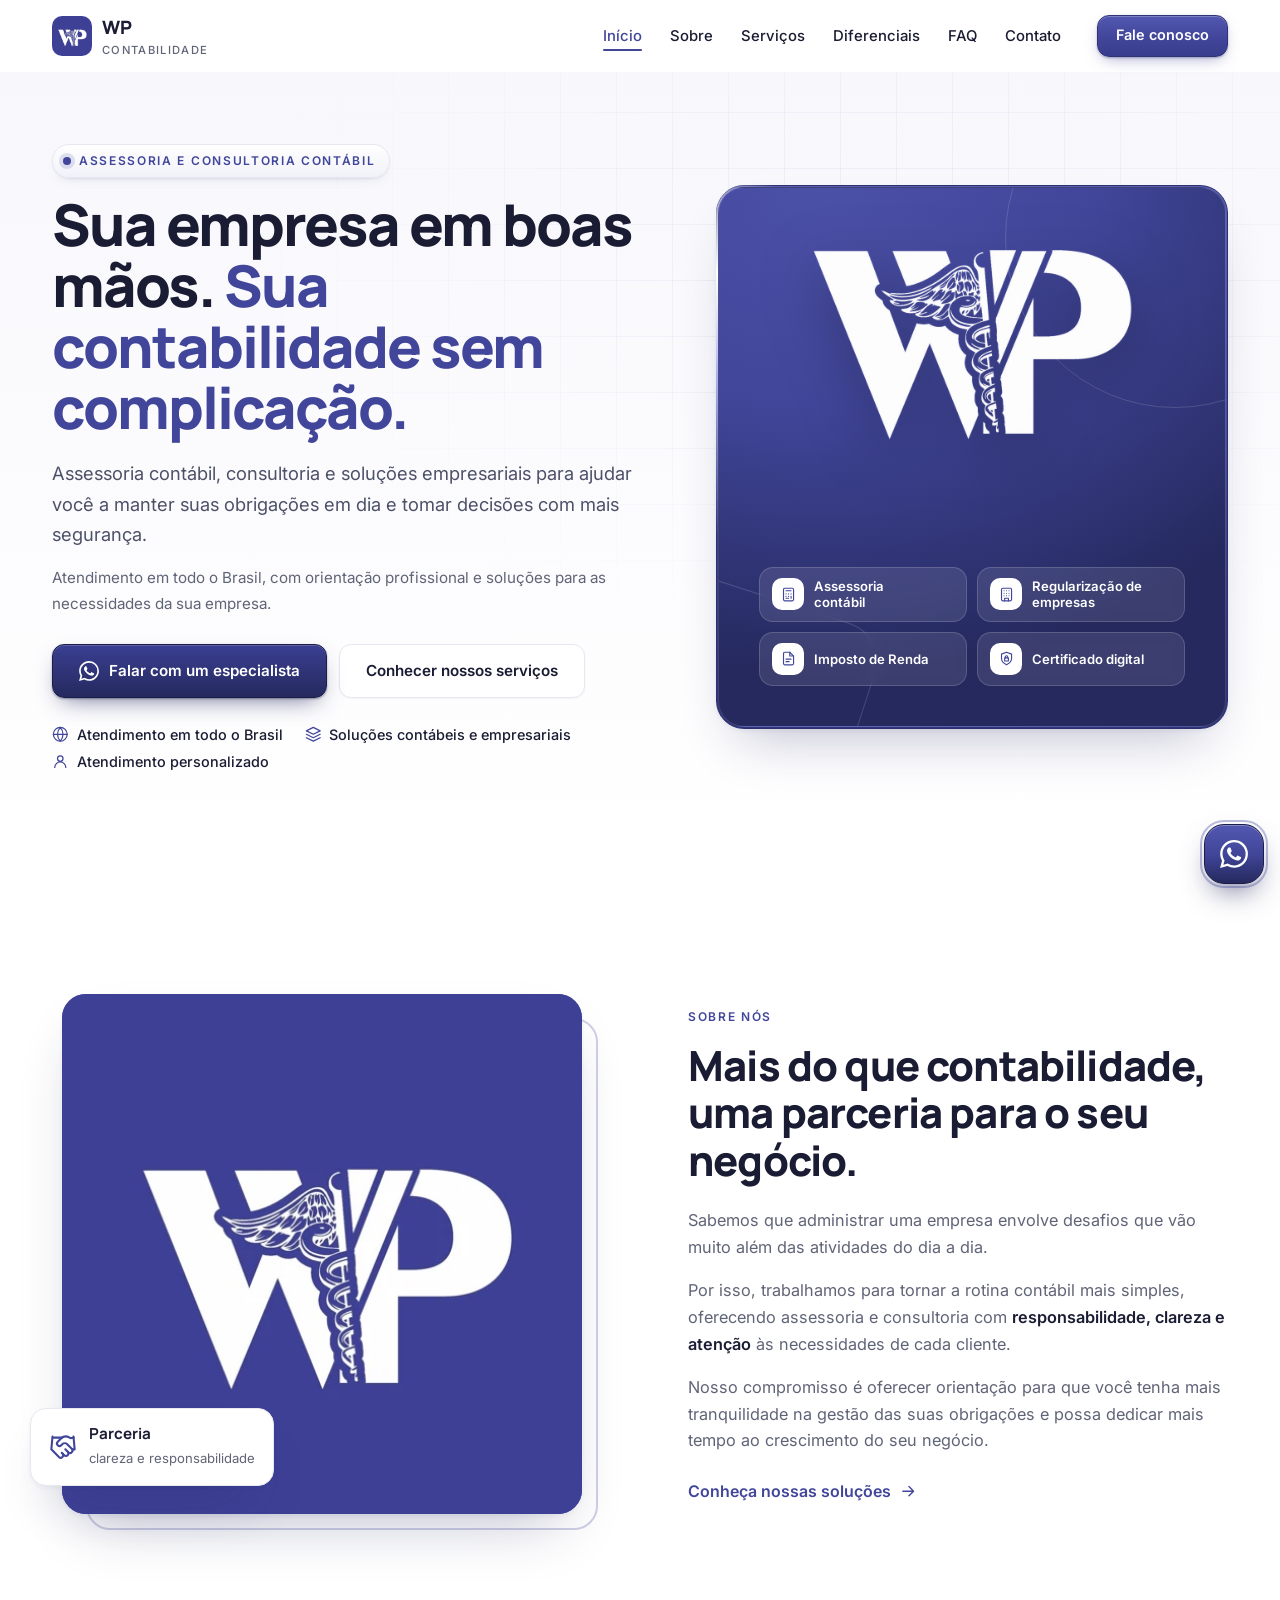
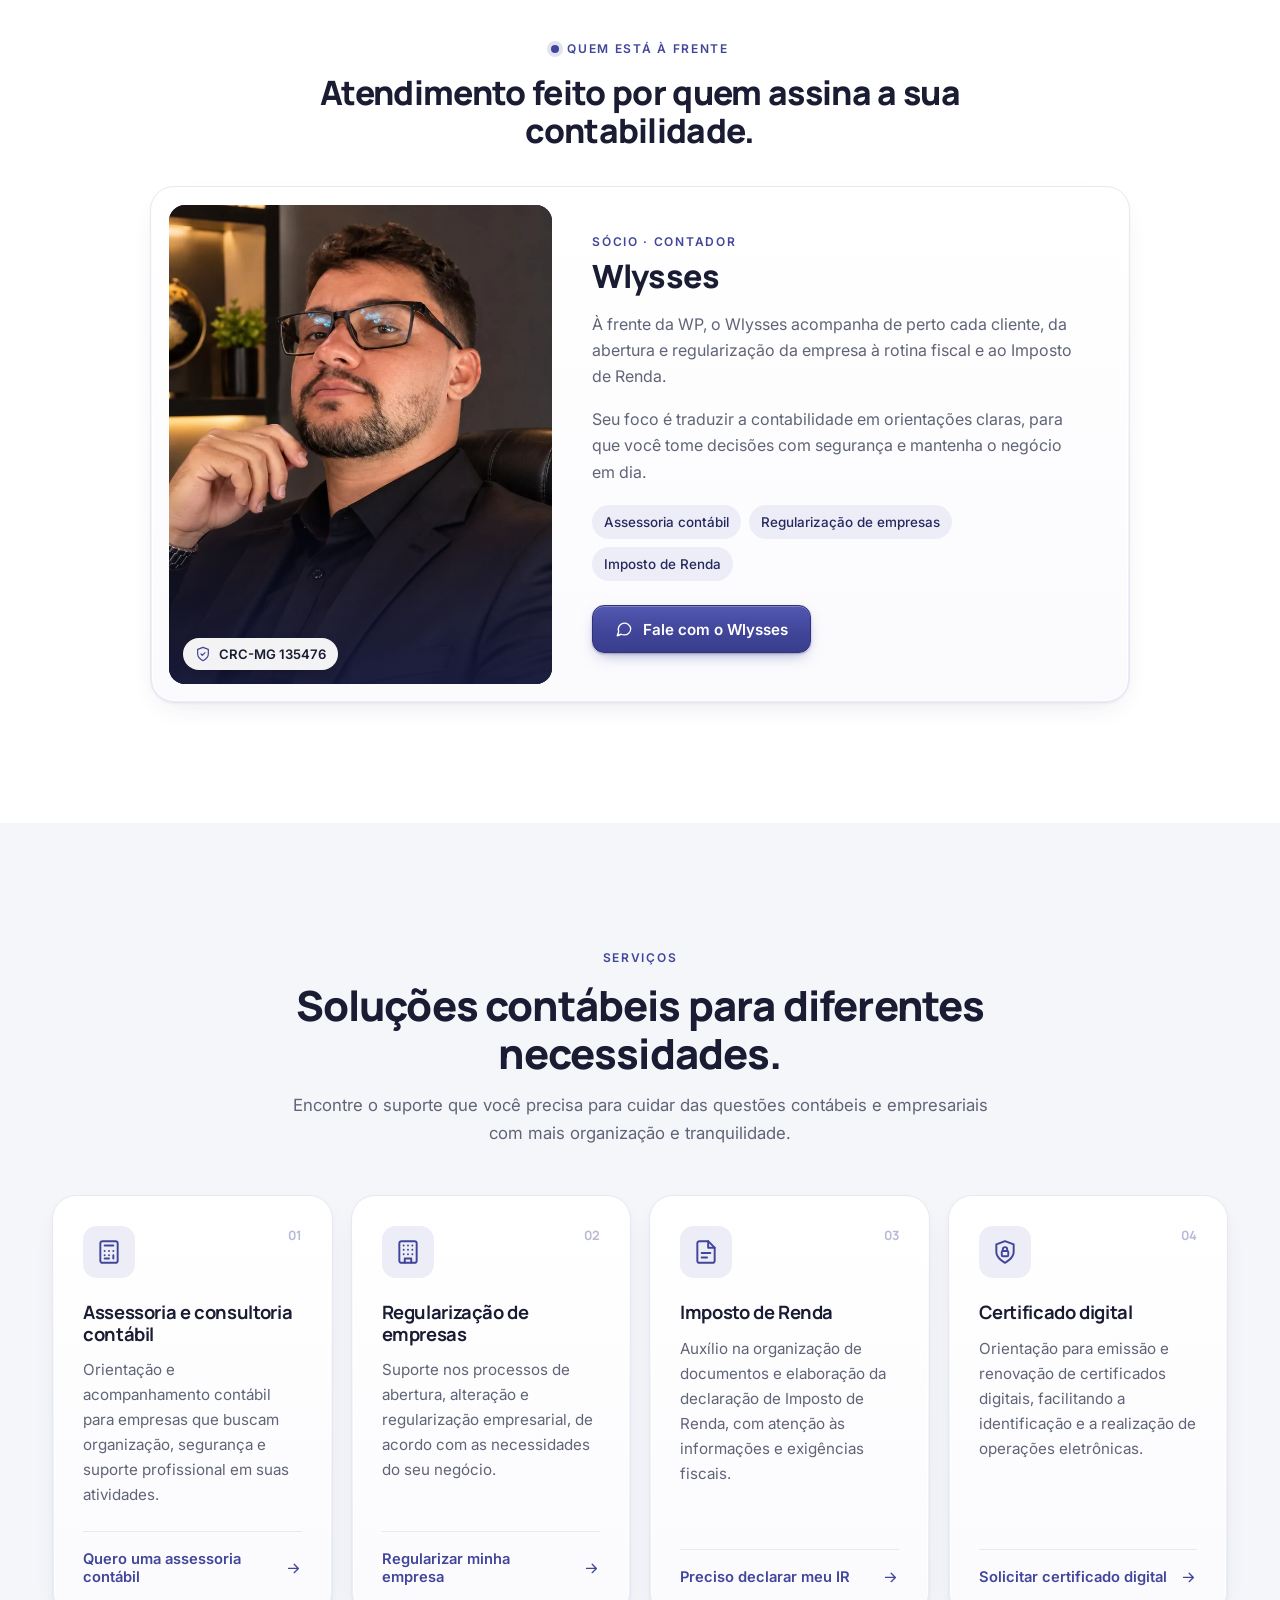
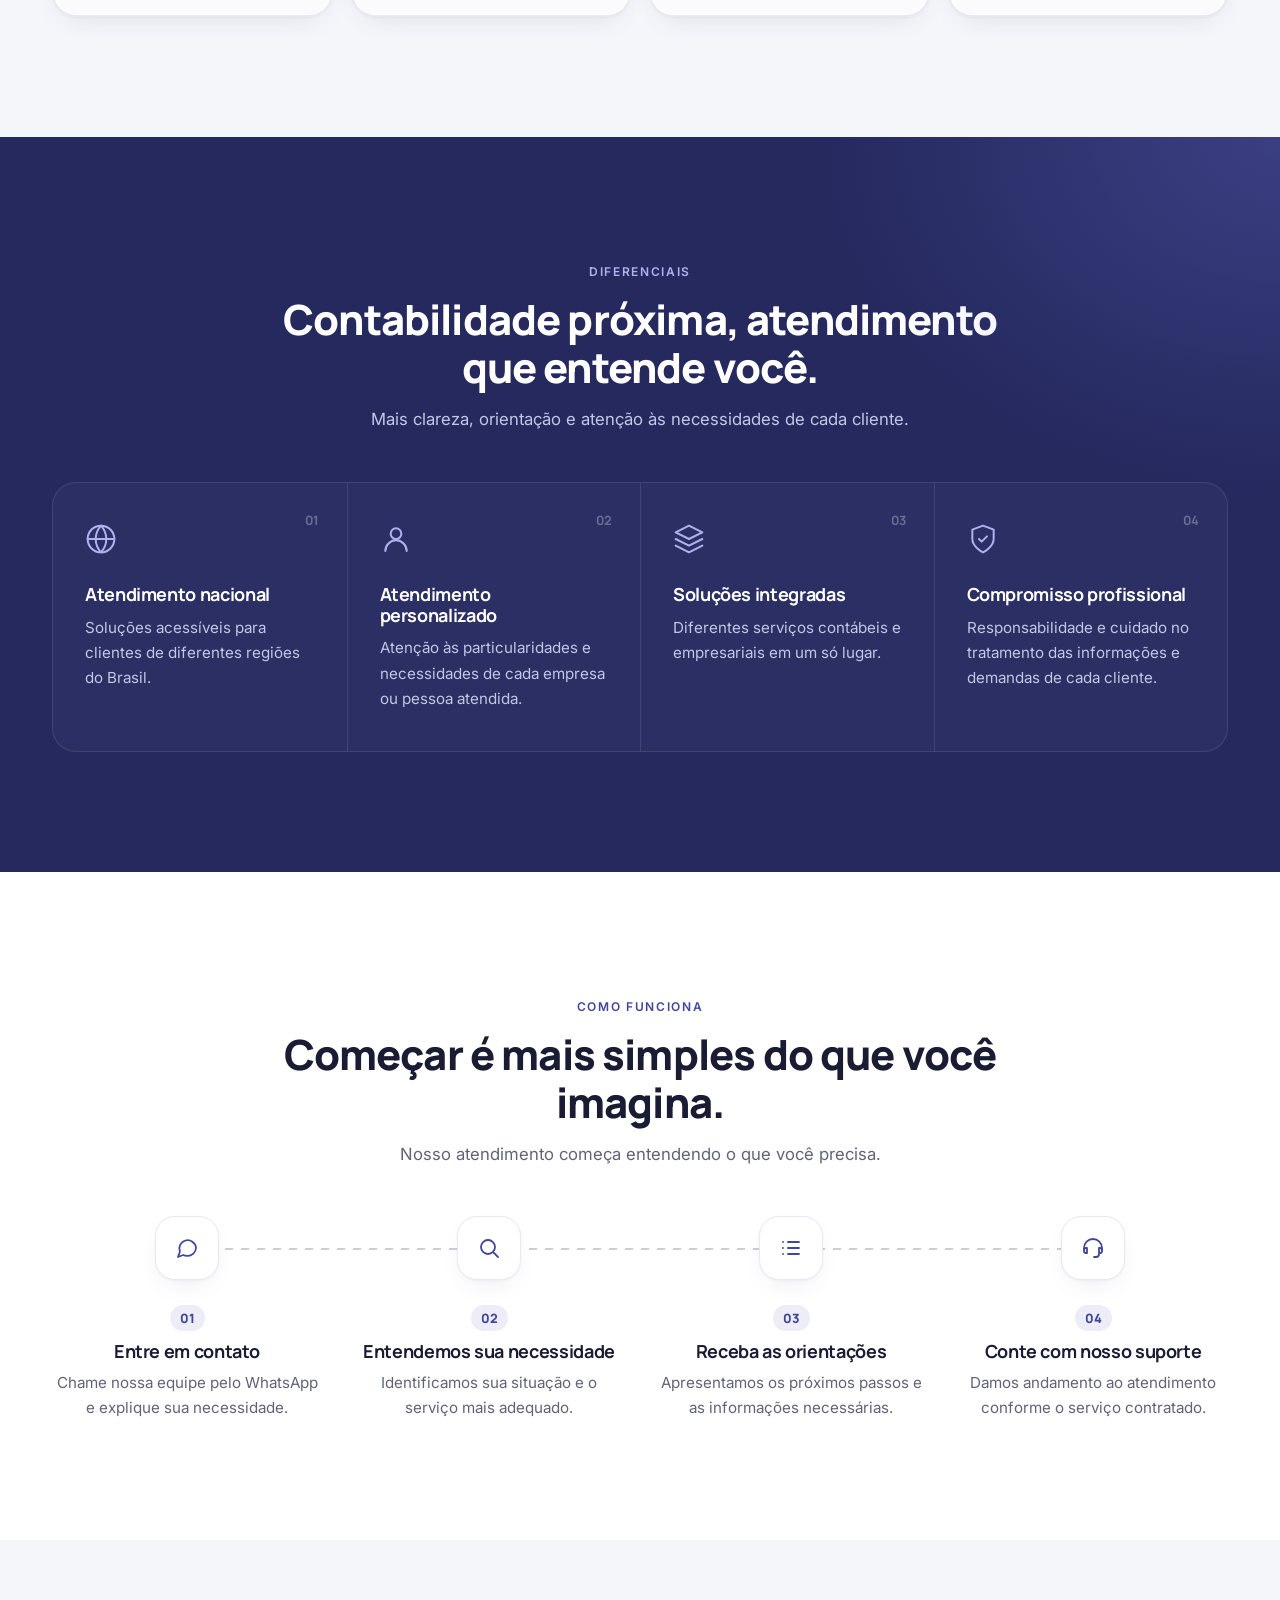
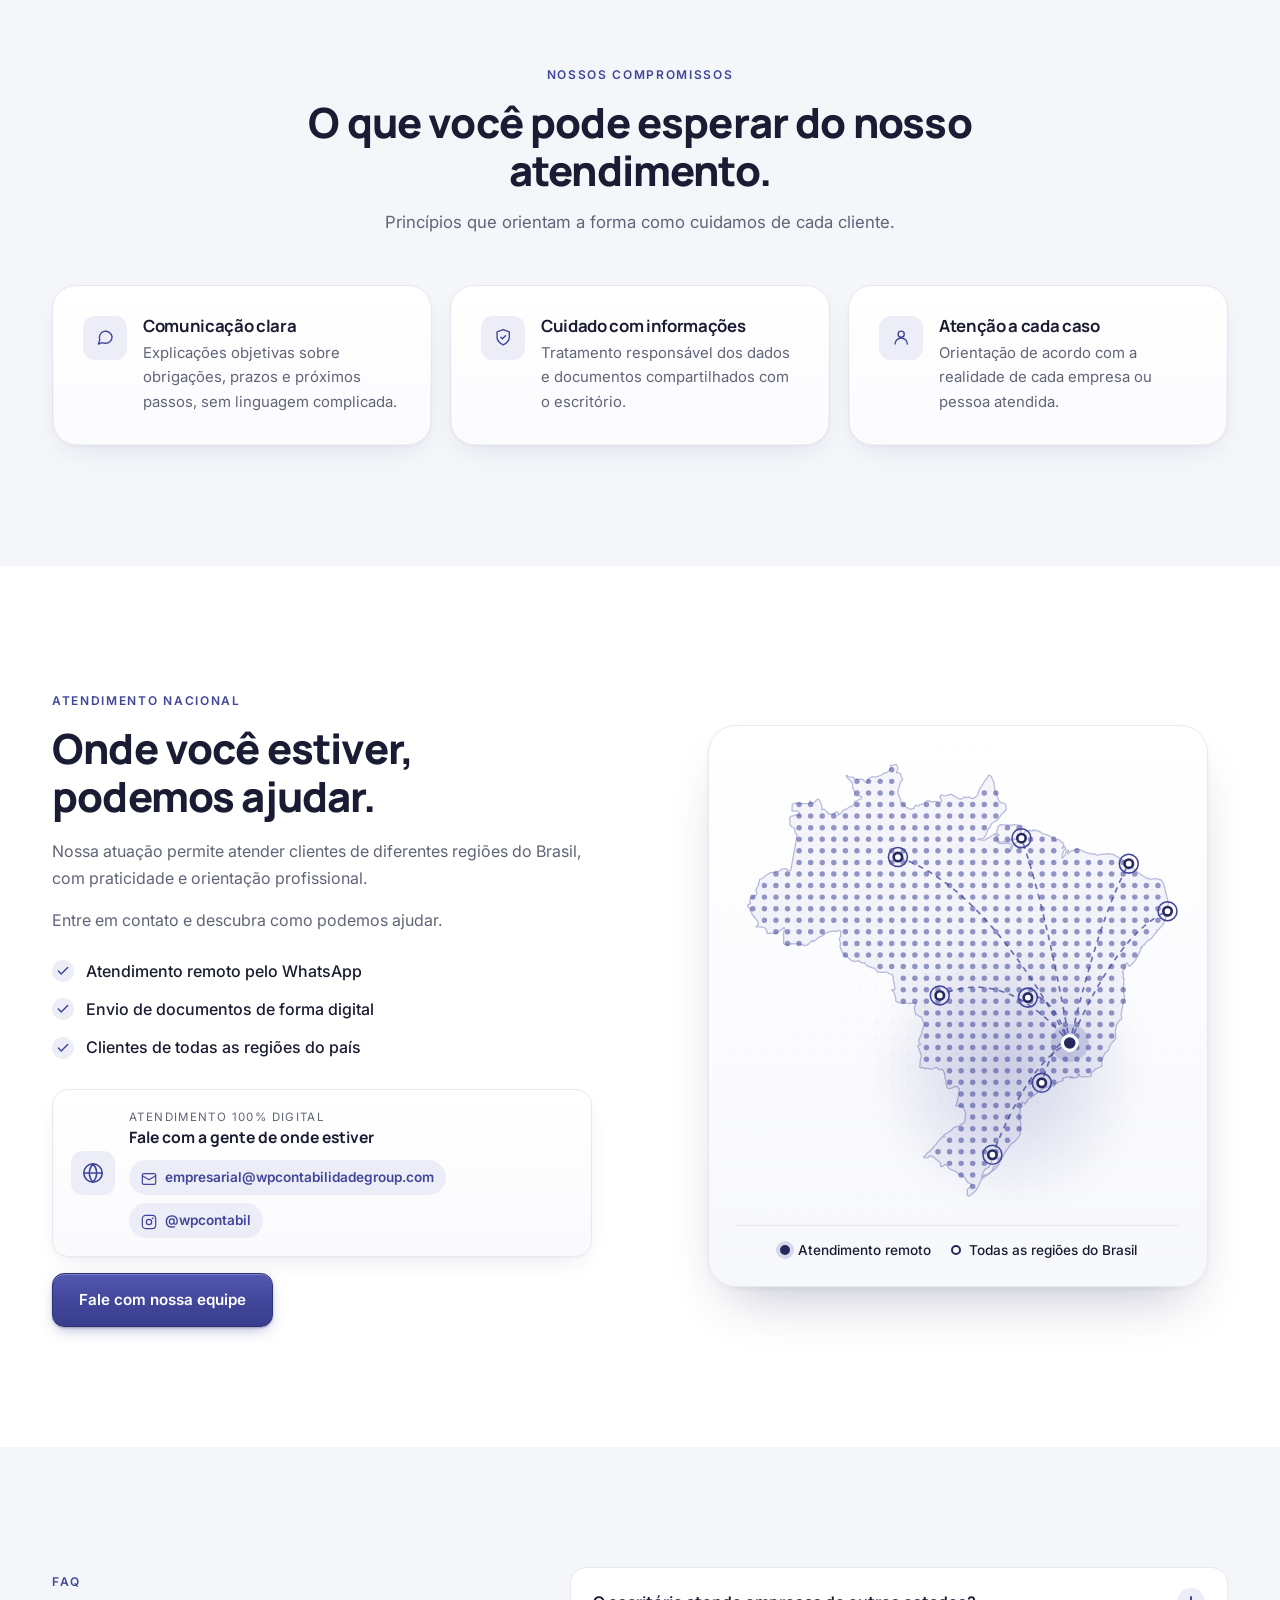
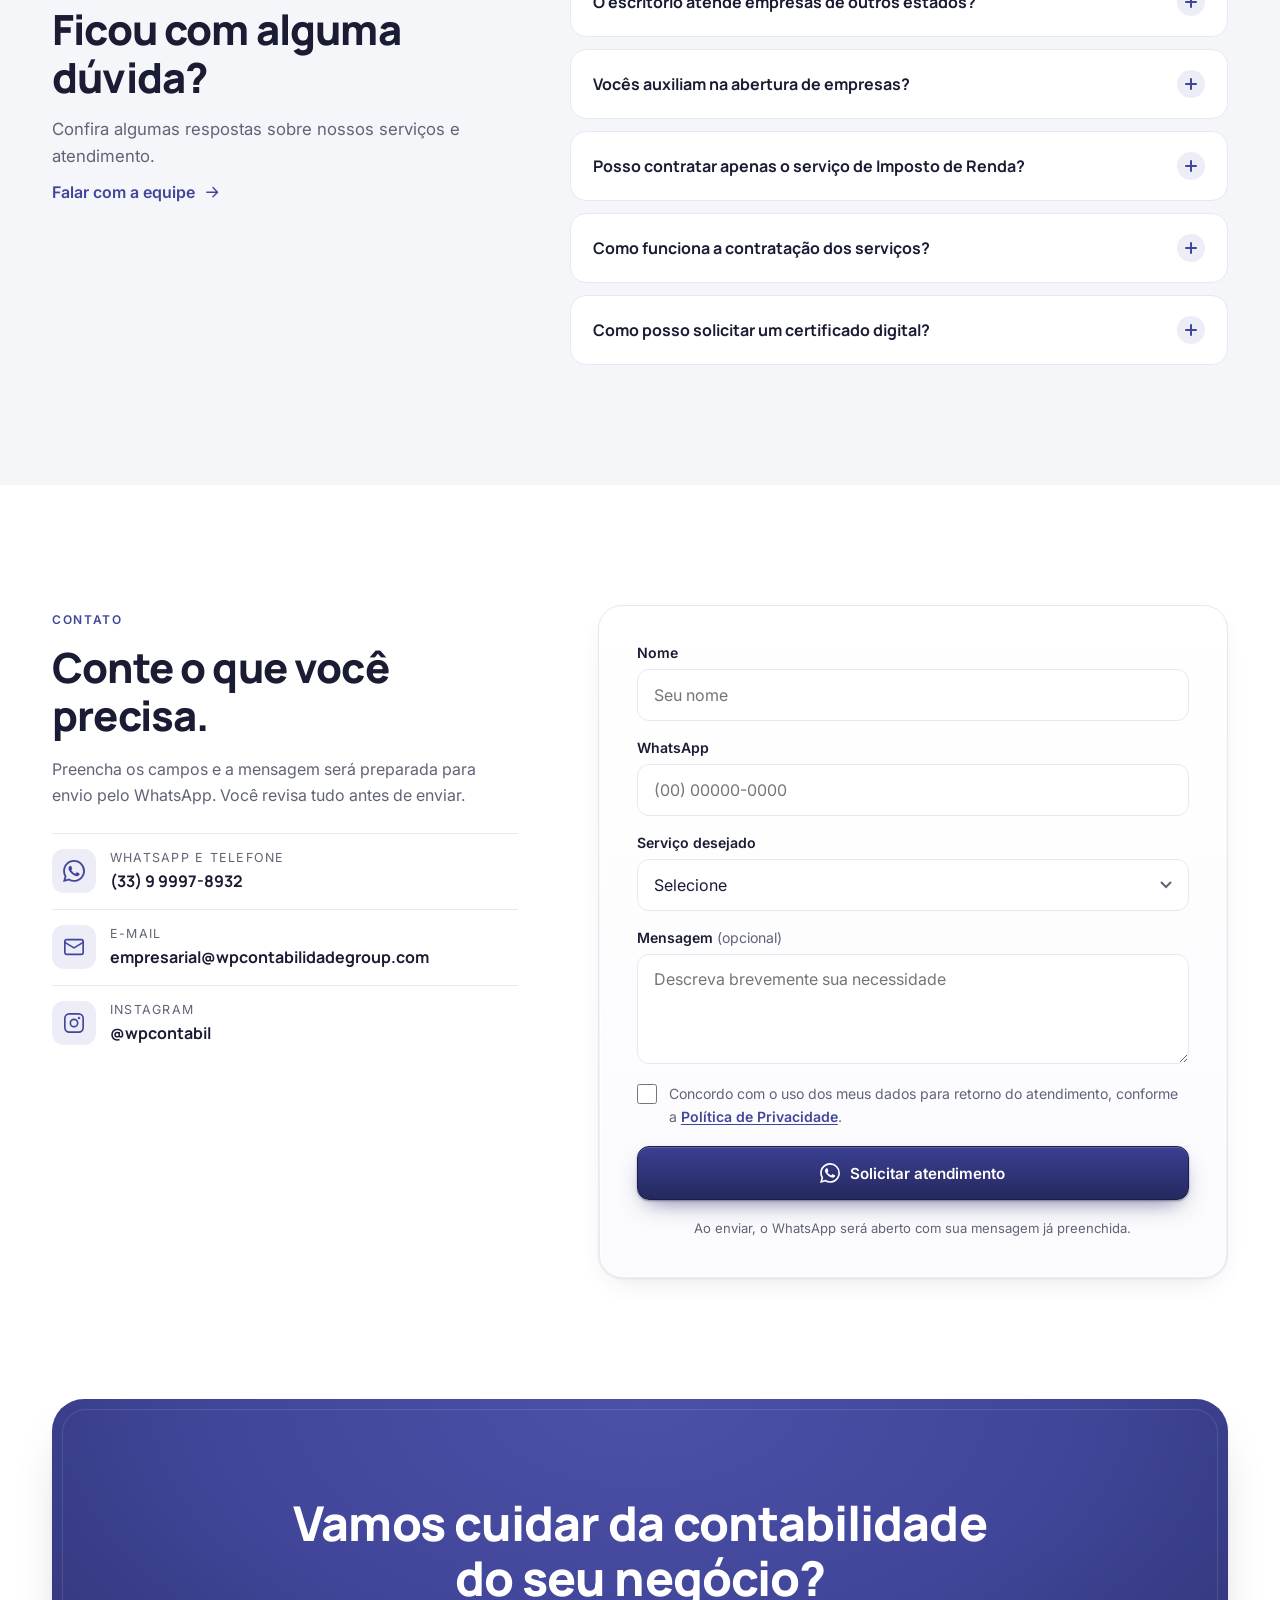
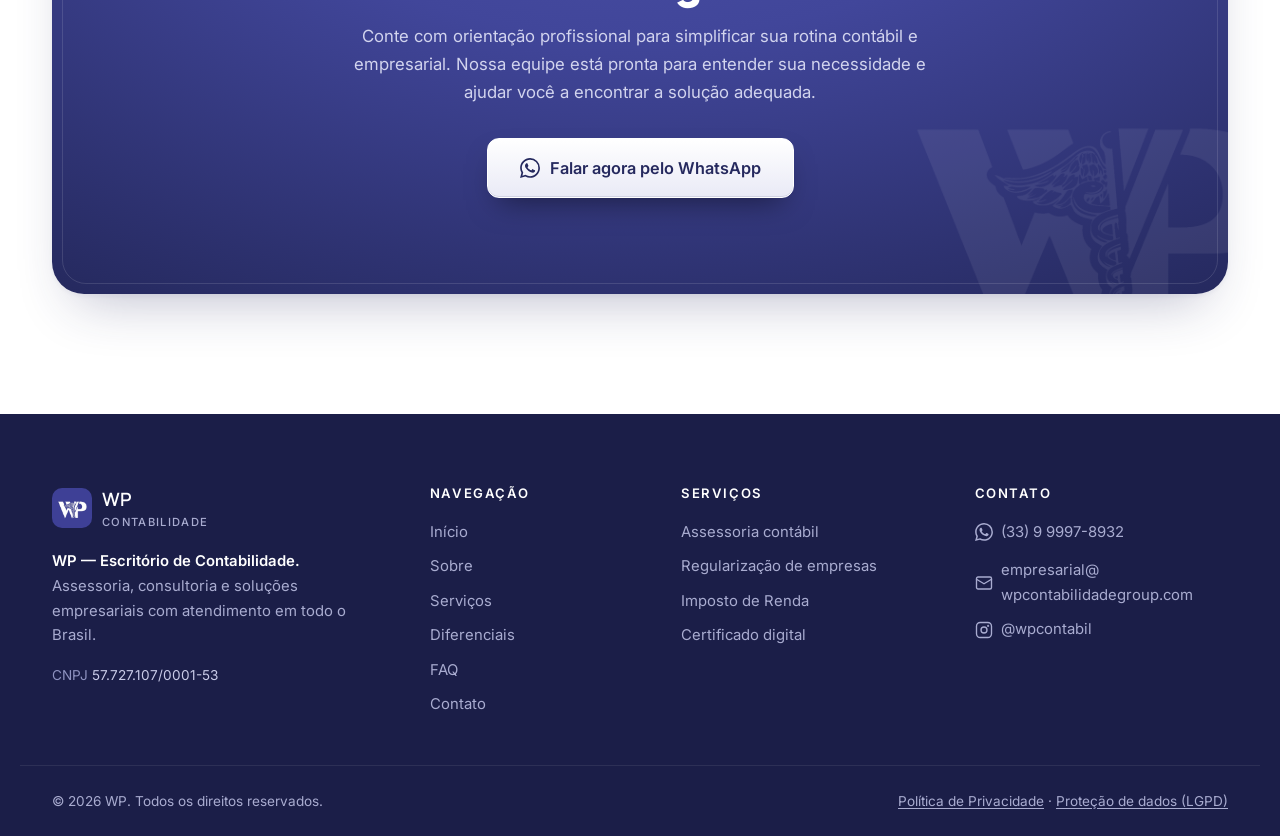
==== commit 7d0731ba: "Troca a foto do Wlysses Co-Authored-By: Claude Opus 5.5 <noreply@anthropic.com>" ====
--- a/index.html
+++ b/index.html
@@ -11,12 +11,25 @@
   <!-- Google Search Console: cole aqui a meta de verificação quando disponível -->
   <!-- <meta name="google-site-verification" content="SEU_CODIGO" /> -->
 
+  <!-- Prévia ao compartilhar o link (WhatsApp, Instagram, Facebook, LinkedIn, X).
+       As URLs precisam ser ABSOLUTAS. Se mudar de domínio, troque "wpcontabilidade.vercel.app" aqui. -->
+  <link rel="canonical" href="https://wpcontabilidade.vercel.app/" />
   <meta property="og:type" content="website" />
   <meta property="og:locale" content="pt_BR" />
+  <meta property="og:site_name" content="WP Contabilidade" />
+  <meta property="og:url" content="https://wpcontabilidade.vercel.app/" />
   <meta property="og:title" content="WP Contabilidade | Assessoria e Consultoria Contábil" />
   <meta property="og:description" content="Assessoria e consultoria contábil, regularização de empresas, Imposto de Renda e certificado digital. Atendimento em todo o Brasil." />
-  <meta property="og:image" content="assets/og.jpg" />
+  <meta property="og:image" content="https://wpcontabilidade.vercel.app/assets/og-share.jpg" />
+  <meta property="og:image:secure_url" content="https://wpcontabilidade.vercel.app/assets/og-share.jpg" />
+  <meta property="og:image:type" content="image/jpeg" />
+  <meta property="og:image:width" content="1200" />
+  <meta property="og:image:height" content="630" />
+  <meta property="og:image:alt" content="WP Contabilidade: sua empresa em boas mãos. Assessoria e consultoria contábil." />
   <meta name="twitter:card" content="summary_large_image" />
+  <meta name="twitter:title" content="WP Contabilidade | Assessoria e Consultoria Contábil" />
+  <meta name="twitter:description" content="Assessoria e consultoria contábil, regularização de empresas, Imposto de Renda e certificado digital. Atendimento em todo o Brasil." />
+  <meta name="twitter:image" content="https://wpcontabilidade.vercel.app/assets/og-share.jpg" />
 
   <link rel="icon" type="image/png" href="assets/favicon.png" />
   <link rel="apple-touch-icon" href="assets/apple-touch-icon.png" />
@@ -140,7 +153,7 @@
           <article class="tex-card partner reveal">
             <div class="tex-card__inner partner__inner">
               <figure class="partner__photo">
-                <img src="assets/wlysses.webp" width="720" height="900" loading="lazy" alt="Wlysses, contador e sócio da WP Contabilidade" />
+                <img src="assets/wlysses.webp?v=2" width="720" height="900" loading="lazy" alt="Wlysses, contador e sócio da WP Contabilidade" />
                 <figcaption class="partner__crc"><svg class="i"><use href="#ic-check-shield"/></svg>CRC-MG 135476</figcaption>
               </figure>
               <div class="partner__body">
